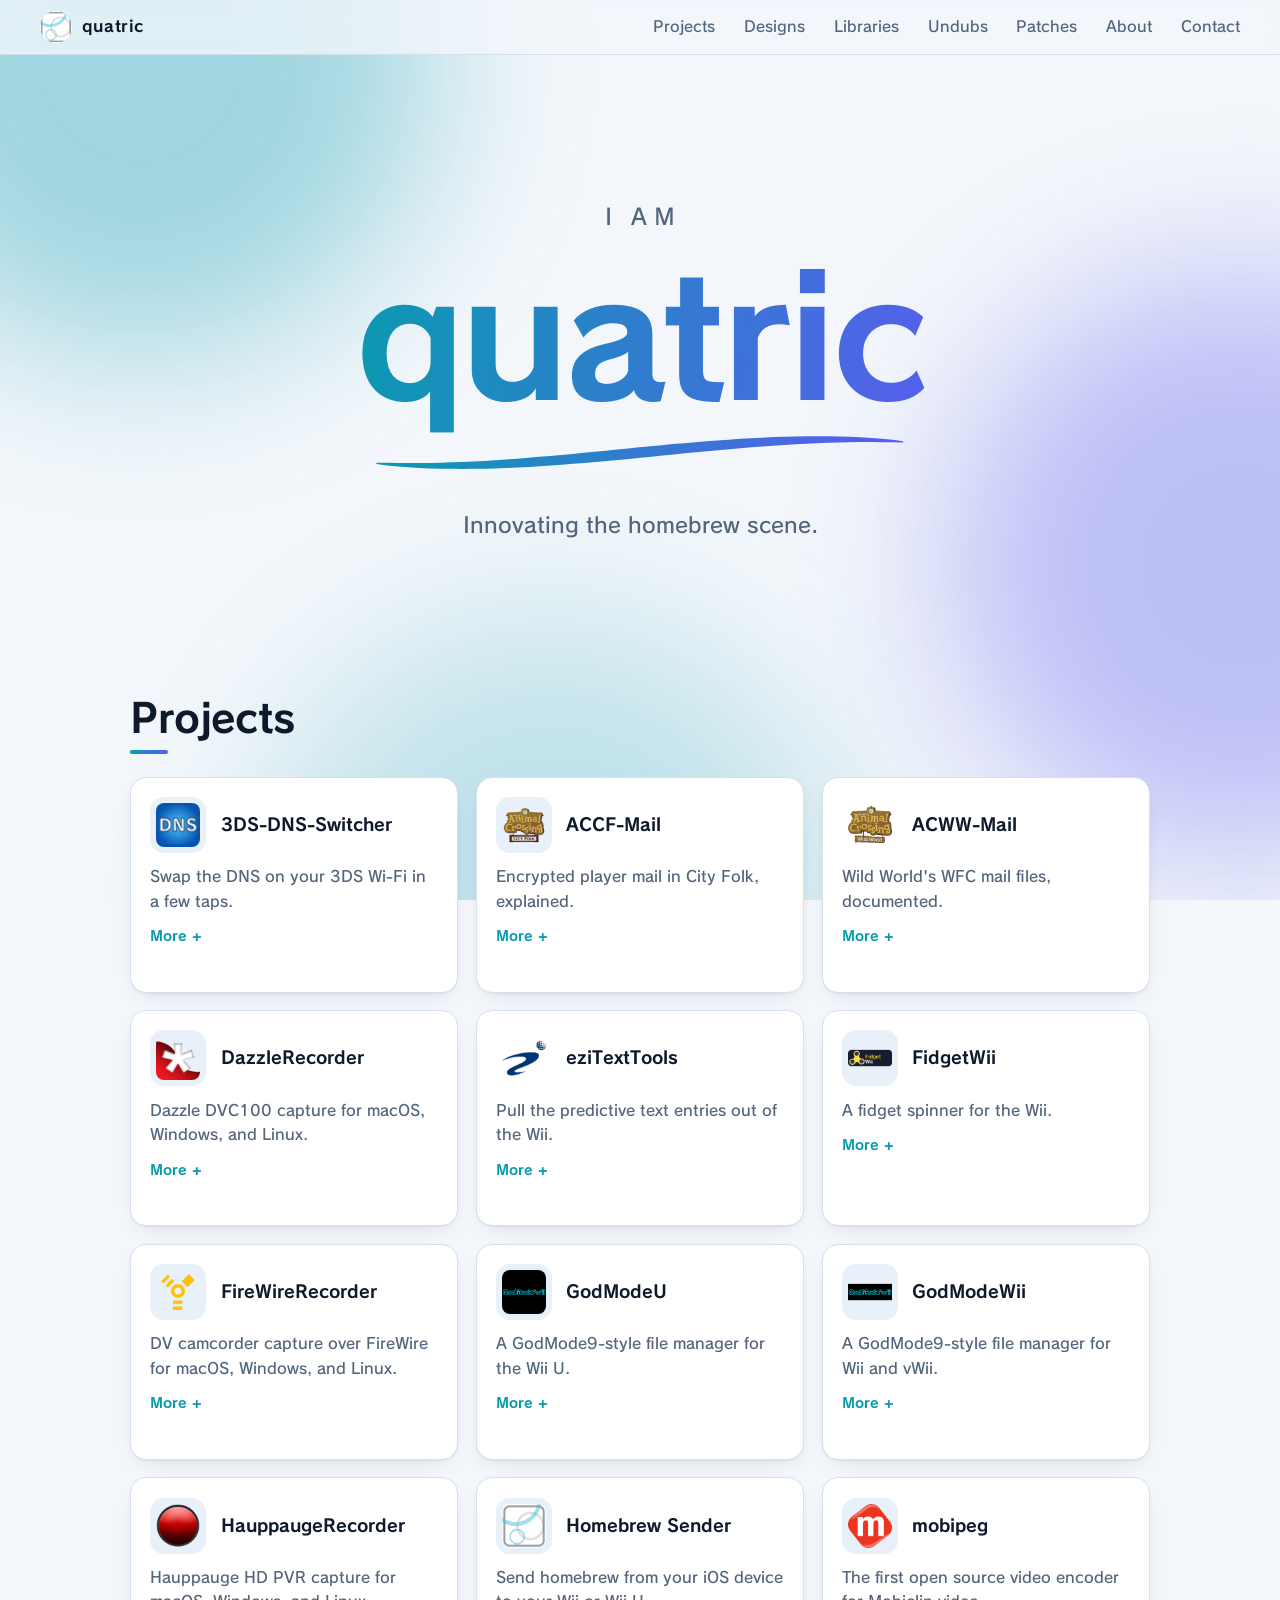
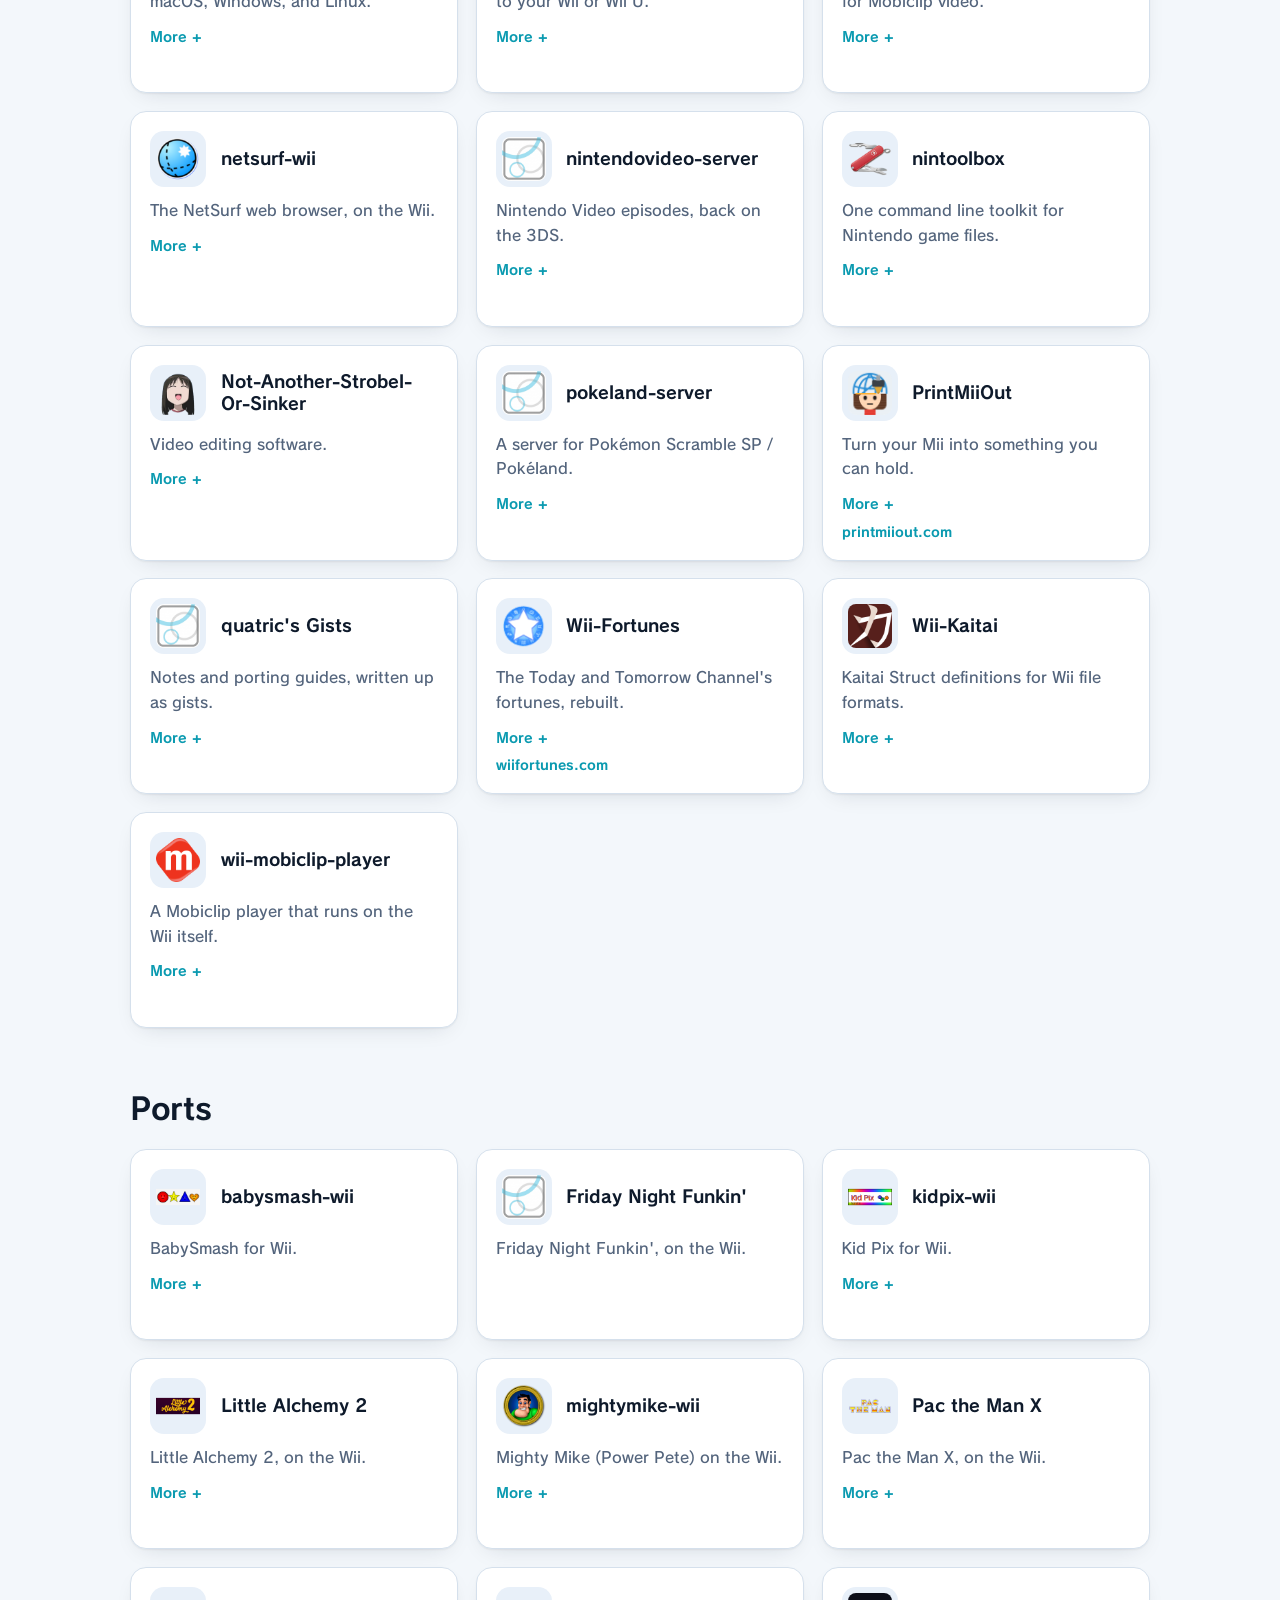
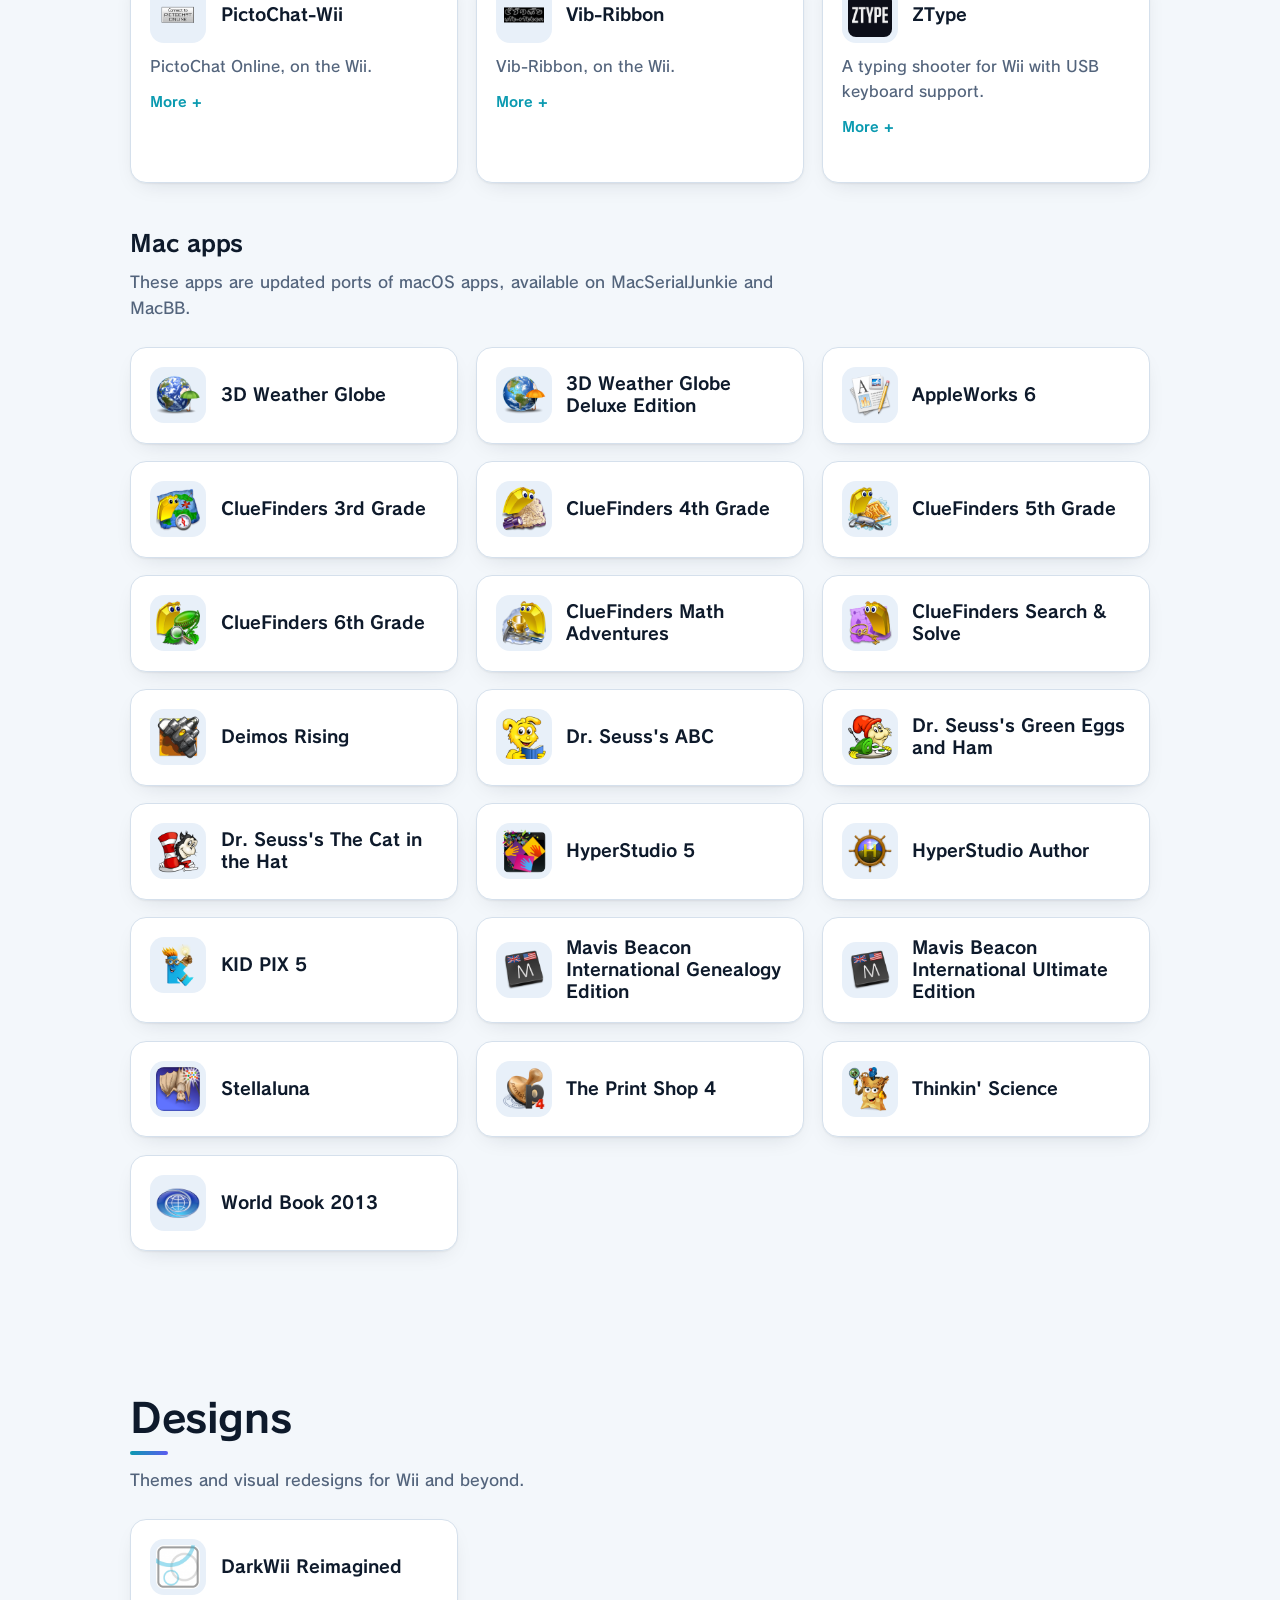
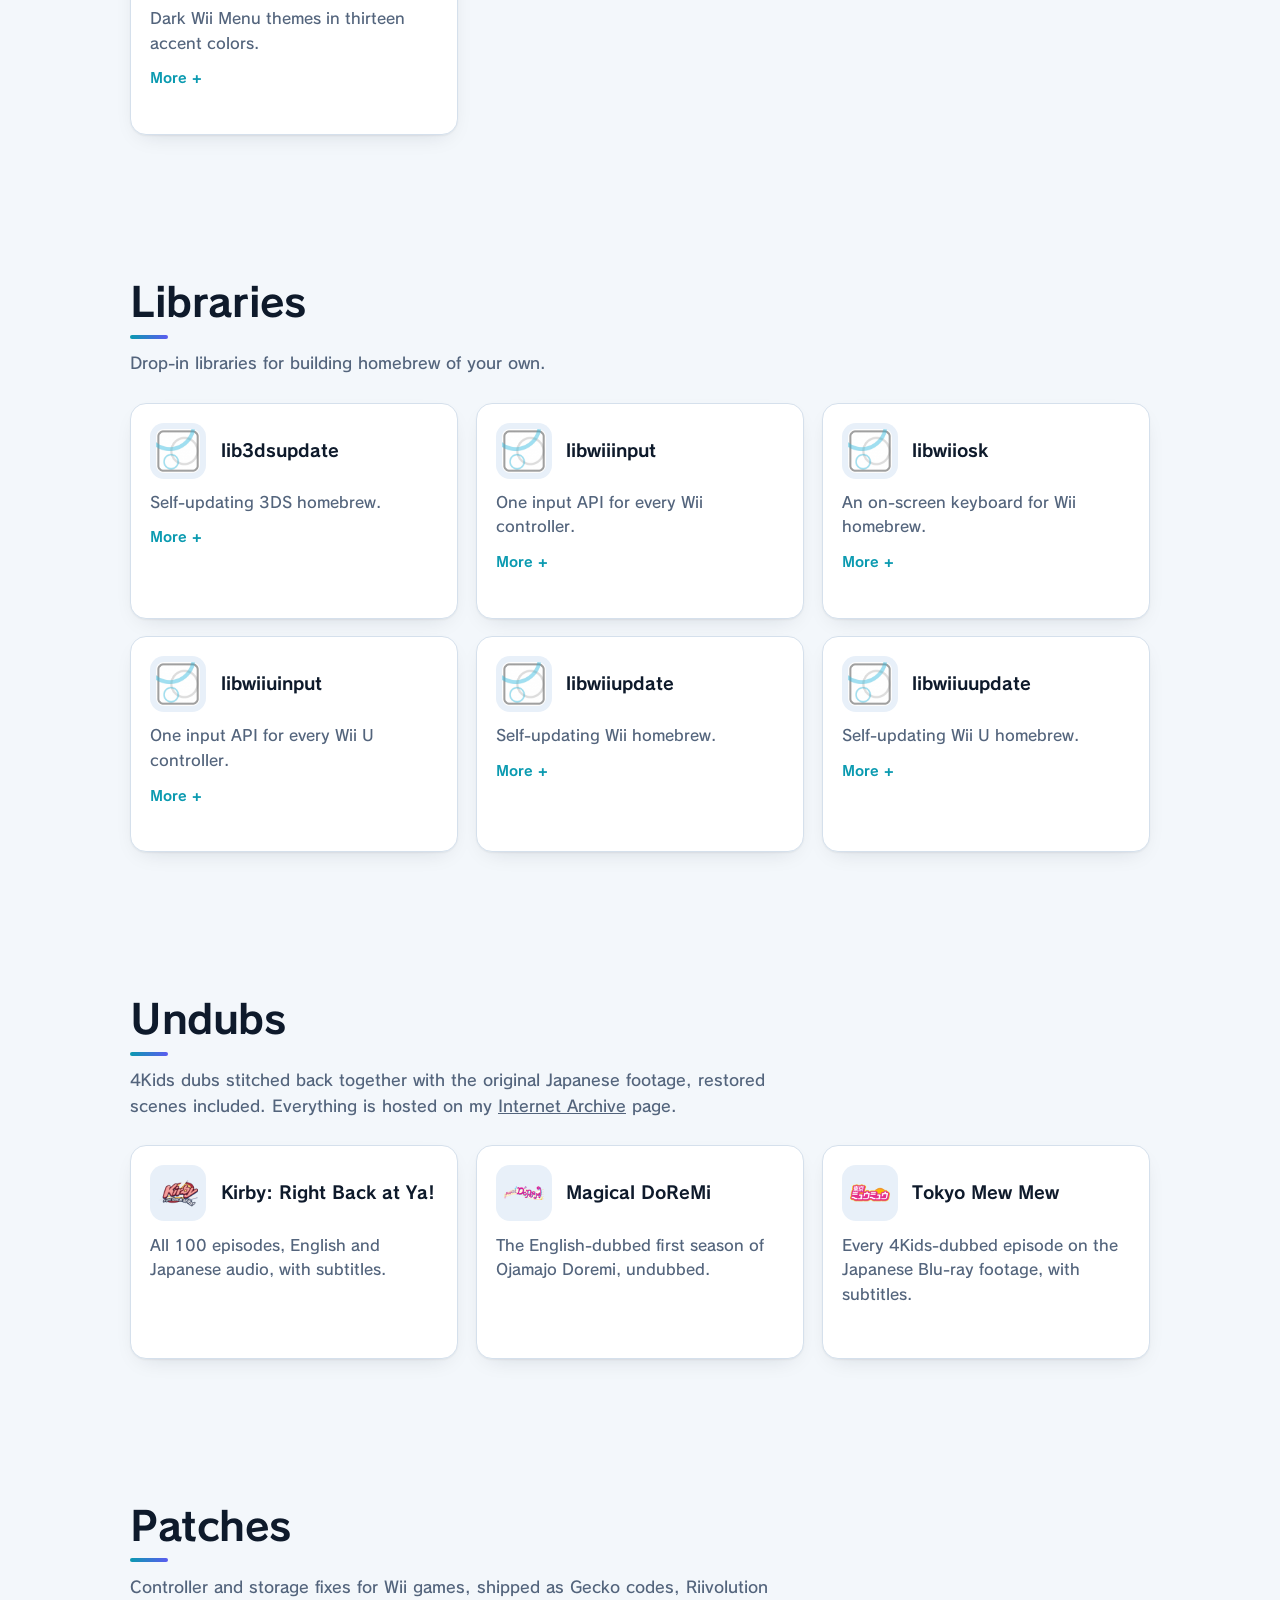
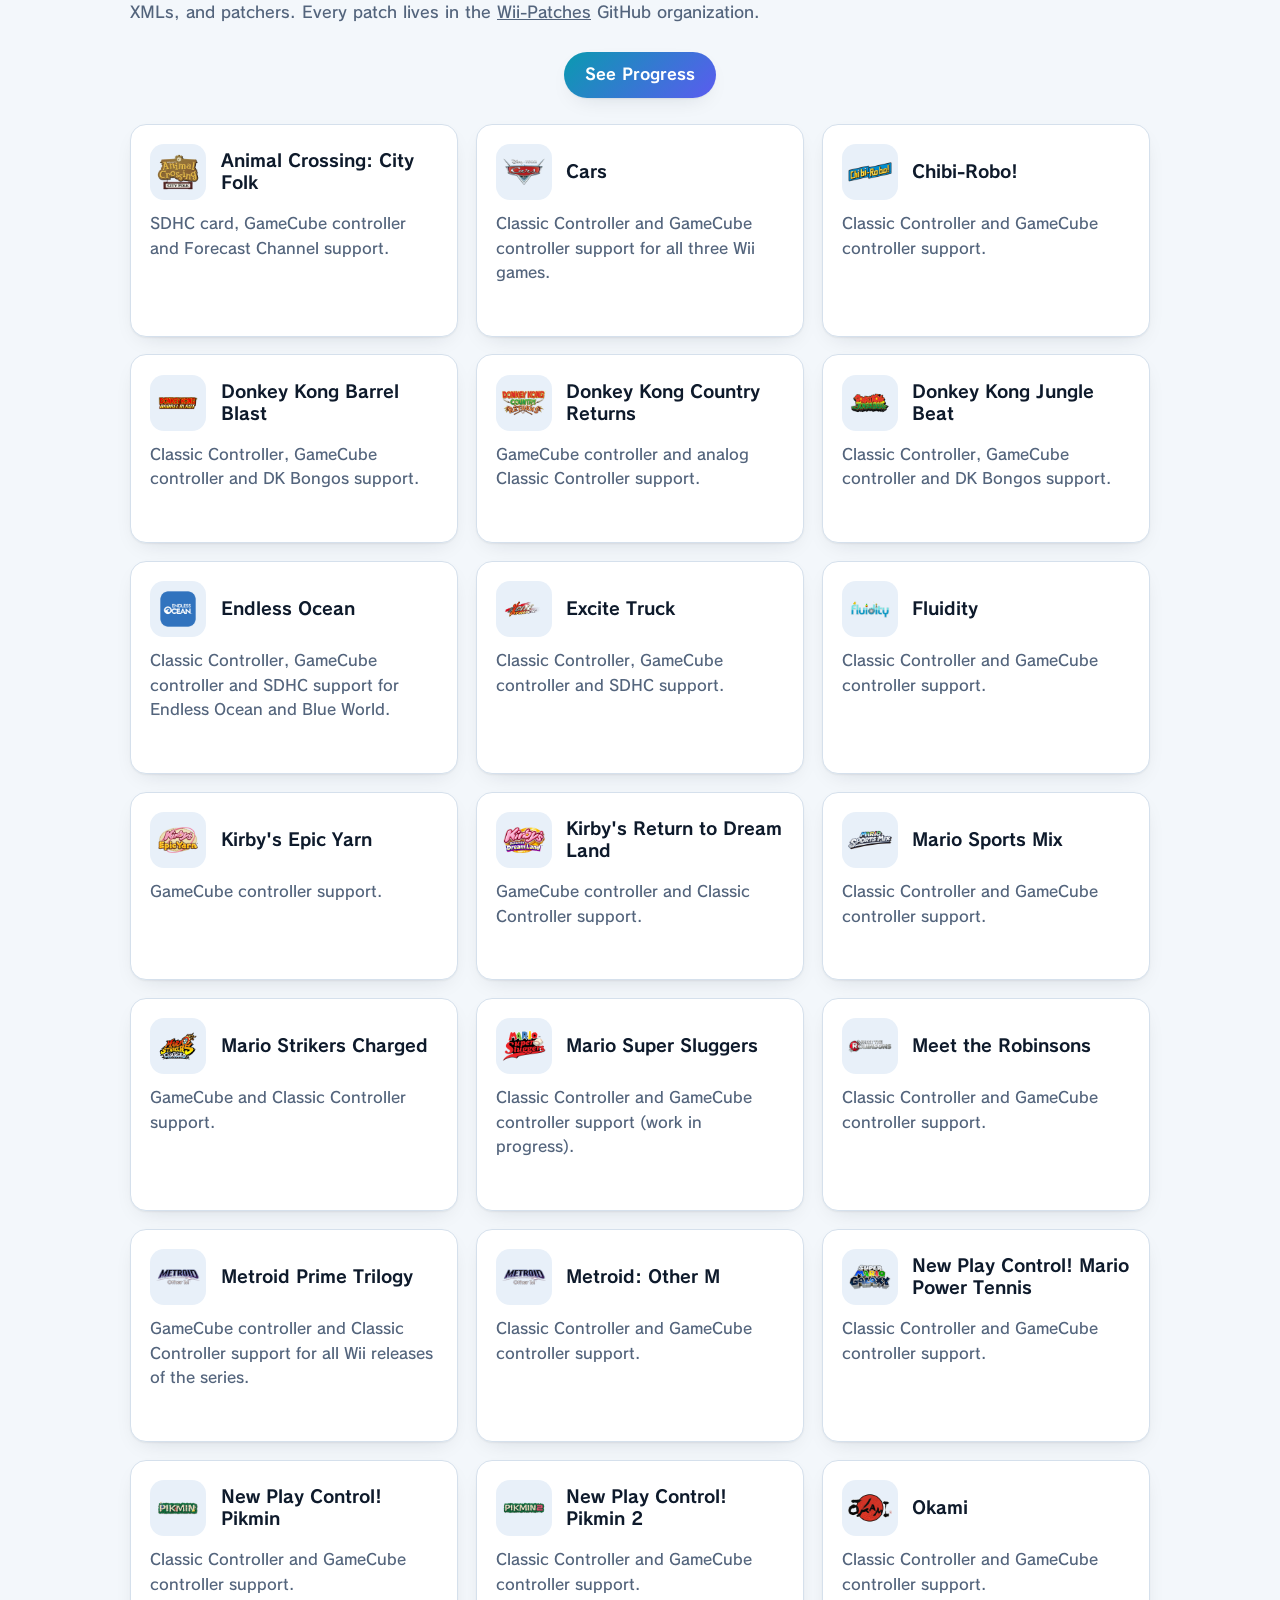
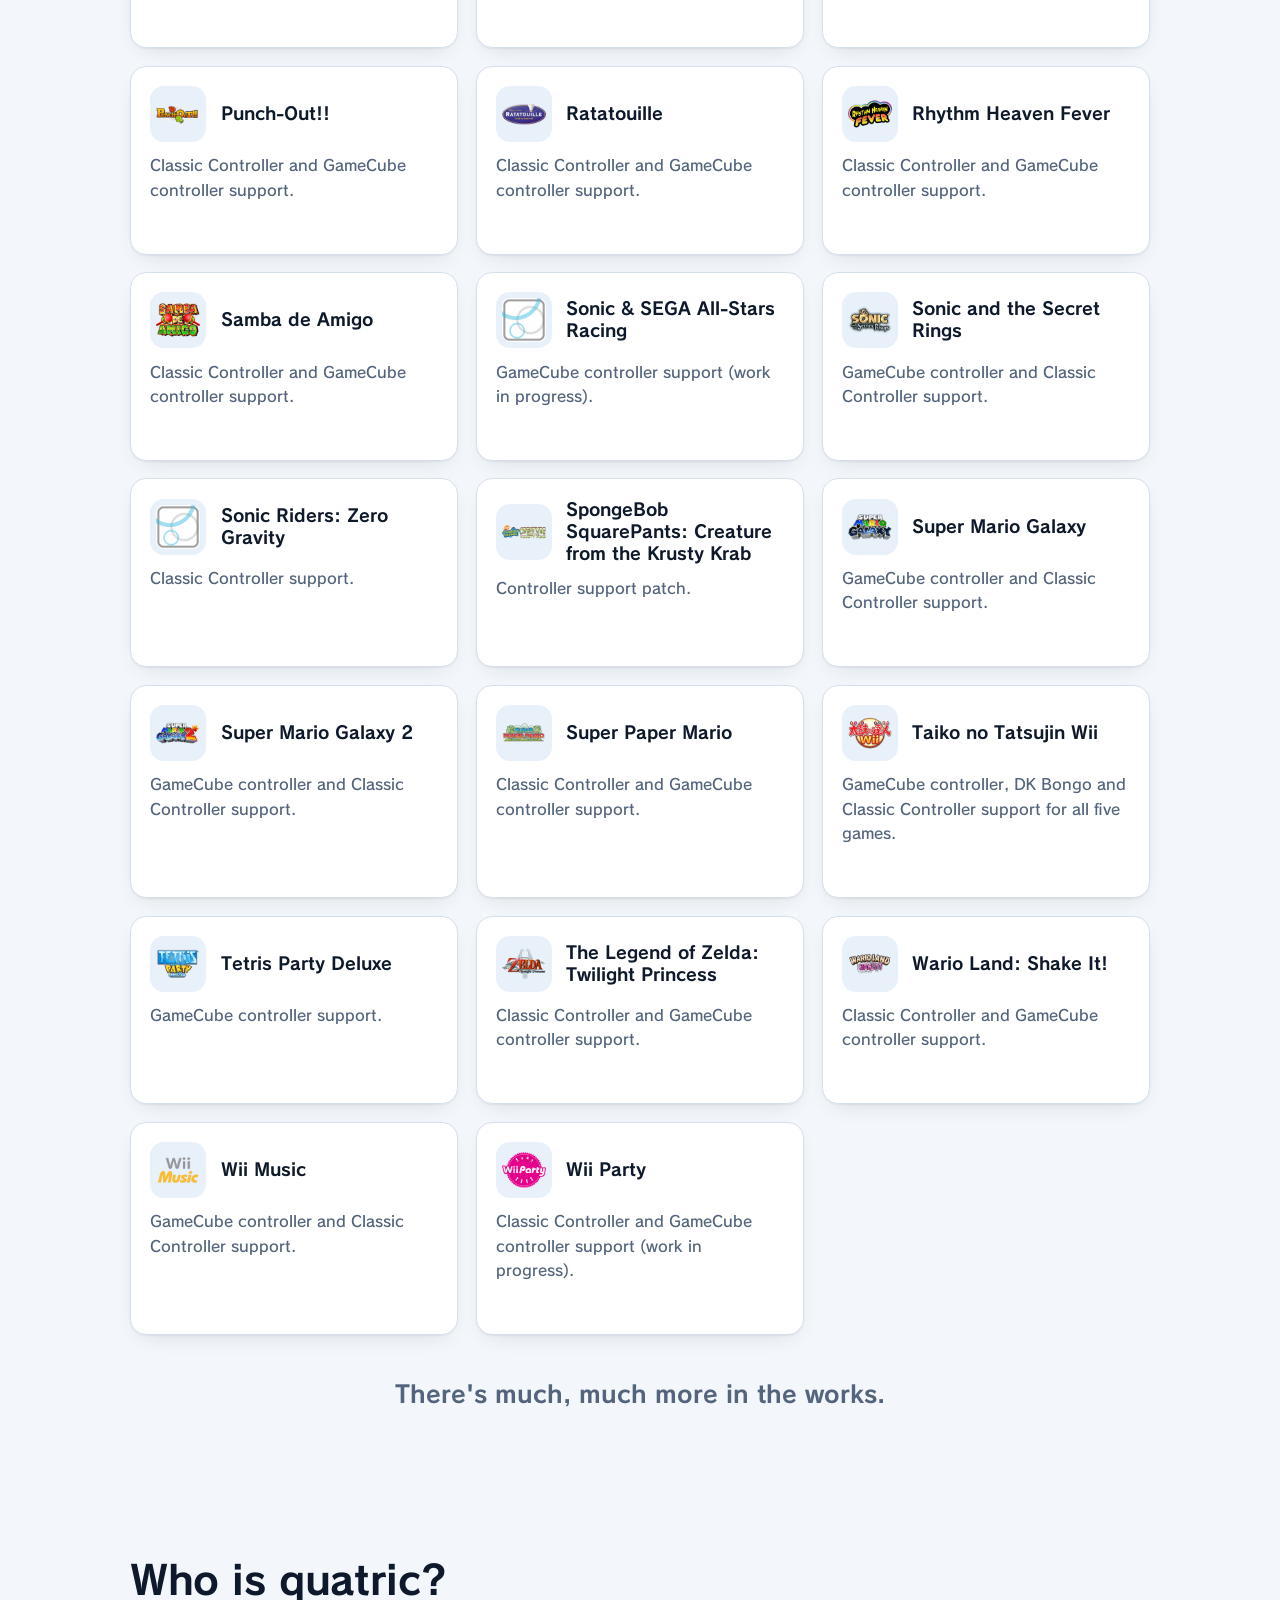
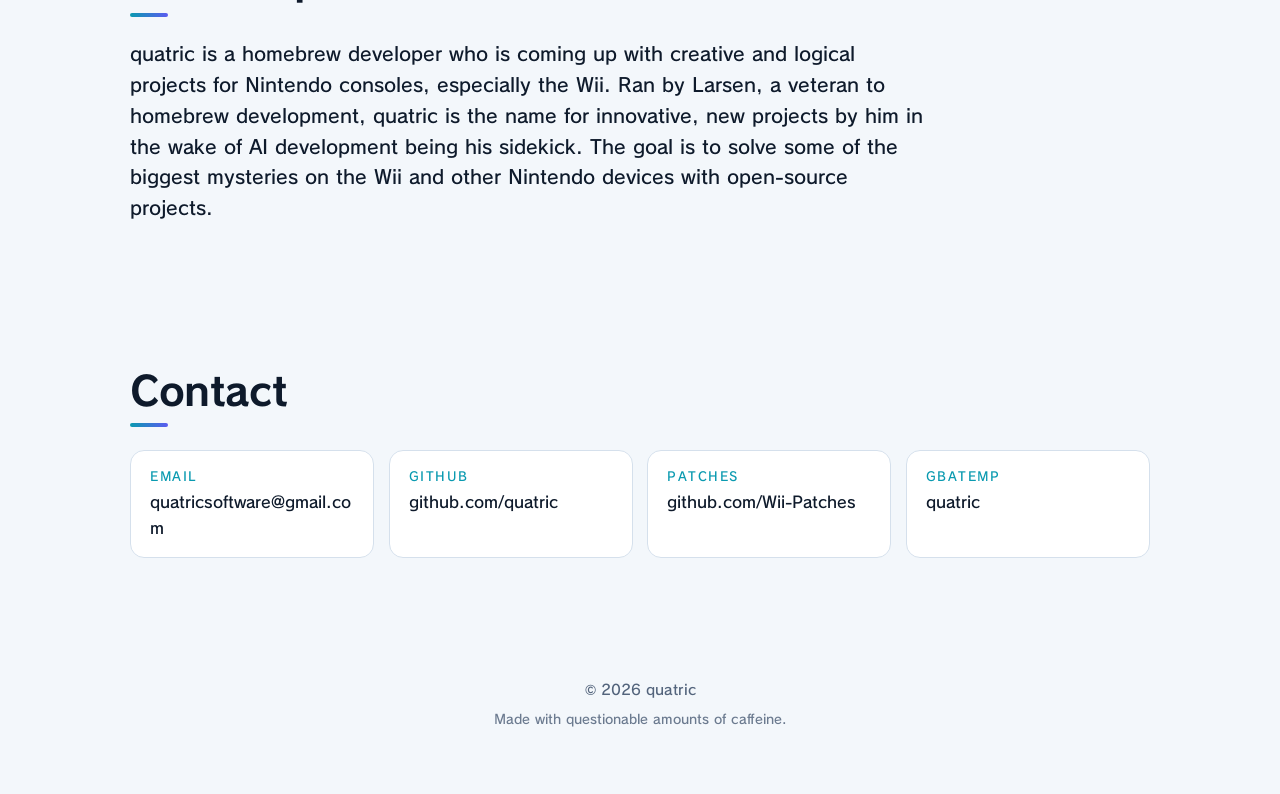
==== index.html @ 5b7ff5e2 "Add Designs section with DarkWii Reimagined" ====
<!doctype html>
<html lang="en">
<head>
<meta charset="utf-8">
<meta name="viewport" content="width=device-width, initial-scale=1">
<title>quatric software | Homebrew Developer</title>
<meta name="description" content="quatric software makes open-source homebrew for Nintendo consoles, especially the Wii: mobipeg, nintoolbox, controller and SDHC patches, and tools that solve old console mysteries.">
<meta name="author" content="quatric">
<meta name="keywords" content="quatric software, quatric, quatricsoftware, Wii homebrew, Nintendo homebrew, mobipeg, nintoolbox">
<meta name="theme-color" content="#f4f8fc" media="(prefers-color-scheme: light)">
<meta name="theme-color" content="#0a1220" media="(prefers-color-scheme: dark)">
<meta name="color-scheme" content="light dark">
<link rel="canonical" href="https://quatricsoftware.com/">
<link rel="icon" type="image/png" href="/img/quatric.png">
<link rel="apple-touch-icon" href="/img/quatric.png">
<meta property="og:type" content="website">
<meta property="og:site_name" content="quatric">
<meta property="og:title" content="quatric software | Homebrew Developer">
<meta property="og:description" content="Open-source homebrew projects and game patches for the Wii and other Nintendo consoles.">
<meta property="og:url" content="https://quatricsoftware.com/">
<meta property="og:image" content="https://quatricsoftware.com/img/quatric.png">
<meta name="twitter:card" content="summary">
<meta name="twitter:title" content="quatric software | Homebrew Developer">
<meta name="twitter:description" content="Open-source homebrew projects and game patches for the Wii and other Nintendo consoles.">
<meta name="twitter:image" content="https://quatricsoftware.com/img/quatric.png">
<link rel="preload" href="/css/RodinNTLGPro-B-Extended.woff2" as="font" type="font/woff2" crossorigin>
<link rel="stylesheet" href="/css/style.css?v=b4e0bb03">
<script type="application/ld+json">
{"@context":"https://schema.org","@graph":[
{"@type":"WebSite","name":"quatric","url":"https://quatricsoftware.com/"},
{"@type":"Person","name":"quatric","url":"https://quatricsoftware.com/","email":"mailto:quatricsoftware@gmail.com","jobTitle":"Homebrew developer","sameAs":["https://github.com/quatric","https://github.com/Wii-Patches"]}
]}
</script>
</head>
<body>
<a class="skip" href="#projects">Skip to projects</a>
<div class="blobs" aria-hidden="true"><i></i><i></i><i></i></div>

<header class="top">
  <a class="brand" href="#top"><img src="/img/quatric.png" alt="" width="32" height="32">quatric</a>
  <nav aria-label="Main">
    <a href="#projects">Projects</a>
    <a href="#designs">Designs</a>
    <a href="#libraries">Libraries</a>
    <a href="#undubs">Undubs</a>
    <a href="#patches">Patches</a>
    <a href="#about">About</a>
    <a href="#contact">Contact</a>
  </nav>
</header>

<main id="top">
  <section class="hero">
    <p class="iam">I am</p>
    <h1><span class="word"><span class="word-text">quatric</span><svg class="sketch" viewBox="0 -880 3387 1000" aria-hidden="true"><defs><linearGradient id="ink" gradientUnits="userSpaceOnUse" x1="0" x2="3726"><stop offset="0"/><stop offset="1"/></linearGradient><mask id="pen" maskUnits="userSpaceOnUse" x="-100" y="-1000" width="3587" height="1300"><path pathLength="1" style="--d:0.35s;--t:0.40s" d="M470 -440C430 -500 380 -512 315 -512C190 -512 116 -410 116 -277C116 -140 195 -44 315 -44C420 -44 480 -110 500 -260L536 -545V-60L518 20V150"/><path pathLength="1" style="--d:0.85s;--t:0.31s" d="M767 -540V-200C767 -100 840 -48 920 -48C1030 -48 1136 -110 1136 -230V-540V-60"/><path pathLength="1" style="--d:1.26s;--t:0.16s" d="M1335 -430C1390 -495 1460 -512 1530 -512C1640 -512 1694 -470 1694 -390V-160C1694 -80 1730 -48 1785 -50"/><path pathLength="1" style="--d:1.48s;--t:0.16s" d="M1694 -320C1600 -300 1520 -295 1460 -280C1390 -262 1358 -215 1358 -150C1358 -80 1410 -42 1475 -42C1560 -42 1640 -80 1694 -150"/><path pathLength="1" style="--d:1.74s;--t:0.14s" d="M1999 -710V-170C1999 -70 2050 -47 2130 -47H2150"/><path pathLength="1" style="--d:1.94s;--t:0.12s" d="M1880 -500H2150"/><path pathLength="1" style="--d:2.16s;--t:0.20s" d="M2323 -540V-60L2323 -380C2360 -470 2440 -506 2550 -506"/><path pathLength="1" style="--d:2.46s;--t:0.12s" d="M2718 -540V-60"/><path pathLength="1" style="--d:2.64s;--t:0.12s" d="M2690 -708H2746"/><path pathLength="1" style="--d:2.86s;--t:0.21s" d="M3350 -440C3300 -490 3240 -510 3175 -510C3040 -510 2946 -420 2946 -278C2946 -130 3045 -45 3170 -45C3250 -45 3320 -75 3360 -125"/></mask></defs><path mask="url(#pen)" d="M588 193V-555H484L462 -495C436 -535 378 -567 294 -567C158 -567 44 -467 44 -277C44 -88 153 12 300 12C367 12 422 -13 447 -52V193ZM450 -225C450 -153 395 -100 328 -100C247 -100 188 -157 188 -275C188 -394 246 -454 327 -454C386 -454 429 -420 450 -371ZM1207 0V-555H1065V-198C1047 -139 995 -108 938 -108C880 -108 838 -145 838 -211V-555H696V-178C696 -66 780 12 900 12C980 12 1049 -15 1077 -70V0ZM1846 -109C1836 -107 1826 -106 1817 -106C1787 -106 1768 -120 1768 -154V-391C1768 -512 1689 -567 1535 -567C1431 -567 1350 -533 1300 -474L1358 -372C1391 -421 1473 -457 1524 -457C1590 -457 1619 -444 1619 -401C1619 -370 1557 -349 1482 -333C1355 -304 1289 -248 1289 -142C1289 -140 1289 -139 1289 -137C1291 -44 1349 12 1462 12C1545 12 1625 -10 1659 -59C1668 -12 1717 12 1773 12C1788 12 1803 11 1818 7ZM1624 -174C1611 -124 1546 -96 1498 -96C1452 -96 1428 -115 1427 -151C1427 -153 1427 -155 1427 -157C1427 -208 1462 -228 1517 -242C1566 -255 1605 -269 1624 -288ZM2196 -106C2083 -106 2070 -110 2070 -186V-444H2165V-555H2070V-729H1934V-555H1849V-444H1928V-156C1928 -24 1991 12 2168 12ZM2584 -445 2561 -567C2463 -565 2413 -546 2376 -498V-555H2252V0H2394V-370C2418 -439 2484 -464 2584 -445ZM2792 -636V-780H2644V-636ZM2790 0V-555H2647V0ZM3383 -72 3336 -176C3303 -128 3241 -102 3186 -102C3100 -102 3018 -158 3018 -278C3018 -398 3104 -452 3183 -452C3240 -452 3294 -430 3328 -382L3376 -494C3324 -542 3259 -567 3164 -567C2998 -567 2874 -459 2874 -278C2874 -86 3010 12 3164 12C3268 12 3330 -16 3383 -72Z"/></svg></span></h1>
    <svg class="swash" viewBox="0 0 400 44" aria-hidden="true"><defs><linearGradient id="swash-ink" x1="0" x2="1"><stop offset="0"/><stop offset="1"/></linearGradient><mask id="swash-pen" maskUnits="userSpaceOnUse" x="-10" y="-10" width="420" height="64"><path pathLength="1" d="M4 30 C130 40, 270 4, 396 14"/></mask></defs><path mask="url(#swash-pen)" d="M4.0 30.5 11.8 31.6 19.8 32.3 27.7 32.9 35.7 33.4 43.8 33.8 51.9 34.0 60.0 34.1 68.1 34.2 76.3 34.1 84.4 34.0 92.6 33.8 100.9 33.5 109.1 33.1 117.4 32.7 125.6 32.2 133.9 31.6 142.2 31.0 150.5 30.4 158.8 29.7 167.1 29.0 175.4 28.3 183.7 27.5 192.1 26.7 200.4 25.9 208.7 25.1 217.0 24.2 225.3 23.4 233.6 22.6 241.9 21.8 250.1 21.0 258.4 20.2 266.7 19.5 274.9 18.8 283.1 18.1 291.3 17.4 299.5 16.9 307.7 16.3 315.8 15.8 323.9 15.4 332.0 15.0 340.1 14.7 348.1 14.5 356.2 14.3 364.2 14.2 372.2 14.2 380.1 14.3 388.0 14.4 396.0 14.5 396.0 13.5 388.2 12.4 380.2 11.7 372.3 11.1 364.3 10.6 356.2 10.2 348.1 10.0 340.0 9.9 331.9 9.8 323.7 9.9 315.6 10.0 307.4 10.2 299.1 10.5 290.9 10.9 282.6 11.3 274.4 11.8 266.1 12.4 257.8 13.0 249.5 13.6 241.2 14.3 232.9 15.0 224.6 15.7 216.3 16.5 207.9 17.3 199.6 18.1 191.3 18.9 183.0 19.8 174.7 20.6 166.4 21.4 158.1 22.2 149.9 23.0 141.6 23.8 133.3 24.5 125.1 25.2 116.9 25.9 108.7 26.6 100.5 27.1 92.3 27.7 84.2 28.2 76.1 28.6 68.0 29.0 59.9 29.3 51.9 29.5 43.8 29.7 35.8 29.8 27.8 29.8 19.9 29.7 12.0 29.6 4.0 29.5Z"/></svg>
    <p class="lede" id="lede">Innovating the homebrew scene.</p>
  </section>

  <section id="projects" class="block">
    <h2>Projects</h2>
    <ul class="grid">
<li class="card">
<div class="card-head"><img class="icon" src="/img/3ds-dns-switcher.png" alt="" width="64" height="64" loading="lazy"><h3><a href="https://github.com/quatric/3DS-DNS-Switcher" rel="noopener">3DS-DNS-Switcher</a></h3></div>
<p>Swap the DNS on your 3DS Wi-Fi in a few taps.</p>
<details><summary><span class="more">More</span><span class="less">Less</span></summary><p class="full">A Nintendo 3DS application for quickly switching the DNS used by existing Wi-Fi connections.</p></details>
</li>
<li class="card">
<div class="card-head"><img class="icon" src="/img/accfmail.png" alt="" width="64" height="64" loading="lazy"><h3><a href="https://github.com/quatric/ACCFMail" rel="noopener">ACCF-Mail</a></h3></div>
<p>Encrypted player mail in City Folk, explained.</p>
<details><summary><span class="more">More</span><span class="less">Less</span></summary><p class="full">Encryption of player-to-player WiiConnect24 mail attachments in Animal Crossing: City Folk.</p></details>
</li>
<li class="card">
<div class="card-head"><img class="icon bare" src="/img/acwwmail.png" alt="" width="64" height="64" loading="lazy"><h3><a href="https://github.com/quatric/ACWWMail" rel="noopener">ACWW-Mail</a></h3></div>
<p>Wild World&#x27;s WFC mail files, documented.</p>
<details><summary><span class="more">More</span><span class="less">Less</span></summary><p class="full">Format documentation, Kaitai Struct definitions and an experimental writer for the Animal Crossing: Wild World axmail WFC download files.</p></details>
</li>
<li class="card">
<div class="card-head"><img class="icon" src="/img/dazzlerecorder.png" alt="" width="64" height="64" loading="lazy"><h3><a href="https://github.com/quatric/DazzleRecorder" rel="noopener">DazzleRecorder</a></h3></div>
<p>Dazzle DVC100 capture for macOS, Windows, and Linux.</p>
<details><summary><span class="more">More</span><span class="less">Less</span></summary><p class="full">Driverless USB capture and MPEG-2 recording for the Dazzle DVC100 and the black Dazzle, with live preview, deinterlacing, and S-Video or composite input. No kernel extension needed.</p></details>
</li>
<li class="card">
<div class="card-head"><img class="icon bare" src="/img/ezitext.png" alt="" width="64" height="64" loading="lazy"><h3><a href="https://github.com/quatric/eZiTextTools" rel="noopener">eziTextTools</a></h3></div>
<p>Pull the predictive text entries out of the Wii.</p>
<details><summary><span class="more">More</span><span class="less">Less</span></summary><p class="full">Tool to extract Wii predictive text entries.</p></details>
</li>
<li class="card">
<div class="card-head"><img class="icon" src="/img/fidgetwii.png" alt="" width="64" height="64" loading="lazy"><h3><a href="https://github.com/quatric/FidgetWii" rel="noopener">FidgetWii</a></h3></div>
<p>A fidget spinner for the Wii.</p>
<details><summary><span class="more">More</span><span class="less">Less</span></summary><p class="full">Flick it, grab it with the Wii Remote pointer, shake it faster, change its color, and try to beat your records.</p></details>
</li>
<li class="card">
<div class="card-head"><img class="icon" src="/img/firewirerecorder.png" alt="" width="64" height="64" loading="lazy"><h3><a href="https://github.com/quatric/FireWireRecorder" rel="noopener">FireWireRecorder</a></h3></div>
<p>DV camcorder capture over FireWire for macOS, Windows, and Linux.</p>
<details><summary><span class="more">More</span><span class="less">Less</span></summary><p class="full">Preview, tape control and recording for MiniDV and Digital8 camcorders and decks on FireWire, with timecode and stop at end of tape. Saves raw DV exactly as on the tape, DVD-ready MPEG-2, or x264 MP4. Runs on macOS 10.9 to 15 (plus a PowerPC/Intel build for Mac OS X 10.3 and up), Windows 7 and up, and Linux.</p></details>
</li>
<li class="card">
<div class="card-head"><img class="icon" src="/img/godmodeu.png" alt="" width="64" height="64" loading="lazy"><h3><a href="https://github.com/quatric/GodModeU" rel="noopener">GodModeU</a></h3></div>
<p>A GodMode9-style file manager for the Wii U.</p>
<details><summary><span class="more">More</span><span class="less">Less</span></summary><p class="full">A native Cafe OS homebrew port of GodModeWii: a text-mode file manager for the Wii U.</p></details>
</li>
<li class="card">
<div class="card-head"><img class="icon" src="/img/godmodewii.png" alt="" width="64" height="64" loading="lazy"><h3><a href="https://github.com/quatric/GodModeWii" rel="noopener">GodModeWii</a></h3></div>
<p>A GodMode9-style file manager for Wii and vWii.</p>
<details><summary><span class="more">More</span><span class="less">Less</span></summary><p class="full">Text-mode file manager for the Wii and the Wii U&#x27;s vWii mode. Copy, cut, paste and delete files across every storage device, watch free space, and poke around in the NAND at your own risk.</p></details>
</li>
<li class="card">
<div class="card-head"><img class="icon" src="/img/hauppaugerecorder.png" alt="" width="64" height="64" loading="lazy"><h3><a href="https://github.com/quatric/HauppaugeRecorder" rel="noopener">HauppaugeRecorder</a></h3></div>
<p>Hauppauge HD PVR capture for macOS, Windows, and Linux.</p>
<details><summary><span class="more">More</span><span class="less">Less</span></summary><p class="full">Driverless USB recording for the Hauppauge HD PVR 1212 from component, S-Video, or composite, saving the box&#x27;s own H.264 and AAC or AC-3 as a transport stream. Runs on macOS 10.11 and up, Windows 7 and up with a one-click driver installer, and Linux.</p></details>
</li>
<li class="card">
<div class="card-head"><img class="icon" src="/img/quatric.png" alt="" width="64" height="64" loading="lazy"><h3><a href="https://github.com/quatric/HomebrewSender/releases/latest/" rel="noopener">Homebrew Sender</a></h3></div>
<p>Send homebrew from your iOS device to your Wii or Wii U.</p>
<details><summary><span class="more">More</span><span class="less">Less</span></summary><p class="full">Send .dol and .elf homebrew to a Wii or Wii U over wiiload straight from your iPhone or iPad.</p></details>
</li>
<li class="card">
<div class="card-head"><img class="icon" src="/img/mobipeg.png" alt="" width="64" height="64" loading="lazy"><h3><a href="https://github.com/quatric/mobipeg" rel="noopener">mobipeg</a></h3></div>
<p>The first open source video encoder for Mobiclip video.</p>
<details><summary><span class="more">More</span><span class="less">Less</span></summary><p class="full">World&#x27;s first OSS video encoder for Wii, 3DS, and DS Mobiclip Video. Convert your own videos to the Mobiclip format.</p></details>
</li>
<li class="card">
<div class="card-head"><img class="icon" src="/img/netsurf-wii.png" alt="" width="64" height="64" loading="lazy"><h3><a href="https://github.com/quatric/netsurf-wii" rel="noopener">netsurf-wii</a></h3></div>
<p>The NetSurf web browser, on the Wii.</p>
<details><summary><span class="more">More</span><span class="less">Less</span></summary><p class="full">A port of NetSurf, the lightweight browser, to the Wii.</p></details>
</li>
<li class="card">
<div class="card-head"><img class="icon" src="/img/quatric.png" alt="" width="64" height="64" loading="lazy"><h3><a href="https://github.com/quatric/nintendovideo-server" rel="noopener">nintendovideo-server</a></h3></div>
<p>Nintendo Video episodes, back on the 3DS.</p>
<details><summary><span class="more">More</span><span class="less">Less</span></summary><p class="full">Nintendo Video SpotPass server: serves archived episodes to patched 3DS clients.</p></details>
</li>
<li class="card">
<div class="card-head"><img class="icon" src="/img/nintoolbox.png" alt="" width="64" height="64" loading="lazy"><h3><a href="https://github.com/quatric/nintoolbox" rel="noopener">nintoolbox</a></h3></div>
<p>One command line toolkit for Nintendo game files.</p>
<details><summary><span class="more">More</span><span class="less">Less</span></summary><p class="full">A fast, unified command-line toolkit to extract, modify, convert, and rebuild game archives, textures, 3D models, audio, and layouts across GameCube, Wii, Nintendo DS, 3DS, Wii U, and Nintendo Switch.</p></details>
</li>
<li class="card">
<div class="card-head"><img class="icon" src="/img/strobel.png" alt="" width="64" height="64" loading="lazy"><h3><a href="https://github.com/quatric/Not-Another-Strobel-or-Sinker" rel="noopener">Not-Another-Strobel-Or-Sinker</a></h3></div>
<p>Video editing software.</p>
<details><summary><span class="more">More</span><span class="less">Less</span></summary><p class="full">Video editing software. Yes, that is the whole description.</p></details>
</li>
<li class="card">
<div class="card-head"><img class="icon" src="/img/quatric.png" alt="" width="64" height="64" loading="lazy"><h3><a href="https://github.com/quatric/pokeland-server" rel="noopener">pokeland-server</a></h3></div>
<p>A server for Pokémon Scramble SP / Pokéland.</p>
<details><summary><span class="more">More</span><span class="less">Less</span></summary><p class="full">Work-in-progress server reimplementation for Pokémon Scramble SP / Pokéland, plus the tooling to point an original client at it.</p></details>
</li>
<li class="card web">
<div class="card-head"><img class="icon" src="/img/printmiiout.png" alt="" width="64" height="64" loading="lazy"><h3><a href="https://printmiiout.com/" rel="noopener">PrintMiiOut</a></h3></div>
<p>Turn your Mii into something you can hold.</p>
<details><summary><span class="more">More</span><span class="less">Less</span></summary><p class="full">3D Print Your Mii. Take a Mii and get a model ready for your printer.</p></details>
<a class="site" href="https://printmiiout.com/" rel="noopener">printmiiout.com</a>
<a class="gh" href="https://github.com/quatric/PrintMiiOut" rel="noopener">GitHub &rarr;</a>
</li>
<li class="card">
<div class="card-head"><img class="icon" src="/img/quatric.png" alt="" width="64" height="64" loading="lazy"><h3><a href="https://gist.github.com/quatric" rel="noopener">quatric&#x27;s Gists</a></h3></div>
<p>Notes and porting guides, written up as gists.</p>
<details><summary><span class="more">More</span><span class="less">Less</span></summary><p class="full">Various Gists for documentation on Wii curiosities.</p></details>
</li>
<li class="card web">
<div class="card-head"><img class="icon" src="/img/wii-fortunes.png" alt="" width="64" height="64" loading="lazy"><h3><a href="https://wiifortunes.com/" rel="noopener">Wii-Fortunes</a></h3></div>
<p>The Today and Tomorrow Channel&#x27;s fortunes, rebuilt.</p>
<details><summary><span class="more">More</span><span class="less">Less</span></summary><p class="full">Reimplementation of the Wii Today &amp; Tomorrow Channel&#x27;s fortune maths: fortune, lucky colour, hints and compatibility for any person and date.</p></details>
<a class="site" href="https://wiifortunes.com/" rel="noopener">wiifortunes.com</a>
<a class="gh" href="https://github.com/quatric/WiiFortunes" rel="noopener">GitHub &rarr;</a>
</li>
<li class="card">
<div class="card-head"><img class="icon" src="/img/wii-kaitai.png" alt="" width="64" height="64" loading="lazy"><h3><a href="https://github.com/quatric/Wii-Kaitai" rel="noopener">Wii-Kaitai</a></h3></div>
<p>Kaitai Struct definitions for Wii file formats.</p>
<details><summary><span class="more">More</span><span class="less">Less</span></summary><p class="full">Kaitai Struct definitions for Wii file formats: WiiConnect24 channels, system files, Mobiclip. A merge of RiiConnect24/Kaitai-Files and WiiLink24/Kaitais, corrected against the retail channel parsers.</p></details>
</li>
<li class="card">
<div class="card-head"><img class="icon" src="/img/mobipeg.png" alt="" width="64" height="64" loading="lazy"><h3><a href="https://github.com/quatric/wii-mobiclip-player" rel="noopener">wii-mobiclip-player</a></h3></div>
<p>A Mobiclip player that runs on the Wii itself.</p>
<details><summary><span class="more">More</span><span class="less">Less</span></summary><p class="full">Mobiclip player on a Wii. Plays the format natively on the console, no conversion needed.</p></details>
</li>
        </ul>
    <h3 class="subhead" id="ports">Ports</h3>
    <ul class="grid">
<li class="card">
<div class="card-head"><img class="icon" src="/img/babysmash-wii.png" alt="" width="64" height="64" loading="lazy"><h3><a href="https://github.com/quatric/babysmash-wii" rel="noopener">babysmash-wii</a></h3></div>
<p>BabySmash for Wii.</p>
<details><summary><span class="more">More</span><span class="less">Less</span></summary><p class="full">Wii homebrew port of BabySmash: let a baby mash every button and watch shapes, letters and numbers pop up. Supports Wiimote, Classic, GameCube, Wii U Pro/GamePad, DS3, USB mouse and keyboard.</p></details>
</li>
<li class="card">
<div class="card-head"><img class="icon" src="/img/quatric.png" alt="" width="64" height="64" loading="lazy"><h3><a href="https://github.com/quatric/FNFWii" rel="noopener">Friday Night Funkin&#x27;</a></h3></div>
<p>Friday Night Funkin&#x27;, on the Wii.</p>
</li>
<li class="card">
<div class="card-head"><img class="icon" src="/img/kidpix-wii.png" alt="" width="64" height="64" loading="lazy"><h3><a href="https://github.com/quatric/kidpix-wii" rel="noopener">kidpix-wii</a></h3></div>
<p>Kid Pix for Wii.</p>
<details><summary><span class="more">More</span><span class="less">Less</span></summary><p class="full">C/GRRLIB homebrew port of jskidpix with the Wacky Brush, Electric Mixer, Paint Can, Rubber Stamps and the Undo Guy.</p></details>
</li>
<li class="card">
<div class="card-head"><img class="icon" src="/img/littlealchemy2.png" alt="" width="64" height="64" loading="lazy"><h3><a href="https://github.com/quatric/LittleAlchemy2" rel="noopener">Little Alchemy 2</a></h3></div>
<p>Little Alchemy 2, on the Wii.</p>
<details><summary><span class="more">More</span><span class="less">Less</span></summary><p class="full">Combine water, fire, earth and air into all 720 elements of Little Alchemy 2. Drag with the Wii Remote pointer, or use a Classic, GameCube, Wii U Pro/GamePad, DS3, USB mouse or keyboard.</p></details>
</li>
<li class="card">
<div class="card-head"><img class="icon" src="/img/mightymike-wii.png" alt="" width="64" height="64" loading="lazy"><h3><a href="https://github.com/quatric/mightymike-wii" rel="noopener">mightymike-wii</a></h3></div>
<p>Mighty Mike (Power Pete) on the Wii.</p>
<details><summary><span class="more">More</span><span class="less">Less</span></summary><p class="full">Pangea Software&#x27;s Mighty Mike (Power Pete) for modern systems, ported to the Wii.</p></details>
</li>
<li class="card">
<div class="card-head"><img class="icon" src="/img/pacx-wii.png" alt="" width="64" height="64" loading="lazy"><h3><a href="https://github.com/quatric/PactheManX" rel="noopener">Pac the Man X</a></h3></div>
<p>Pac the Man X, on the Wii.</p>
<details><summary><span class="more">More</span><span class="less">Less</span></summary><p class="full">Pac the Man X 1.5.1a and its level editor, ported to the Wii.</p></details>
</li>
<li class="card">
<div class="card-head"><img class="icon" src="/img/pictochat-wii.png" alt="" width="64" height="64" loading="lazy"><h3><a href="https://github.com/quatric/PictoChat-Client" rel="noopener">PictoChat-Wii</a></h3></div>
<p>PictoChat Online, on the Wii.</p>
<details><summary><span class="more">More</span><span class="less">Less</span></summary><p class="full">A Homebrew Channel client for PictoChat Online by ayunami2000. Join the chat rooms, type with the DS keyboards and draw with the Wii Remote pointer, and chat with everyone using the website.</p></details>
</li>
<li class="card">
<div class="card-head"><img class="icon" src="/img/vibribbon-wii.png" alt="" width="64" height="64" loading="lazy"><h3><a href="https://github.com/quatric/vibribbon-wii/releases/latest" rel="noopener">Vib-Ribbon</a></h3></div>
<p>Vib-Ribbon, on the Wii.</p>
<details><summary><span class="more">More</span><span class="less">Less</span></summary><p class="full">The PAL PlayStation game, statically recompiled to C and run at full speed on the Wii. Play the built-in songs, or plug in a USB CD drive and play courses built from your own music CDs. Build it from your own disc and BIOS.</p></details>
</li>
<li class="card">
<div class="card-head"><img class="icon" src="/img/ztype.png" alt="" width="64" height="64" loading="lazy"><h3><a href="https://github.com/quatric/ZType" rel="noopener">ZType</a></h3></div>
<p>A typing shooter for Wii with USB keyboard support.</p>
<details><summary><span class="more">More</span><span class="less">Less</span></summary><p class="full">Type the words falling from space to shoot them down. A ZType-style game with original code and procedural graphics. Requires a USB keyboard.</p></details>
</li>
    </ul>
    <h4 class="subhead2" id="ports-mac">Mac apps</h4>
    <p class="section-note">These apps are updated ports of macOS apps, available on MacSerialJunkie and MacBB.</p>
    <ul class="grid">
<li class="card mac">
<div class="card-head"><img class="icon" src="/img/mac-3d-weather-globe.png" alt="" width="64" height="64" loading="lazy"><h3>3D Weather Globe</h3></div>
</li>
<li class="card mac">
<div class="card-head"><img class="icon" src="/img/mac-3d-weather-globe-deluxe.png" alt="" width="64" height="64" loading="lazy"><h3>3D Weather Globe Deluxe Edition</h3></div>
</li>
<li class="card mac">
<div class="card-head"><img class="icon" src="/img/mac-appleworks-6.png" alt="" width="64" height="64" loading="lazy"><h3>AppleWorks 6</h3></div>
</li>
<li class="card mac">
<div class="card-head"><img class="icon" src="/img/mac-cluefinders-3rd-grade.png" alt="" width="64" height="64" loading="lazy"><h3>ClueFinders 3rd Grade</h3></div>
</li>
<li class="card mac">
<div class="card-head"><img class="icon" src="/img/mac-cluefinders-4th-grade.png" alt="" width="64" height="64" loading="lazy"><h3>ClueFinders 4th Grade</h3></div>
</li>
<li class="card mac">
<div class="card-head"><img class="icon" src="/img/mac-cluefinders-5th-grade.png" alt="" width="64" height="64" loading="lazy"><h3>ClueFinders 5th Grade</h3></div>
</li>
<li class="card mac">
<div class="card-head"><img class="icon" src="/img/mac-cluefinders-6th-grade.png" alt="" width="64" height="64" loading="lazy"><h3>ClueFinders 6th Grade</h3></div>
</li>
<li class="card mac">
<div class="card-head"><img class="icon" src="/img/mac-cluefinders-math-adventures.png" alt="" width="64" height="64" loading="lazy"><h3>ClueFinders Math Adventures</h3></div>
</li>
<li class="card mac">
<div class="card-head"><img class="icon" src="/img/mac-cluefinders-search-and-solve.png" alt="" width="64" height="64" loading="lazy"><h3>ClueFinders Search &amp; Solve</h3></div>
</li>
<li class="card mac">
<div class="card-head"><img class="icon" src="/img/mac-deimos-rising.png" alt="" width="64" height="64" loading="lazy"><h3>Deimos Rising</h3></div>
</li>
<li class="card mac">
<div class="card-head"><img class="icon" src="/img/mac-dr-seuss-abc.png" alt="" width="64" height="64" loading="lazy"><h3>Dr. Seuss&#x27;s ABC</h3></div>
</li>
<li class="card mac">
<div class="card-head"><img class="icon" src="/img/mac-green-eggs-and-ham.png" alt="" width="64" height="64" loading="lazy"><h3>Dr. Seuss&#x27;s Green Eggs and Ham</h3></div>
</li>
<li class="card mac">
<div class="card-head"><img class="icon" src="/img/mac-cat-in-the-hat.png" alt="" width="64" height="64" loading="lazy"><h3>Dr. Seuss&#x27;s The Cat in the Hat</h3></div>
</li>
<li class="card mac">
<div class="card-head"><img class="icon" src="/img/mac-hyperstudio-5.png" alt="" width="64" height="64" loading="lazy"><h3>HyperStudio 5</h3></div>
</li>
<li class="card mac">
<div class="card-head"><img class="icon" src="/img/mac-hyperstudio-author.png" alt="" width="64" height="64" loading="lazy"><h3>HyperStudio Author</h3></div>
</li>
<li class="card mac">
<div class="card-head"><img class="icon" src="/img/mac-kidpix-5.png" alt="" width="64" height="64" loading="lazy"><h3>KID PIX 5</h3></div>
</li>
<li class="card mac">
<div class="card-head"><img class="icon" src="/img/mac-mavis-beacon-genealogy.png" alt="" width="64" height="64" loading="lazy"><h3>Mavis Beacon International Genealogy Edition</h3></div>
</li>
<li class="card mac">
<div class="card-head"><img class="icon" src="/img/mac-mavis-beacon-ultimate.png" alt="" width="64" height="64" loading="lazy"><h3>Mavis Beacon International Ultimate Edition</h3></div>
</li>
<li class="card mac">
<div class="card-head"><img class="icon" src="/img/mac-stellaluna.png" alt="" width="64" height="64" loading="lazy"><h3>Stellaluna</h3></div>
</li>
<li class="card mac">
<div class="card-head"><img class="icon" src="/img/mac-print-shop-4.png" alt="" width="64" height="64" loading="lazy"><h3>The Print Shop 4</h3></div>
</li>
<li class="card mac">
<div class="card-head"><img class="icon" src="/img/mac-thinkin-science.png" alt="" width="64" height="64" loading="lazy"><h3>Thinkin&#x27; Science</h3></div>
</li>
<li class="card mac">
<div class="card-head"><img class="icon" src="/img/mac-world-book-2013.png" alt="" width="64" height="64" loading="lazy"><h3>World Book 2013</h3></div>
</li>
    </ul>
  </section>

  <section id="designs" class="block">
    <h2>Designs</h2>
    <p class="section-note">Themes and visual redesigns for Wii and beyond.</p>
    <ul class="grid">
<li class="card">
<div class="card-head"><img class="icon" src="/img/quatric.png" alt="" width="64" height="64" loading="lazy"><h3><a href="https://darkwii.quatricsoftware.com/" rel="noopener">DarkWii Reimagined</a></h3></div>
<p>Dark Wii Menu themes in thirteen accent colors.</p>
<details><summary><span class="more">More</span><span class="less">Less</span></summary><p class="full">Dark themes for the Wii Menu in thirteen accent colors, for Wii Menu 4.3U, 4.3E, 4.3J and 4.3K.</p></details>
</li>
    </ul>
  </section>

  <section id="libraries" class="block">
    <h2>Libraries</h2>
    <p class="section-note">Drop-in libraries for building homebrew of your own.</p>
    <ul class="grid">
<li class="card">
<div class="card-head"><img class="icon" src="/img/quatric.png" alt="" width="64" height="64" loading="lazy"><h3><a href="https://github.com/quatric/lib3dsupdate" rel="noopener">lib3dsupdate</a></h3></div>
<p>Self-updating 3DS homebrew.</p>
<details><summary><span class="more">More</span><span class="less">Less</span></summary><p class="full">Checks GitHub for a newer release of a 3DS homebrew app, built on libctru. Works for both .3dsx and CIA builds.</p></details>
</li>
<li class="card">
<div class="card-head"><img class="icon" src="/img/quatric.png" alt="" width="64" height="64" loading="lazy"><h3><a href="https://github.com/quatric/libwiiinput" rel="noopener">libwiiinput</a></h3></div>
<p>One input API for every Wii controller.</p>
<details><summary><span class="more">More</span><span class="less">Less</span></summary><p class="full">Controller input library for the Wii, so homebrew can support every controller through a single interface.</p></details>
</li>
<li class="card">
<div class="card-head"><img class="icon" src="/img/quatric.png" alt="" width="64" height="64" loading="lazy"><h3><a href="https://github.com/quatric/libwiiosk" rel="noopener">libwiiosk</a></h3></div>
<p>An on-screen keyboard for Wii homebrew.</p>
<details><summary><span class="more">More</span><span class="less">Less</span></summary><p class="full">On-screen software keyboard library for Wii homebrew, built on libogc and GX.</p></details>
</li>
<li class="card">
<div class="card-head"><img class="icon" src="/img/quatric.png" alt="" width="64" height="64" loading="lazy"><h3><a href="https://github.com/quatric/libwiiuinput" rel="noopener">libwiiuinput</a></h3></div>
<p>One input API for every Wii U controller.</p>
<details><summary><span class="more">More</span><span class="less">Less</span></summary><p class="full">Controller input library for the Wii U, so homebrew can support every controller through a single interface.</p></details>
</li>
<li class="card">
<div class="card-head"><img class="icon" src="/img/quatric.png" alt="" width="64" height="64" loading="lazy"><h3><a href="https://github.com/quatric/libwiiupdate" rel="noopener">libwiiupdate</a></h3></div>
<p>Self-updating Wii homebrew.</p>
<details><summary><span class="more">More</span><span class="less">Less</span></summary><p class="full">Checks GitHub for a newer release of a Wii homebrew app, built on libogc.</p></details>
</li>
<li class="card">
<div class="card-head"><img class="icon" src="/img/quatric.png" alt="" width="64" height="64" loading="lazy"><h3><a href="https://github.com/quatric/libwiiuupdate" rel="noopener">libwiiuupdate</a></h3></div>
<p>Self-updating Wii U homebrew.</p>
<details><summary><span class="more">More</span><span class="less">Less</span></summary><p class="full">Checks GitHub for a newer release of a Wii U homebrew app, built on wut for Aroma.</p></details>
</li>
    </ul>
  </section>

  <section id="undubs" class="block">
    <h2>Undubs</h2>
    <p class="section-note">4Kids dubs stitched back together with the original Japanese footage, restored scenes included. Everything is hosted on my <a href="https://archive.org/details/@quatric" rel="noopener">Internet Archive</a> page.</p>
    <ul class="grid">
<li class="card web">
<div class="card-head"><img class="icon" src="/img/kirby-rbay-undub.png" alt="" width="64" height="64" loading="lazy"><h3><a href="https://archive.org/details/KirbyRightBackAtYaUndub" rel="noopener">Kirby: Right Back at Ya!</a></h3></div>
<p>All 100 episodes, English and Japanese audio, with subtitles.</p>
</li>
<li class="card web">
<div class="card-head"><img class="icon" src="/img/magical-doremi-undub.png" alt="" width="64" height="64" loading="lazy"><h3><a href="https://archive.org/details/magical-doremi-english-undub" rel="noopener">Magical DoReMi</a></h3></div>
<p>The English-dubbed first season of Ojamajo Doremi, undubbed.</p>
</li>
<li class="card web">
<div class="card-head"><img class="icon" src="/img/tokyo-mew-mew-undub.png" alt="" width="64" height="64" loading="lazy"><h3><a href="https://archive.org/details/tokyo-mew-mew-undub" rel="noopener">Tokyo Mew Mew</a></h3></div>
<p>Every 4Kids-dubbed episode on the Japanese Blu-ray footage, with subtitles.</p>
</li>
    </ul>
  </section>

  <section id="patches" class="block">
    <h2>Patches</h2>
    <p class="section-note">Controller and storage fixes for Wii games, shipped as Gecko codes, Riivolution XMLs, and patchers. Every patch lives in the <a href="https://github.com/Wii-Patches" rel="noopener">Wii-Patches</a> GitHub organization.</p>
    <p class="progress"><a class="btn" href="https://docs.google.com/spreadsheets/d/1YKN_N5KcHRJ8vLoNJwixEQv1bAcDL-2ACJm5utBYR1o/edit?usp=sharing" rel="noopener">See Progress</a></p>
    <ul class="grid">
<li class="card">
<div class="card-head"><img class="icon" src="/img/accf-patch.png" alt="" width="64" height="64" loading="lazy"><h3><a href="https://github.com/Wii-Patches/ACCF-Patch" rel="noopener">Animal Crossing: City Folk</a></h3></div>
<p>SDHC card, GameCube controller and Forecast Channel support.</p>
</li>
<li class="card">
<div class="card-head"><img class="icon" src="/img/cars-patch.png" alt="" width="64" height="64" loading="lazy"><h3><a href="https://github.com/Wii-Patches/Cars-Patch" rel="noopener">Cars</a></h3></div>
<p>Classic Controller and GameCube controller support for all three Wii games.</p>
</li>
<li class="card">
<div class="card-head"><img class="icon" src="/img/chibi-robo-patch.png" alt="" width="64" height="64" loading="lazy"><h3><a href="https://github.com/Wii-Patches/Chibi-Robo-Patch" rel="noopener">Chibi-Robo!</a></h3></div>
<p>Classic Controller and GameCube controller support.</p>
</li>
<li class="card">
<div class="card-head"><img class="icon" src="/img/barrel-blast-patch.png" alt="" width="64" height="64" loading="lazy"><h3><a href="https://github.com/Wii-Patches/Barrel-Blast-Patch" rel="noopener">Donkey Kong Barrel Blast</a></h3></div>
<p>Classic Controller, GameCube controller and DK Bongos support.</p>
</li>
<li class="card">
<div class="card-head"><img class="icon" src="/img/country-returns-patch.png" alt="" width="64" height="64" loading="lazy"><h3><a href="https://github.com/Wii-Patches/Country-Returns-Patch" rel="noopener">Donkey Kong Country Returns</a></h3></div>
<p>GameCube controller and analog Classic Controller support.</p>
</li>
<li class="card">
<div class="card-head"><img class="icon" src="/img/jungle-beat-patch.png" alt="" width="64" height="64" loading="lazy"><h3><a href="https://github.com/Wii-Patches/Jungle-Beat-Patch" rel="noopener">Donkey Kong Jungle Beat</a></h3></div>
<p>Classic Controller, GameCube controller and DK Bongos support.</p>
</li>
<li class="card">
<div class="card-head"><img class="icon" src="/img/endless-ocean-patch.png" alt="" width="64" height="64" loading="lazy"><h3><a href="https://github.com/Wii-Patches/Endless-Ocean-Patch" rel="noopener">Endless Ocean</a></h3></div>
<p>Classic Controller, GameCube controller and SDHC support for Endless Ocean and Blue World.</p>
</li>
<li class="card">
<div class="card-head"><img class="icon" src="/img/excite-patch.png" alt="" width="64" height="64" loading="lazy"><h3><a href="https://github.com/Wii-Patches/Excite-Patch" rel="noopener">Excite Truck</a></h3></div>
<p>Classic Controller, GameCube controller and SDHC support.</p>
</li>
<li class="card">
<div class="card-head"><img class="icon" src="/img/fluidity-patch.png" alt="" width="64" height="64" loading="lazy"><h3><a href="https://github.com/Wii-Patches/Fluidity-Patch" rel="noopener">Fluidity</a></h3></div>
<p>Classic Controller and GameCube controller support.</p>
</li>
<li class="card">
<div class="card-head"><img class="icon" src="/img/epic-yarn-patch.png" alt="" width="64" height="64" loading="lazy"><h3><a href="https://github.com/Wii-Patches/Epic-Yarn-Patch" rel="noopener">Kirby&#x27;s Epic Yarn</a></h3></div>
<p>GameCube controller support.</p>
</li>
<li class="card">
<div class="card-head"><img class="icon" src="/img/kirby-patch.png" alt="" width="64" height="64" loading="lazy"><h3><a href="https://github.com/Wii-Patches/Kirby-Patch" rel="noopener">Kirby&#x27;s Return to Dream Land</a></h3></div>
<p>GameCube controller and Classic Controller support.</p>
</li>
<li class="card">
<div class="card-head"><img class="icon" src="/img/mario-sports-mix-patch.png" alt="" width="64" height="64" loading="lazy"><h3><a href="https://github.com/Wii-Patches/Mario-Sports-Mix-Patch" rel="noopener">Mario Sports Mix</a></h3></div>
<p>Classic Controller and GameCube controller support.</p>
</li>
<li class="card">
<div class="card-head"><img class="icon" src="/img/strikers-patch.png" alt="" width="64" height="64" loading="lazy"><h3><a href="https://github.com/Wii-Patches/Strikers-Patch" rel="noopener">Mario Strikers Charged</a></h3></div>
<p>GameCube and Classic Controller support.</p>
</li>
<li class="card">
<div class="card-head"><img class="icon" src="/img/super-sluggers-patch.png" alt="" width="64" height="64" loading="lazy"><h3><a href="https://github.com/Wii-Patches/Super-Sluggers-Patch" rel="noopener">Mario Super Sluggers</a></h3></div>
<p>Classic Controller and GameCube controller support (work in progress).</p>
</li>
<li class="card">
<div class="card-head"><img class="icon" src="/img/robinsons-patch.png" alt="" width="64" height="64" loading="lazy"><h3><a href="https://github.com/Wii-Patches/Robinsons-Patch" rel="noopener">Meet the Robinsons</a></h3></div>
<p>Classic Controller and GameCube controller support.</p>
</li>
<li class="card">
<div class="card-head"><img class="icon" src="/img/metroid-prime-patch.png" alt="" width="64" height="64" loading="lazy"><h3><a href="https://github.com/Wii-Patches/Metroid-Prime-Patch" rel="noopener">Metroid Prime Trilogy</a></h3></div>
<p>GameCube controller and Classic Controller support for all Wii releases of the series.</p>
</li>
<li class="card">
<div class="card-head"><img class="icon" src="/img/metroid-other-m-patch.png" alt="" width="64" height="64" loading="lazy"><h3><a href="https://github.com/Wii-Patches/Metroid-Other-M-Patch" rel="noopener">Metroid: Other M</a></h3></div>
<p>Classic Controller and GameCube controller support.</p>
</li>
<li class="card">
<div class="card-head"><img class="icon" src="/img/mario-power-tennis-patch.png" alt="" width="64" height="64" loading="lazy"><h3><a href="https://github.com/Wii-Patches/Mario-Power-Tennis-Patch" rel="noopener">New Play Control! Mario Power Tennis</a></h3></div>
<p>Classic Controller and GameCube controller support.</p>
</li>
<li class="card">
<div class="card-head"><img class="icon" src="/img/pikmin-patch.png" alt="" width="64" height="64" loading="lazy"><h3><a href="https://github.com/Wii-Patches/Pikmin-Patch" rel="noopener">New Play Control! Pikmin</a></h3></div>
<p>Classic Controller and GameCube controller support.</p>
</li>
<li class="card">
<div class="card-head"><img class="icon" src="/img/pikmin-2-patch.png" alt="" width="64" height="64" loading="lazy"><h3><a href="https://github.com/Wii-Patches/Pikmin-2-Patch" rel="noopener">New Play Control! Pikmin 2</a></h3></div>
<p>Classic Controller and GameCube controller support.</p>
</li>
<li class="card">
<div class="card-head"><img class="icon" src="/img/okami-patch.png" alt="" width="64" height="64" loading="lazy"><h3><a href="https://github.com/Wii-Patches/Okami-Patch" rel="noopener">Okami</a></h3></div>
<p>Classic Controller and GameCube controller support.</p>
</li>
<li class="card">
<div class="card-head"><img class="icon" src="/img/punch-out-patch.png" alt="" width="64" height="64" loading="lazy"><h3><a href="https://github.com/Wii-Patches/Punch-Out-Patch" rel="noopener">Punch-Out!!</a></h3></div>
<p>Classic Controller and GameCube controller support.</p>
</li>
<li class="card">
<div class="card-head"><img class="icon" src="/img/ratatouille-patch.png" alt="" width="64" height="64" loading="lazy"><h3><a href="https://github.com/Wii-Patches/Ratatouille-Patch" rel="noopener">Ratatouille</a></h3></div>
<p>Classic Controller and GameCube controller support.</p>
</li>
<li class="card">
<div class="card-head"><img class="icon" src="/img/rhf-patch.png" alt="" width="64" height="64" loading="lazy"><h3><a href="https://github.com/Wii-Patches/Rhythm-Heaven-Fever-Patch" rel="noopener">Rhythm Heaven Fever</a></h3></div>
<p>Classic Controller and GameCube controller support.</p>
</li>
<li class="card">
<div class="card-head"><img class="icon" src="/img/samba-patch.png" alt="" width="64" height="64" loading="lazy"><h3><a href="https://github.com/Wii-Patches/Samba-Patch" rel="noopener">Samba de Amigo</a></h3></div>
<p>Classic Controller and GameCube controller support.</p>
</li>
<li class="card">
<div class="card-head"><img class="icon" src="/img/quatric.png" alt="" width="64" height="64" loading="lazy"><h3><a href="https://github.com/Wii-Patches/Sega-All-Stars-Racing-Patch" rel="noopener">Sonic &amp; SEGA All-Stars Racing</a></h3></div>
<p>GameCube controller support (work in progress).</p>
</li>
<li class="card">
<div class="card-head"><img class="icon" src="/img/sonic-secret-rings-patch.png" alt="" width="64" height="64" loading="lazy"><h3><a href="https://github.com/Wii-Patches/Sonic-Secret-Rings-Patch" rel="noopener">Sonic and the Secret Rings</a></h3></div>
<p>GameCube controller and Classic Controller support.</p>
</li>
<li class="card">
<div class="card-head"><img class="icon" src="/img/quatric.png" alt="" width="64" height="64" loading="lazy"><h3><a href="https://github.com/Wii-Patches/Zero-Gravity-Patch" rel="noopener">Sonic Riders: Zero Gravity</a></h3></div>
<p>Classic Controller support.</p>
</li>
<li class="card">
<div class="card-head"><img class="icon" src="/img/krusty-krab-patch.png" alt="" width="64" height="64" loading="lazy"><h3><a href="https://github.com/Wii-Patches/Krusty-Krab-Patch" rel="noopener">SpongeBob SquarePants: Creature from the Krusty Krab</a></h3></div>
<p>Controller support patch.</p>
</li>
<li class="card">
<div class="card-head"><img class="icon" src="/img/galaxy-patch.png" alt="" width="64" height="64" loading="lazy"><h3><a href="https://github.com/Wii-Patches/Galaxy-Patch" rel="noopener">Super Mario Galaxy</a></h3></div>
<p>GameCube controller and Classic Controller support.</p>
</li>
<li class="card">
<div class="card-head"><img class="icon" src="/img/galaxy-2-patch.png" alt="" width="64" height="64" loading="lazy"><h3><a href="https://github.com/Wii-Patches/Galaxy-2-Patch" rel="noopener">Super Mario Galaxy 2</a></h3></div>
<p>GameCube controller and Classic Controller support.</p>
</li>
<li class="card">
<div class="card-head"><img class="icon" src="/img/super-paper-mario-patch.png" alt="" width="64" height="64" loading="lazy"><h3><a href="https://github.com/Wii-Patches/Super-Paper-Mario-Patch" rel="noopener">Super Paper Mario</a></h3></div>
<p>Classic Controller and GameCube controller support.</p>
</li>
<li class="card">
<div class="card-head"><img class="icon" src="/img/taiko-patcher.png" alt="" width="64" height="64" loading="lazy"><h3><a href="https://github.com/Wii-Patches/Taiko-Patch" rel="noopener">Taiko no Tatsujin Wii</a></h3></div>
<p>GameCube controller, DK Bongo and Classic Controller support for all five games.</p>
</li>
<li class="card">
<div class="card-head"><img class="icon" src="/img/tetris-party-patcher.png" alt="" width="64" height="64" loading="lazy"><h3><a href="https://github.com/Wii-Patches/Tetris-Party-Patch" rel="noopener">Tetris Party Deluxe</a></h3></div>
<p>GameCube controller support.</p>
</li>
<li class="card">
<div class="card-head"><img class="icon" src="/img/tp-patch.png" alt="" width="64" height="64" loading="lazy"><h3><a href="https://github.com/Wii-Patches/TP-Patch" rel="noopener">The Legend of Zelda: Twilight Princess</a></h3></div>
<p>Classic Controller and GameCube controller support.</p>
</li>
<li class="card">
<div class="card-head"><img class="icon" src="/img/wario-land-patch.png" alt="" width="64" height="64" loading="lazy"><h3><a href="https://github.com/Wii-Patches/Wario-Land-Patch" rel="noopener">Wario Land: Shake It!</a></h3></div>
<p>Classic Controller and GameCube controller support.</p>
</li>
<li class="card">
<div class="card-head"><img class="icon" src="/img/wii-music-patch.png" alt="" width="64" height="64" loading="lazy"><h3><a href="https://github.com/Wii-Patches/Wii-Music-Patch" rel="noopener">Wii Music</a></h3></div>
<p>GameCube controller and Classic Controller support.</p>
</li>
<li class="card">
<div class="card-head"><img class="icon" src="/img/wii-party-patch.png" alt="" width="64" height="64" loading="lazy"><h3><a href="https://github.com/Wii-Patches/Wii-Party-Patch" rel="noopener">Wii Party</a></h3></div>
<p>Classic Controller and GameCube controller support (work in progress).</p>
</li>
    </ul>
    <p class="more-work">There's much, much more in the works.</p>
  </section>

  <section id="about" class="block about">
    <h2>Who is quatric?</h2>
    <p>quatric is a homebrew developer who is coming up with creative and logical projects for Nintendo consoles, especially the Wii. Ran by Larsen, a veteran to homebrew development, quatric is the name for innovative, new projects by him in the wake of AI development being his sidekick. The goal is to solve some of the biggest mysteries on the Wii and other Nintendo devices with open-source projects.</p>
  </section>

  <section id="contact" class="block">
    <h2>Contact</h2>
    <ul class="contact">
      <li><a href="mailto:quatricsoftware@gmail.com"><span>Email</span>quatricsoftware@gmail.com</a></li>
      <li><a href="https://github.com/quatric" rel="me noopener"><span>GitHub</span>github.com/quatric</a></li>
      <li><a href="https://github.com/Wii-Patches" rel="me noopener"><span>Patches</span>github.com/Wii-Patches</a></li>
      <li><a href="https://gbatemp.net/members/quatric.798580/" rel="me noopener"><span>GBAtemp</span>quatric</a></li>
    </ul>
  </section>
</main>

<footer><p>&copy; 2026 quatric</p><p class="quip" id="quip">Made with questionable amounts of caffeine.</p></footer>
<script src="/js/fun.js?v=d871ea1e" defer></script>
</body>
</html>
---- css/style.css ----
@font-face {
    font-family: 'rodin';
    src: url('/css/RodinNTLGPro-DB-Extended.woff2') format('woff2'),
         url('/css/RodinNTLGPro-DB-Extended.woff') format('woff');
    font-weight: 400;
    font-display: swap;
}

@font-face {
    font-family: 'rodin';
    src: url('/css/RodinNTLGPro-B-Extended.woff2') format('woff2'),
         url('/css/RodinNTLGPro-B-Extended.woff') format('woff');
    font-weight: 700;
    font-display: swap;
}

html, body {
  font-family: 'rodin', sans-serif;
}

:root {
  --bg: #f3f7fb;
  --surface: #ffffff;
  --ink: #0e1a2b;
  --muted: #53647c;
  --line: #d5e0ec;
  --a: #0a9ab0;
  --b: #5b5bf0;
  --tile: #e8f0f9;
  --shadow: 0 1px 2px rgba(14, 26, 43, .06), 0 8px 24px -12px rgba(14, 26, 43, .18);
  --blob: .35;
}
@media (prefers-color-scheme: dark) {
  :root {
    --bg: #0a1220;
    --surface: #111c30;
    --ink: #e8f0fb;
    --muted: #93a6c2;
    --line: #22324d;
    --a: #3fd0e4;
    --b: #8c8cff;
    --tile: #18263f;
    --shadow: 0 1px 2px rgba(0, 0, 0, .4), 0 12px 28px -14px rgba(0, 0, 0, .7);
    --blob: .28;
  }
}

* { box-sizing: border-box; }
html { scroll-behavior: smooth; scroll-padding-top: 4.5rem; }
body {
  margin: 0;
  background: var(--bg);
  color: var(--ink);
  line-height: 1.6;
  overflow-x: hidden;
}
a { color: inherit; }
img { max-width: 100%; }
.skip { position: absolute; left: -999px; }
.skip:focus { left: 1rem; top: 1rem; z-index: 99; background: var(--surface); padding: .5rem 1rem; border-radius: 8px; }
:focus-visible { outline: 3px solid var(--b); outline-offset: 3px; border-radius: 6px; }

/* drifting colour behind everything */
.blobs { position: fixed; inset: 0; z-index: -1; overflow: hidden; pointer-events: none; }
.blobs i { position: absolute; width: 46vmax; height: 46vmax; border-radius: 50%; filter: blur(80px); opacity: var(--blob); animation: drift 26s ease-in-out infinite alternate; }
.blobs i:nth-child(1) { background: var(--a); top: -18vmax; left: -12vmax; }
.blobs i:nth-child(2) { background: var(--b); top: 30vh; right: -20vmax; animation-delay: -9s; }
.blobs i:nth-child(3) { background: var(--a); bottom: -24vmax; left: 20vw; opacity: calc(var(--blob) * .6); animation-delay: -17s; }
@keyframes drift { to { transform: translate(6vmax, 5vmax) scale(1.12); } }

.top {
  position: sticky; top: 0; z-index: 10;
  display: flex; justify-content: space-between; align-items: center; gap: 1rem;
  padding: .7rem clamp(1rem, 4vw, 2.5rem);
  background: color-mix(in srgb, var(--bg) 78%, transparent);
  backdrop-filter: blur(12px);
  border-bottom: 1px solid var(--line);
}
.brand { display: flex; align-items: center; gap: .6rem; font-weight: 700; text-decoration: none; letter-spacing: .04em; }
.brand img { border-radius: 50%; transition: transform .5s cubic-bezier(.3, 1.6, .5, 1); }
.brand:hover img { transform: rotate(360deg); }
nav { display: flex; gap: clamp(.8rem, 3vw, 1.8rem); }
nav a { text-decoration: none; color: var(--muted); font-size: .95rem; transition: color .2s; }
nav a:hover { color: var(--ink); }

main { max-width: 1100px; margin: 0 auto; padding: 0 clamp(1rem, 4vw, 2.5rem); }

/* hero */
.hero { text-align: center; padding: clamp(4rem, 14vw, 9rem) 0 clamp(3rem, 8vw, 5rem); }
.iam {
  margin: 0; font-size: clamp(1rem, 3vw, 1.4rem);
  letter-spacing: .3em; text-indent: .3em; word-spacing: -.1em; text-transform: uppercase; color: var(--muted);
  animation: rise .9s both;
}
h1 {
  margin: .1em 0 0; font-weight: 700;
  font-size: clamp(3.6rem, 17vw, 10.5rem); line-height: 1; letter-spacing: -.03em;
}
.word {
  position: relative; display: inline-block;
  animation: rise 1s .15s both;
}
.word-text {
  background: linear-gradient(100deg, var(--a), var(--b) 55%, var(--a));
  background-size: 200% 100%;
  -webkit-background-clip: text; background-clip: text; color: transparent;
  /* room for the q's descender, or the clipped gradient cuts its tail off */
  padding-bottom: .25em; margin-bottom: -.25em;
  animation: ink-in .35s 3.05s both, sheen 9s 3.4s linear infinite;
}
/* the wordmark is written out with a pen: strokes along each letter unmask the font's own outlines */
.sketch {
  position: absolute; left: 0; top: 0; width: 3.387em; height: 1em; overflow: visible; pointer-events: none;
  fill: url(#ink);
  animation: ink-out .3s 3.4s forwards;
}
.sketch stop:first-child { stop-color: var(--a); }
.sketch stop:last-child { stop-color: var(--b); }
.sketch mask path {
  fill: none; stroke: #fff; stroke-width: 175; stroke-linecap: round; stroke-linejoin: round;
  stroke-dasharray: 1; stroke-dashoffset: 1; animation: draw var(--t) var(--d) cubic-bezier(.4, 0, .6, 1) forwards;
}
/* a tapered brush stroke the width of the wordmark, swept in by the same pen once the name is written */
.swash { display: block; font-size: clamp(3.6rem, 17vw, 10.5rem); width: 3.2em; height: .352em; margin: .02em auto 0; overflow: visible; fill: url(#swash-ink); }
.swash stop:first-child { stop-color: var(--a); }
.swash stop:last-child { stop-color: var(--b); }
.swash mask path { fill: none; stroke: #fff; stroke-width: 16; stroke-linecap: round; stroke-dasharray: 1; stroke-dashoffset: 1; animation: draw .9s 3.15s cubic-bezier(.5, 0, .2, 1) forwards; }
.lede { margin: 1.6rem auto 0; max-width: 32ch; font-size: clamp(1.05rem, 2.6vw, 1.35rem); color: var(--muted); animation: rise 1s .5s both; }
@keyframes rise { from { opacity: 0; transform: translateY(18px); } }
@keyframes draw { to { stroke-dashoffset: 0; } }
@keyframes sheen { to { background-position: -200% 0; } }
@keyframes ink-in { from { opacity: 0; } }
@keyframes ink-out { to { opacity: 0; } }

/* sections */
.block { padding: clamp(2.5rem, 7vw, 4.5rem) 0; }
h2 { margin: 0 0 1.4rem; font-size: clamp(1.7rem, 4.5vw, 2.5rem); letter-spacing: -.01em; line-height: 1.15; }
h2::after { content: ""; display: block; width: 2.4rem; height: 4px; margin-top: .6rem; border-radius: 4px; background: linear-gradient(90deg, var(--a), var(--b)); transition: width .4s; }
.block:hover h2::after { width: 4.5rem; }
.section-note { margin: -.6rem 0 1.6rem; color: var(--muted); max-width: 60ch; }

.grid { list-style: none; margin: 0; padding: 0; display: grid; gap: 1.1rem; grid-template-columns: repeat(auto-fill, minmax(min(100%, 300px), 1fr)); align-items: stretch; }

/* cards */
.card {
  position: relative; padding: 1.2rem 1.2rem 1rem;
  background: var(--surface); border: 1px solid var(--line); border-radius: 16px;
  box-shadow: var(--shadow);
  transition: transform .35s cubic-bezier(.3, 1.5, .5, 1), border-color .25s, box-shadow .25s;
}
.card::before {
  content: ""; position: absolute; inset: -1px; border-radius: 16px; padding: 1px; pointer-events: none;
  background: linear-gradient(135deg, var(--a), var(--b));
  -webkit-mask: linear-gradient(#000 0 0) content-box, linear-gradient(#000 0 0);
  -webkit-mask-composite: xor; mask-composite: exclude;
  opacity: 0; transition: opacity .3s;
}
.card:hover, .card:focus-within { transform: translateY(-6px) rotate(-.6deg); }
.card:nth-child(even):hover, .card:nth-child(even):focus-within { transform: translateY(-6px) rotate(.6deg); }
.card:hover::before, .card:focus-within::before { opacity: 1; }
.card h3 a { text-decoration: none; }
.card h3 a::after { content: ""; position: absolute; inset: 0; z-index: 1; border-radius: 16px; }
.card-head { display: flex; align-items: center; gap: .9rem; margin-bottom: .7rem; }
h3 { margin: 0; font-size: 1.1rem; line-height: 1.25; overflow-wrap: anywhere; }
.card p { margin: 0 0 .6rem; color: var(--muted); font-size: .96rem; }

.icon {
  flex: none; width: 56px; height: 56px; object-fit: contain; padding: 6px;
  background: var(--tile); border-radius: 14px;
  transition: transform .45s cubic-bezier(.3, 1.8, .5, 1);
}
.card:hover .icon { transform: rotate(-8deg) scale(1.12); }
.card:nth-child(even):hover .icon { transform: rotate(8deg) scale(1.12); }

/* More / Less */
details { position: relative; z-index: 2; }
summary { display: inline-block; cursor: pointer; list-style: none; font-size: .88rem; font-weight: 700; color: var(--a); padding: .15rem 0; }
summary::-webkit-details-marker { display: none; }
summary::after { content: " +"; }
details[open] summary::after { content: " -"; }
.less, details[open] .more { display: none; }
details[open] .less { display: inline; }
.full { margin: .5rem 0 .2rem; animation: rise .35s both; }
.card::after {
  content: "GitHub \2192"; position: absolute; right: 1.2rem; bottom: 1rem; font-size: .85rem; color: var(--muted);
  opacity: 0; transform: translateX(-6px); transition: opacity .25s, transform .25s;
}
.site { position: absolute; left: 1.2rem; bottom: 1rem; z-index: 2; font-size: .85rem; font-weight: 700; color: var(--a); text-decoration: none; }
.site:hover, .gh:hover { text-decoration: underline; }
.gh { position: absolute; right: 1.2rem; bottom: 1rem; z-index: 2; font-size: .85rem; color: var(--muted); text-decoration: none; opacity: 0; transform: translateX(-6px); transition: opacity .25s, transform .25s; }
.card:hover .gh, .card:focus-within .gh { opacity: 1; transform: none; }
.card.web::after { content: none; }
.card:hover::after, .card:focus-within::after { opacity: 1; transform: none; }
.card { padding-bottom: 2.6rem; }

.more-work { margin: 4rem 0 0; text-align: center; font-size: clamp(1.1rem, 3vw, 1.5rem); font-weight: 700; color: var(--muted); }

/* about + contact */
.about p { max-width: 62ch; font-size: clamp(1.05rem, 2.2vw, 1.2rem); margin: 0; }
.contact { list-style: none; margin: 0; padding: 0; display: grid; grid-template-columns: repeat(auto-fit, minmax(min(100%, 15rem), 1fr)); gap: .9rem; }
.contact li { min-width: 0; }
.contact a { height: 100%; box-sizing: border-box; }
.contact a {
  display: block; padding: 1rem 1.2rem; text-decoration: none; overflow-wrap: break-word;
  background: var(--surface); border: 1px solid var(--line); border-radius: 14px;
  transition: transform .3s cubic-bezier(.3, 1.5, .5, 1), border-color .2s;
}
.contact a:hover { transform: translateY(-4px); border-color: var(--a); }
.contact span { display: block; font-size: .78rem; letter-spacing: .12em; text-transform: uppercase; color: var(--a); margin-bottom: .2rem; }

footer { text-align: center; padding: 3rem 1rem 4rem; color: var(--muted); font-size: .9rem; }
footer p { margin: 0; letter-spacing: normal; }

@media (max-width: 520px) { nav a:nth-child(n+3) { display: none; } }
@media (prefers-reduced-motion: reduce) {
  *, *::before, *::after { animation: none !important; transition: none !important; scroll-behavior: auto !important; }
  .swash path { stroke-dashoffset: 0; }
  .sketch { display: none; }
}
.icon.bare { background: none; }

/* whimsy */
.lede { cursor: pointer; }
.word { cursor: pointer; transition: transform .3s cubic-bezier(.3, 1.8, .5, 1); }
.word:hover { transform: rotate(-1.2deg) scale(1.02); }
.word:active { transform: scale(.97); }

.confetti { position: fixed; width: 9px; height: 9px; z-index: 100; pointer-events: none; animation: burst 1.1s cubic-bezier(.2, .7, .4, 1) forwards; }
@keyframes burst { to { transform: translate(var(--dx), calc(var(--dy) + 220px)) rotate(var(--r)); opacity: 0; } }
.spark { position: fixed; z-index: 100; pointer-events: none; font-style: normal; line-height: 1; animation: twinkle .8s ease-out forwards; }
@keyframes twinkle { to { transform: translate(var(--x), 26px) scale(.2) rotate(120deg); opacity: 0; } }

.reveal { opacity: 0; transform: translateY(26px) scale(.97); transition: opacity .6s var(--d, 0ms), transform .6s cubic-bezier(.3, 1.4, .5, 1) var(--d, 0ms), border-color .25s, box-shadow .25s; }
.reveal.in { opacity: 1; transform: none; }
.reveal.in:hover, .reveal.in:focus-within { transition-delay: 0ms; }
.reveal.in:hover { transform: translateY(-6px) rotate(-.6deg); }
.reveal.in:nth-child(even):hover { transform: translateY(-6px) rotate(.6deg); }

.wiggle { animation: wiggle .9s both; }
@keyframes wiggle { 15% { transform: rotate(-4deg) scale(1.05); } 30% { transform: rotate(4deg) scale(1.05); } 45% { transform: rotate(-3deg) scale(1.04); } 60% { transform: rotate(3deg); } 75% { transform: rotate(-1deg); } }

.card:hover .icon, .card:focus-within .icon { animation: boing .6s; }
@keyframes boing { 40% { transform: rotate(-10deg) scale(1.25); } 70% { transform: rotate(6deg) scale(1.08); } }
.quip { margin-top: .5rem !important; cursor: pointer; font-size: .82rem; opacity: .85; }
.quip:hover { color: var(--a); }

.party .word-text { animation: sheen 2s linear infinite; background-image: linear-gradient(100deg, #ff5d8f, #ffb703, #8ac926, #3fd0e4, #5b5bf0, #ff5d8f); background-size: 200% 100%; }
.party .icon { animation: boing 1.2s infinite; }
.party .blobs i { animation-duration: 3s; }
.party { filter: hue-rotate(0deg); }
.party body { animation: hue 6s linear infinite; }
@keyframes hue { to { filter: hue-rotate(360deg); } }

.progress { margin: 0 0 1.6rem; text-align: center; }
.btn { display: inline-block; padding: .65rem 1.3rem; border-radius: 999px; background: linear-gradient(135deg, var(--a), var(--b)); color: #fff; font-weight: 700; text-decoration: none; box-shadow: var(--shadow); transition: transform .15s; }
.btn:hover, .btn:focus-visible { transform: translateY(-2px) scale(1.04); }

.subhead { margin: 4rem 0 1.4rem; font-size: clamp(1.4rem, 3.5vw, 1.9rem); letter-spacing: -.01em; line-height: 1.15; }
.more-work + .subhead { margin-top: 3rem; }
.subhead2 { margin: 3rem 0 .8rem; font-size: clamp(1.15rem, 3vw, 1.45rem); letter-spacing: -.01em; line-height: 1.15; }
.subhead2 + .section-note { margin-top: 0; }
.more-work { margin-top: 2.5rem; }

.card.mac { padding-bottom: 1.2rem; }
.card.mac .card-head { margin-bottom: 0; }
.card.mac::after { content: none; }
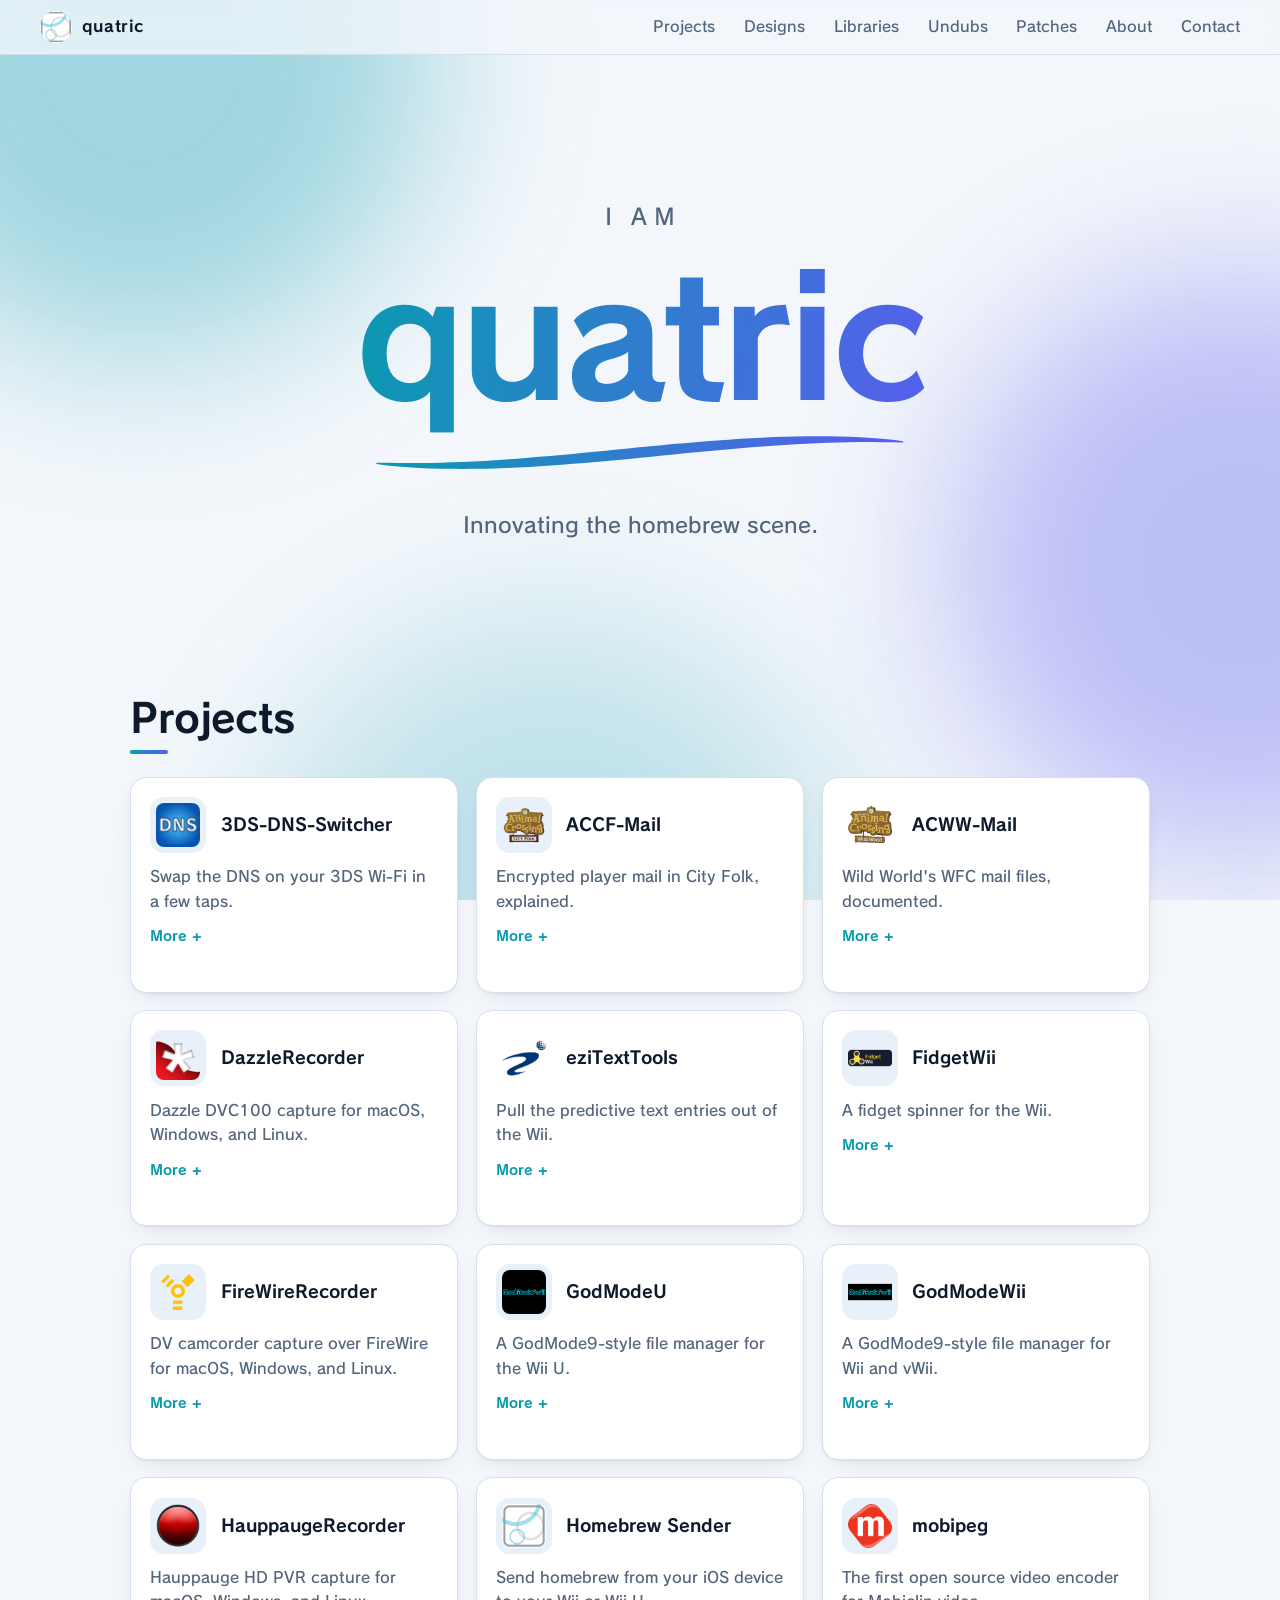
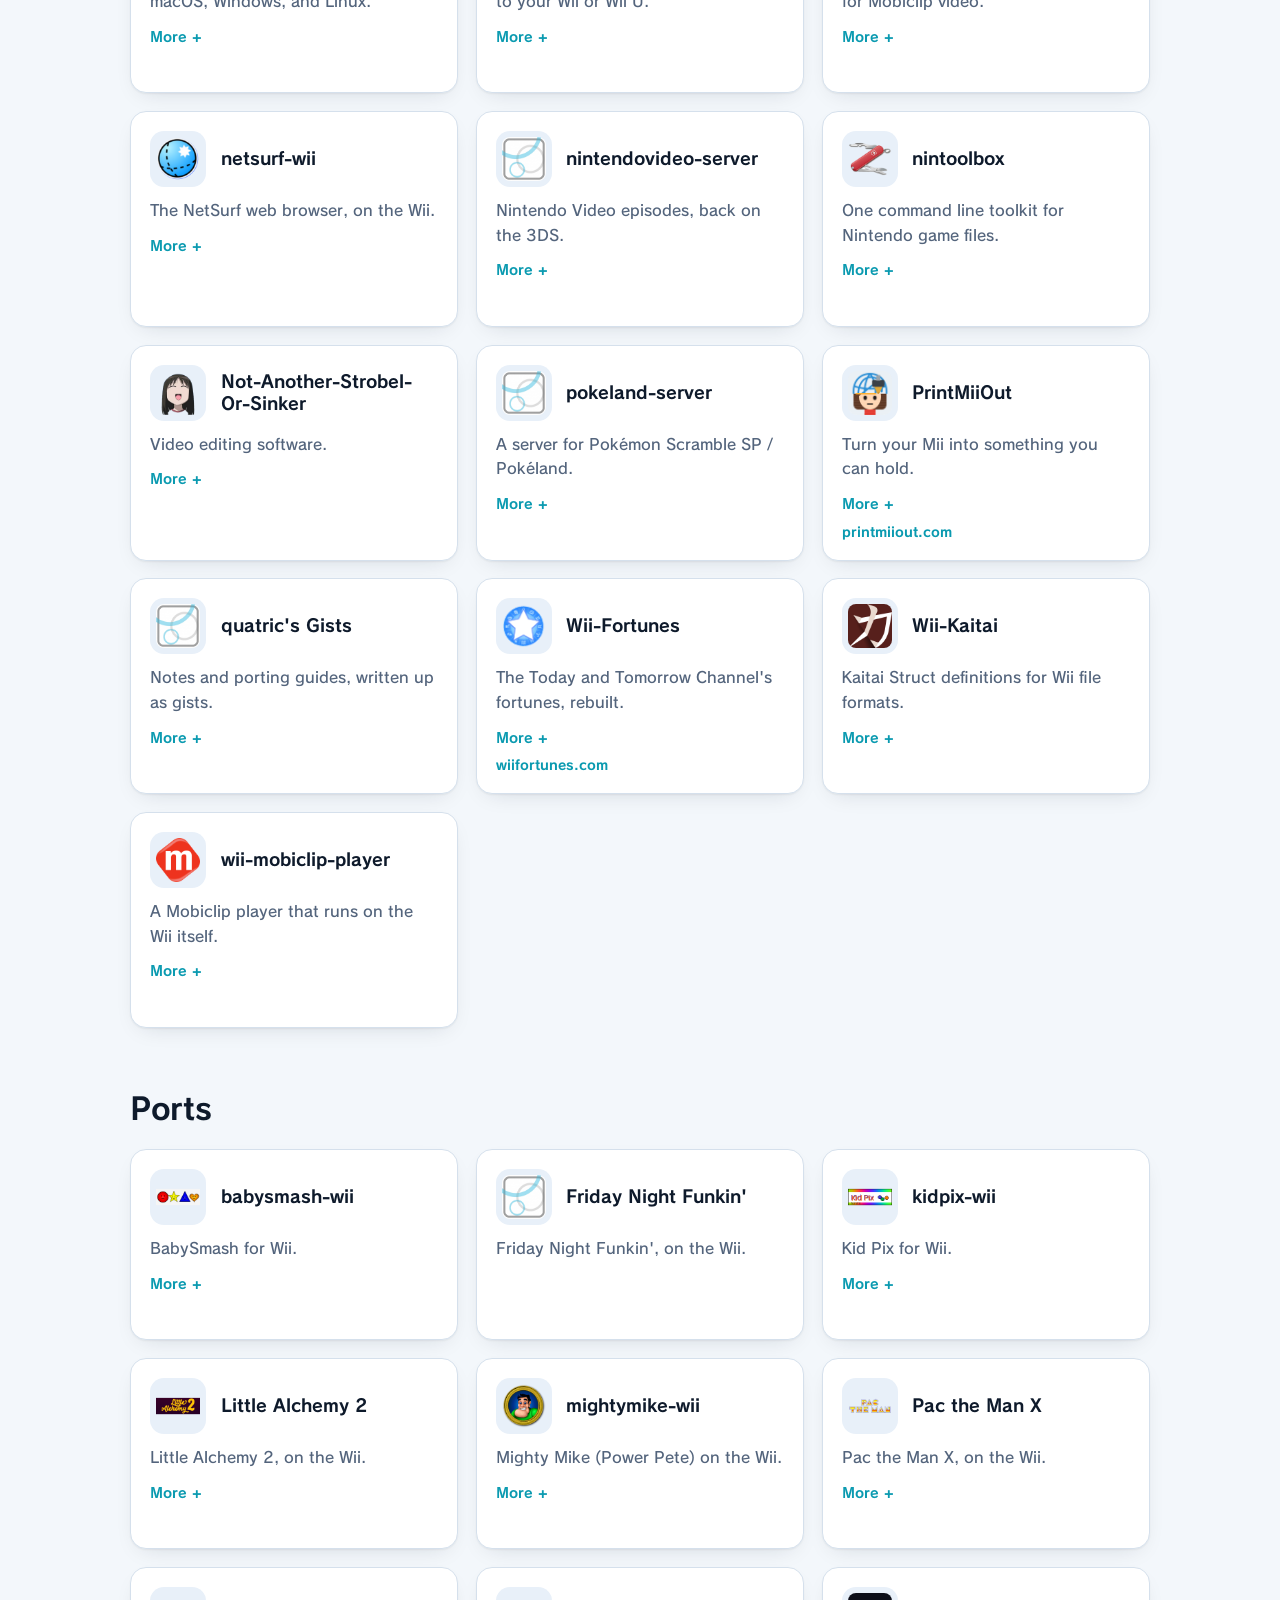
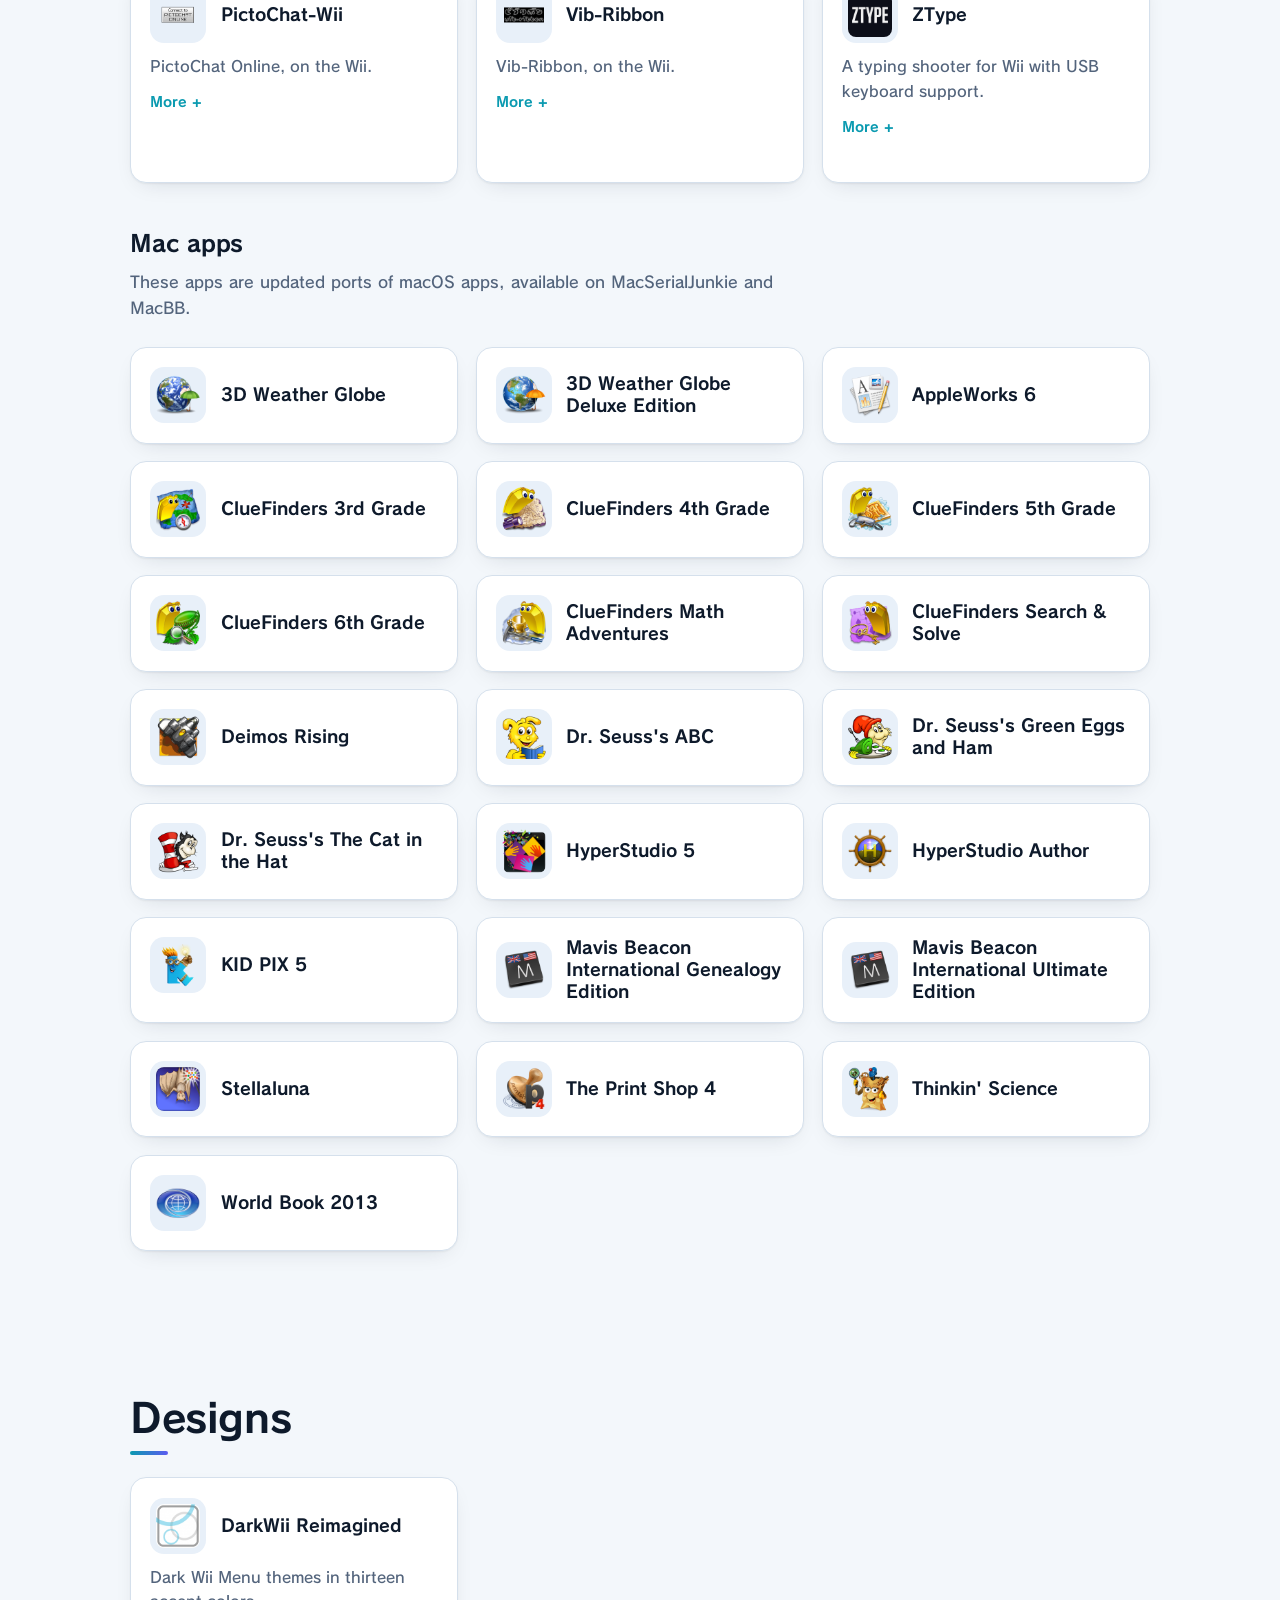
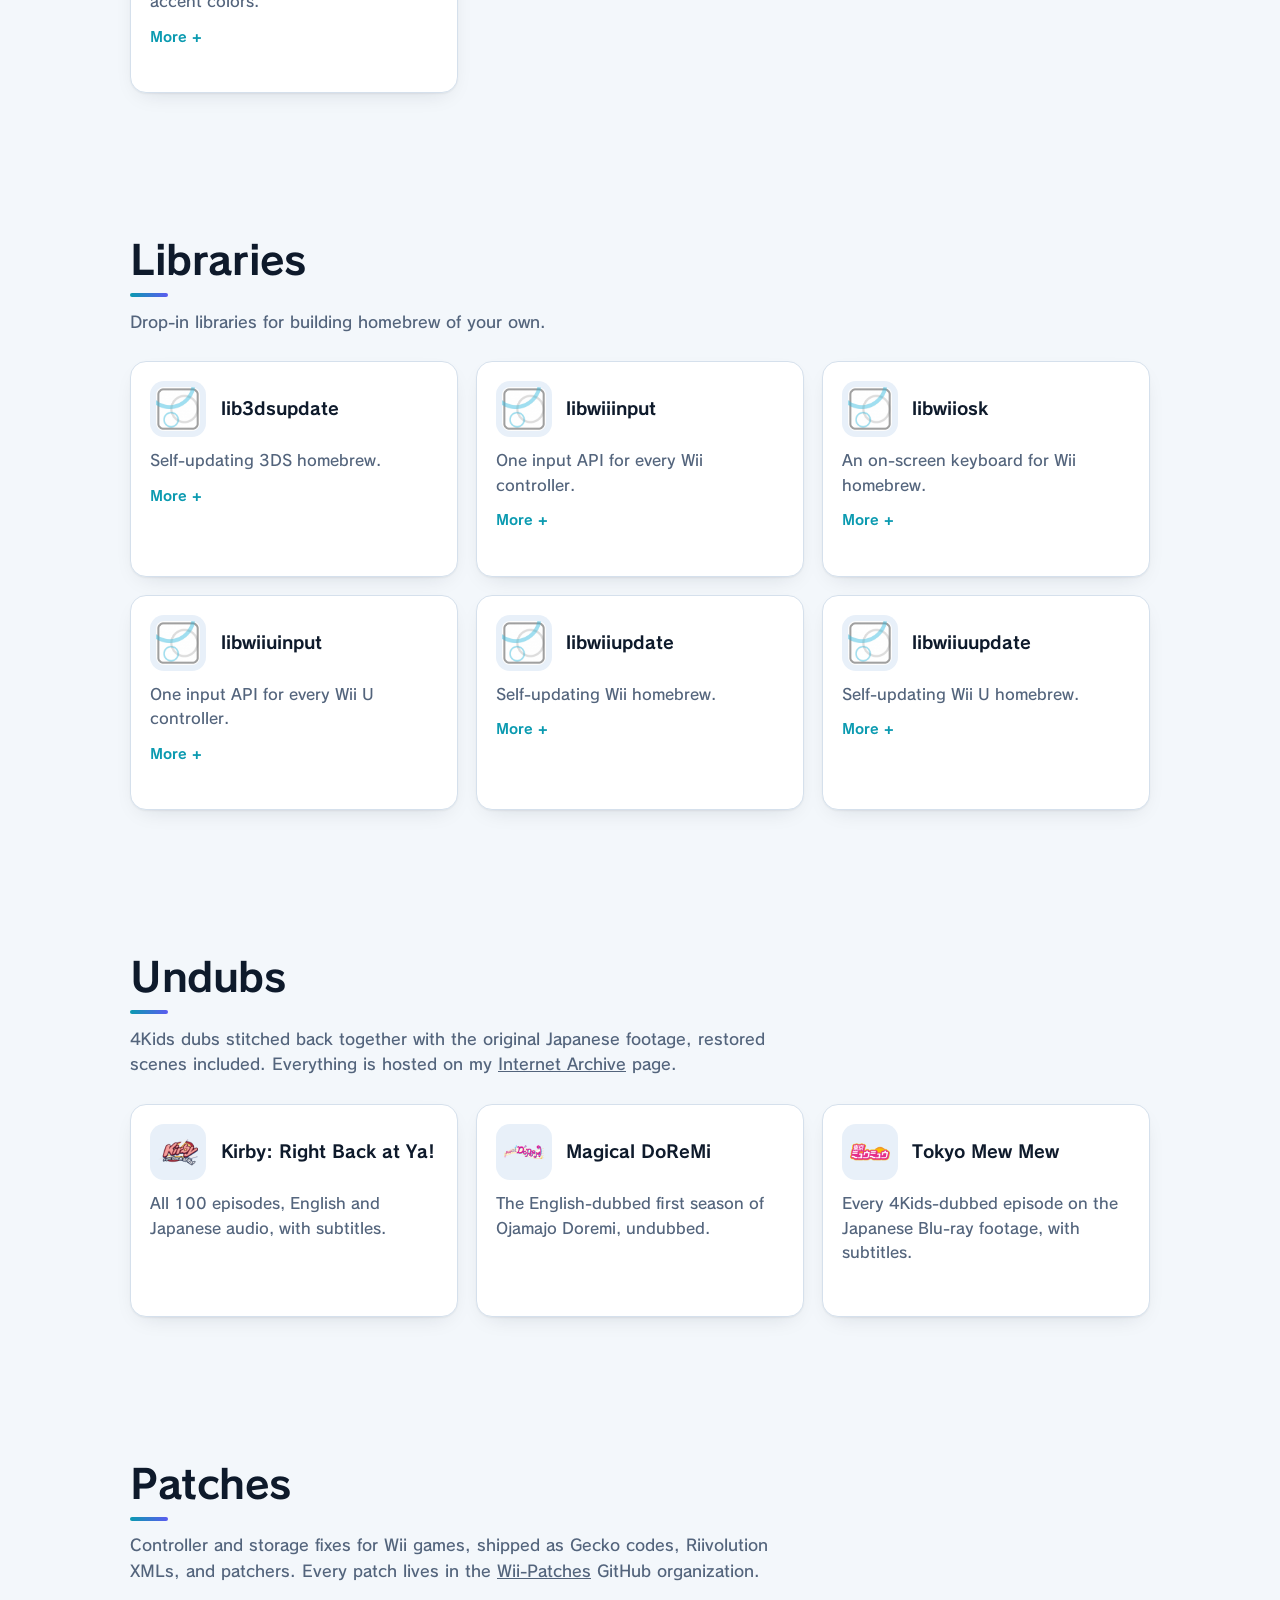
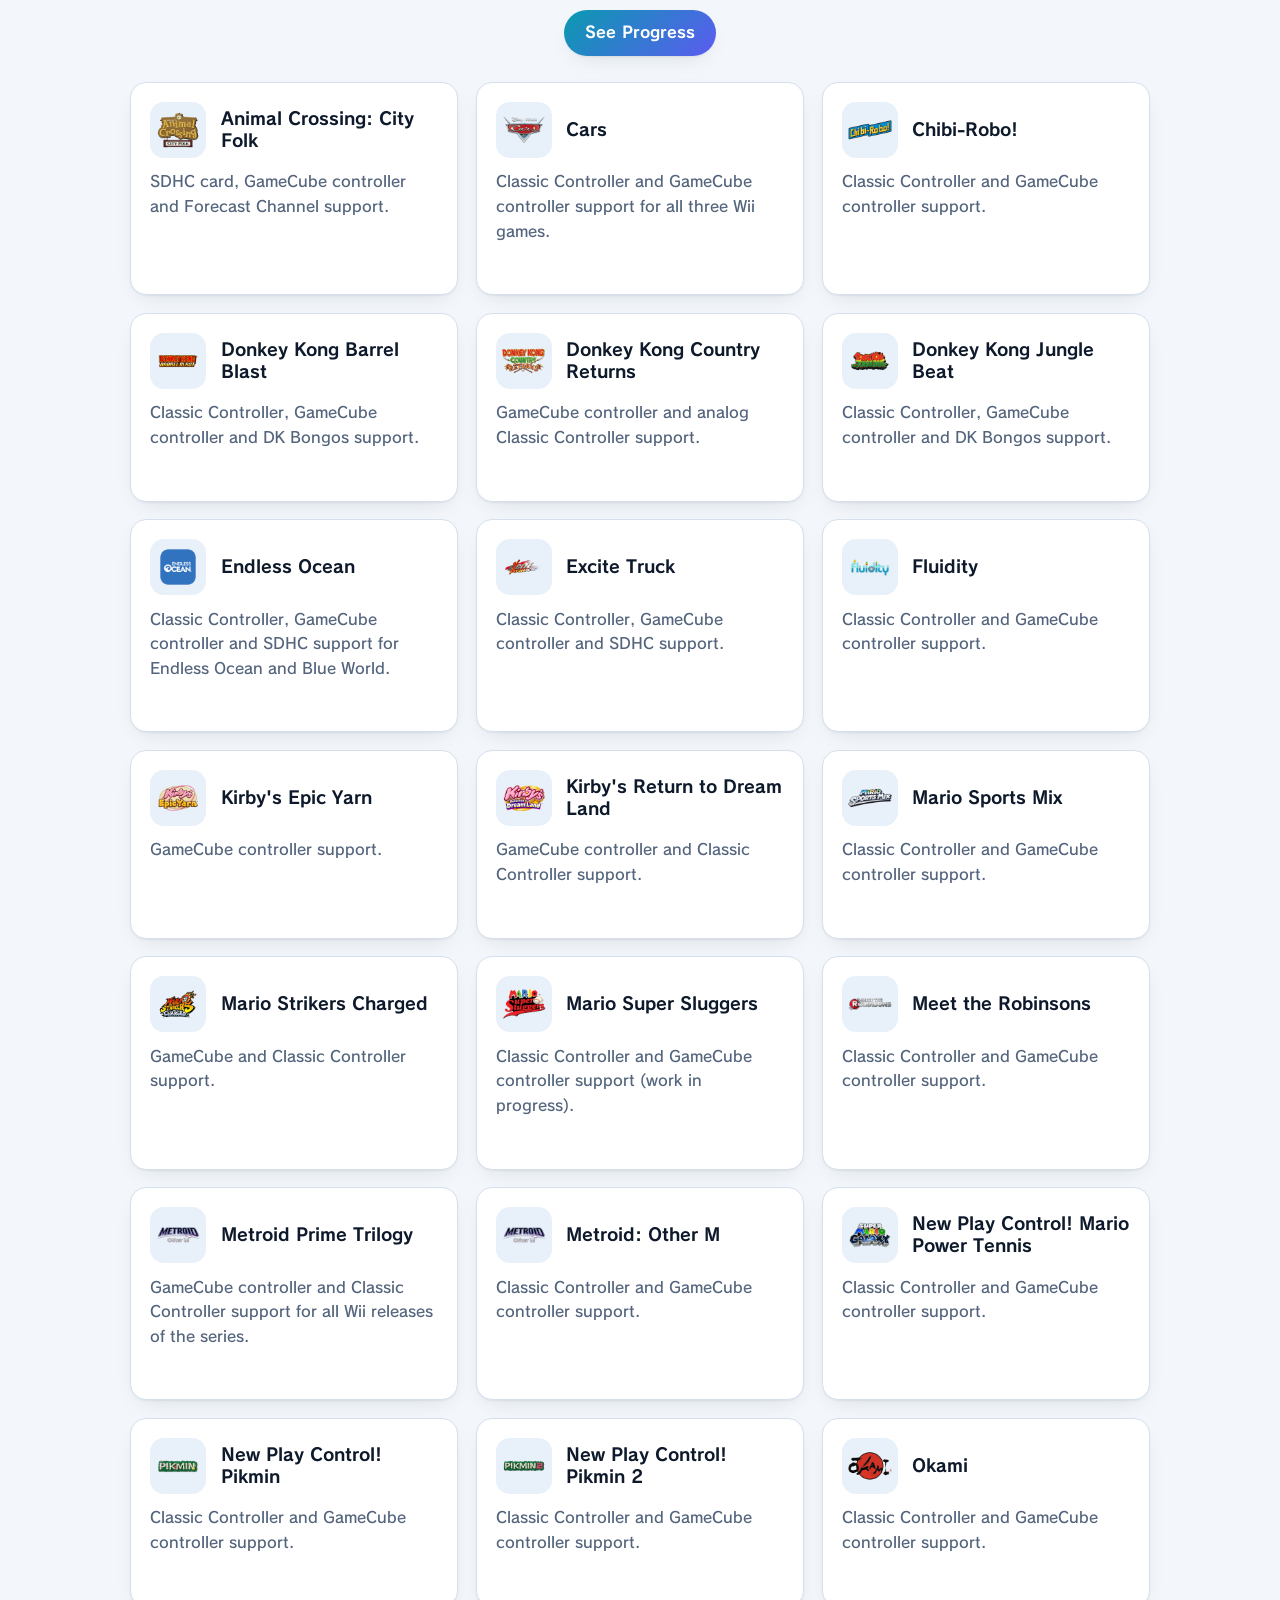
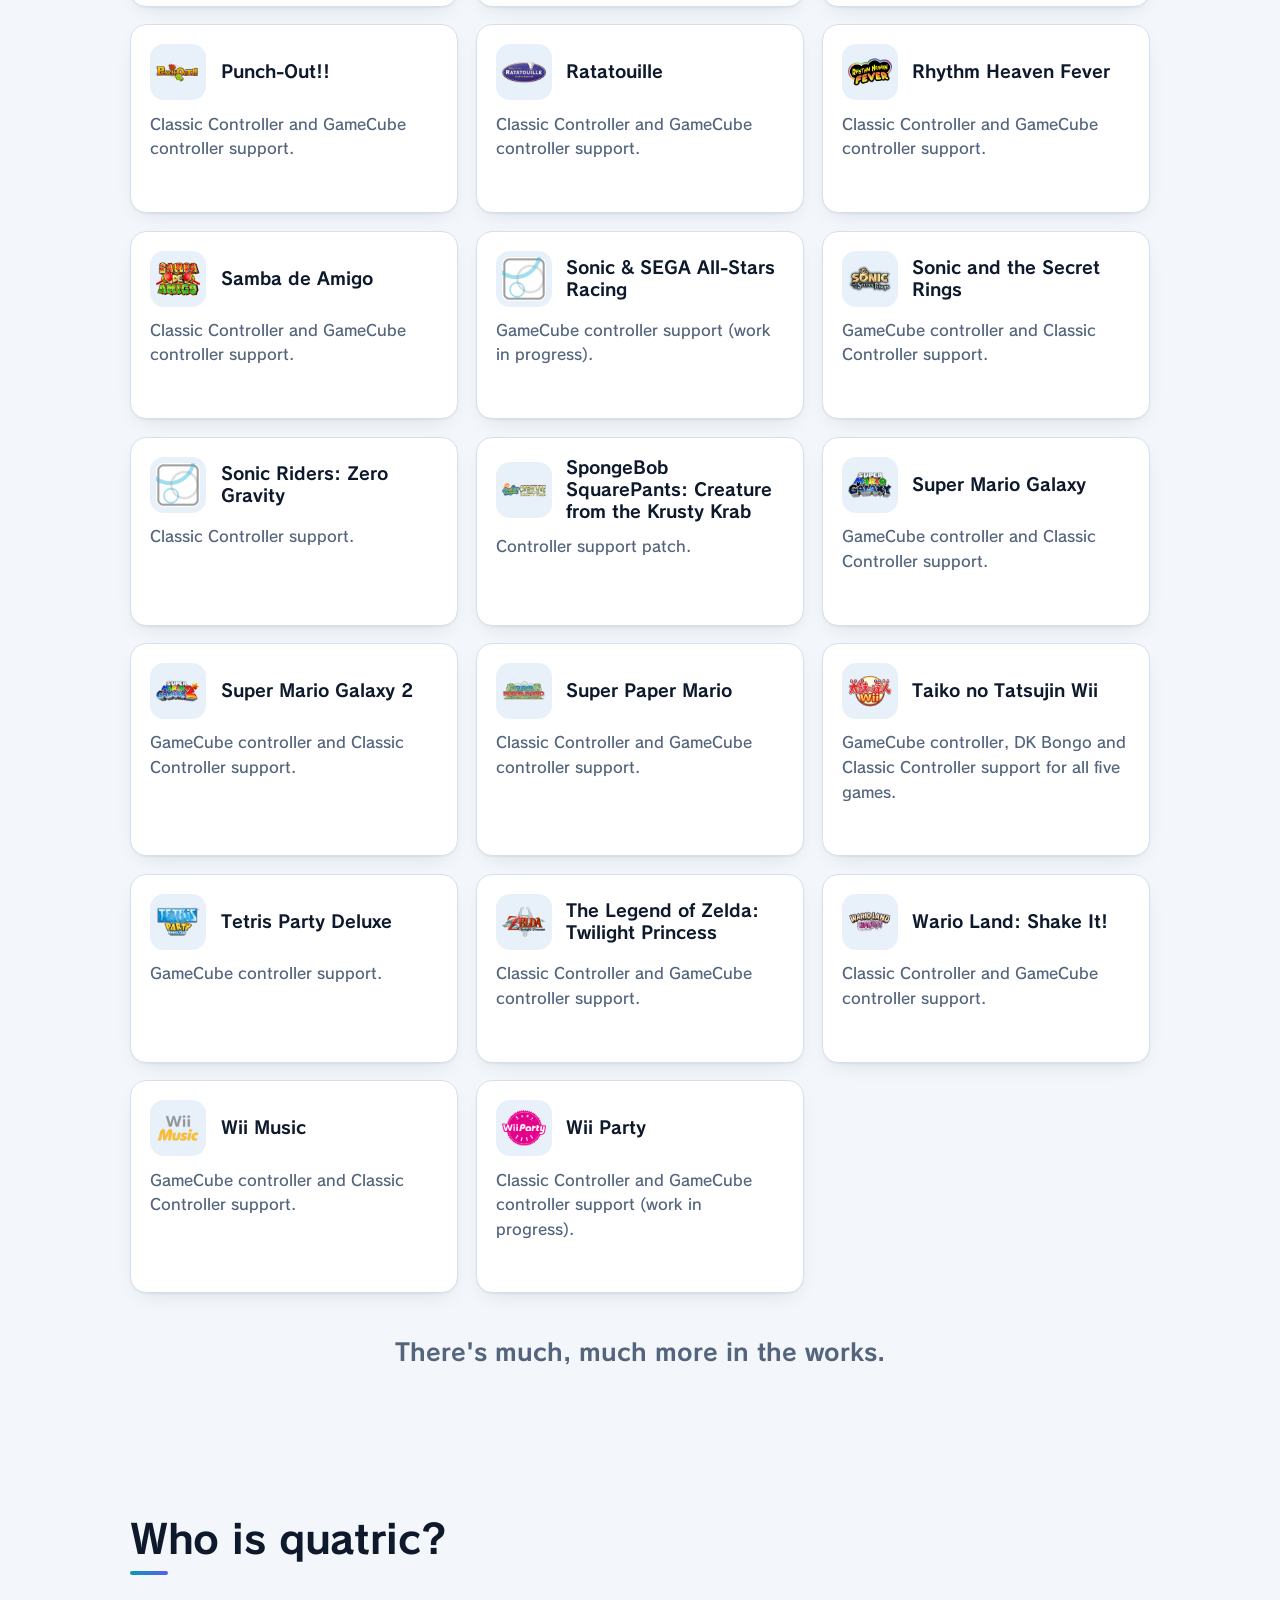
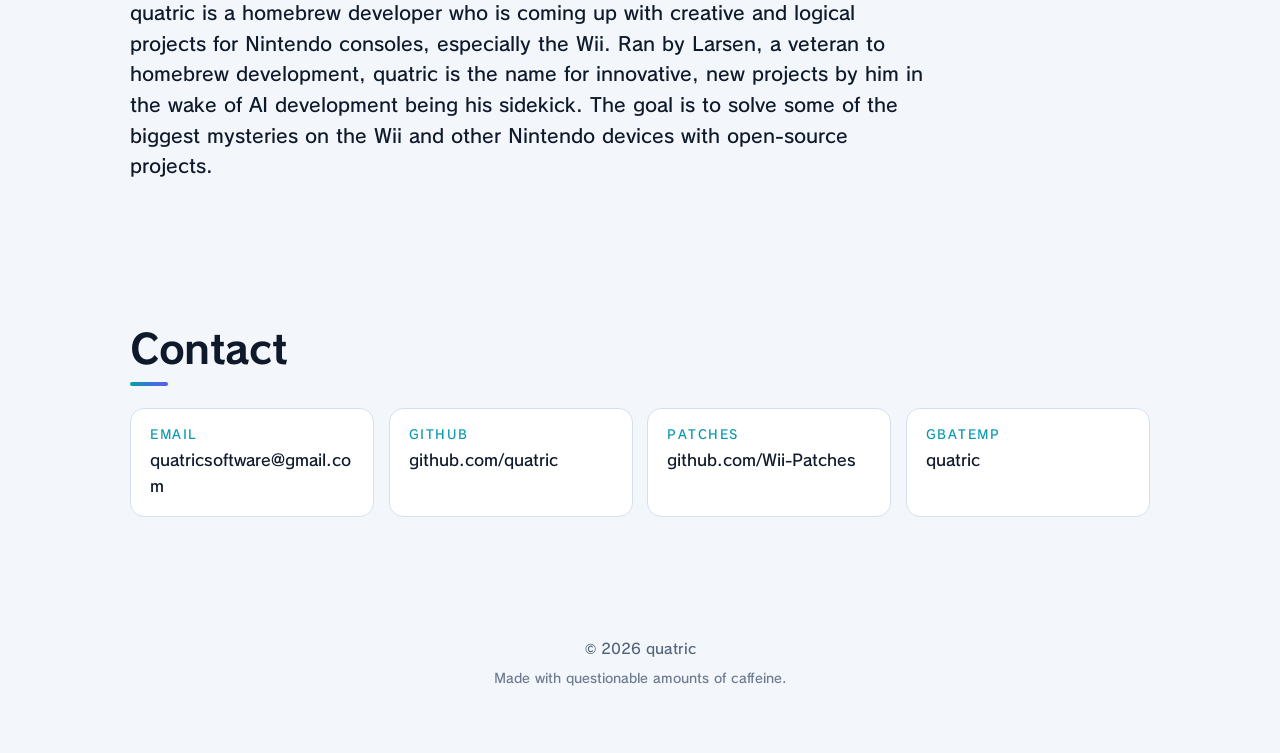
==== commit 55c55504: "Remove Designs section note" ====
--- a/index.html
+++ b/index.html
@@ -296,7 +296,6 @@
 
   <section id="designs" class="block">
     <h2>Designs</h2>
-    <p class="section-note">Themes and visual redesigns for Wii and beyond.</p>
     <ul class="grid">
 <li class="card">
 <div class="card-head"><img class="icon" src="/img/quatric.png" alt="" width="64" height="64" loading="lazy"><h3><a href="https://darkwii.quatricsoftware.com/" rel="noopener">DarkWii Reimagined</a></h3></div>
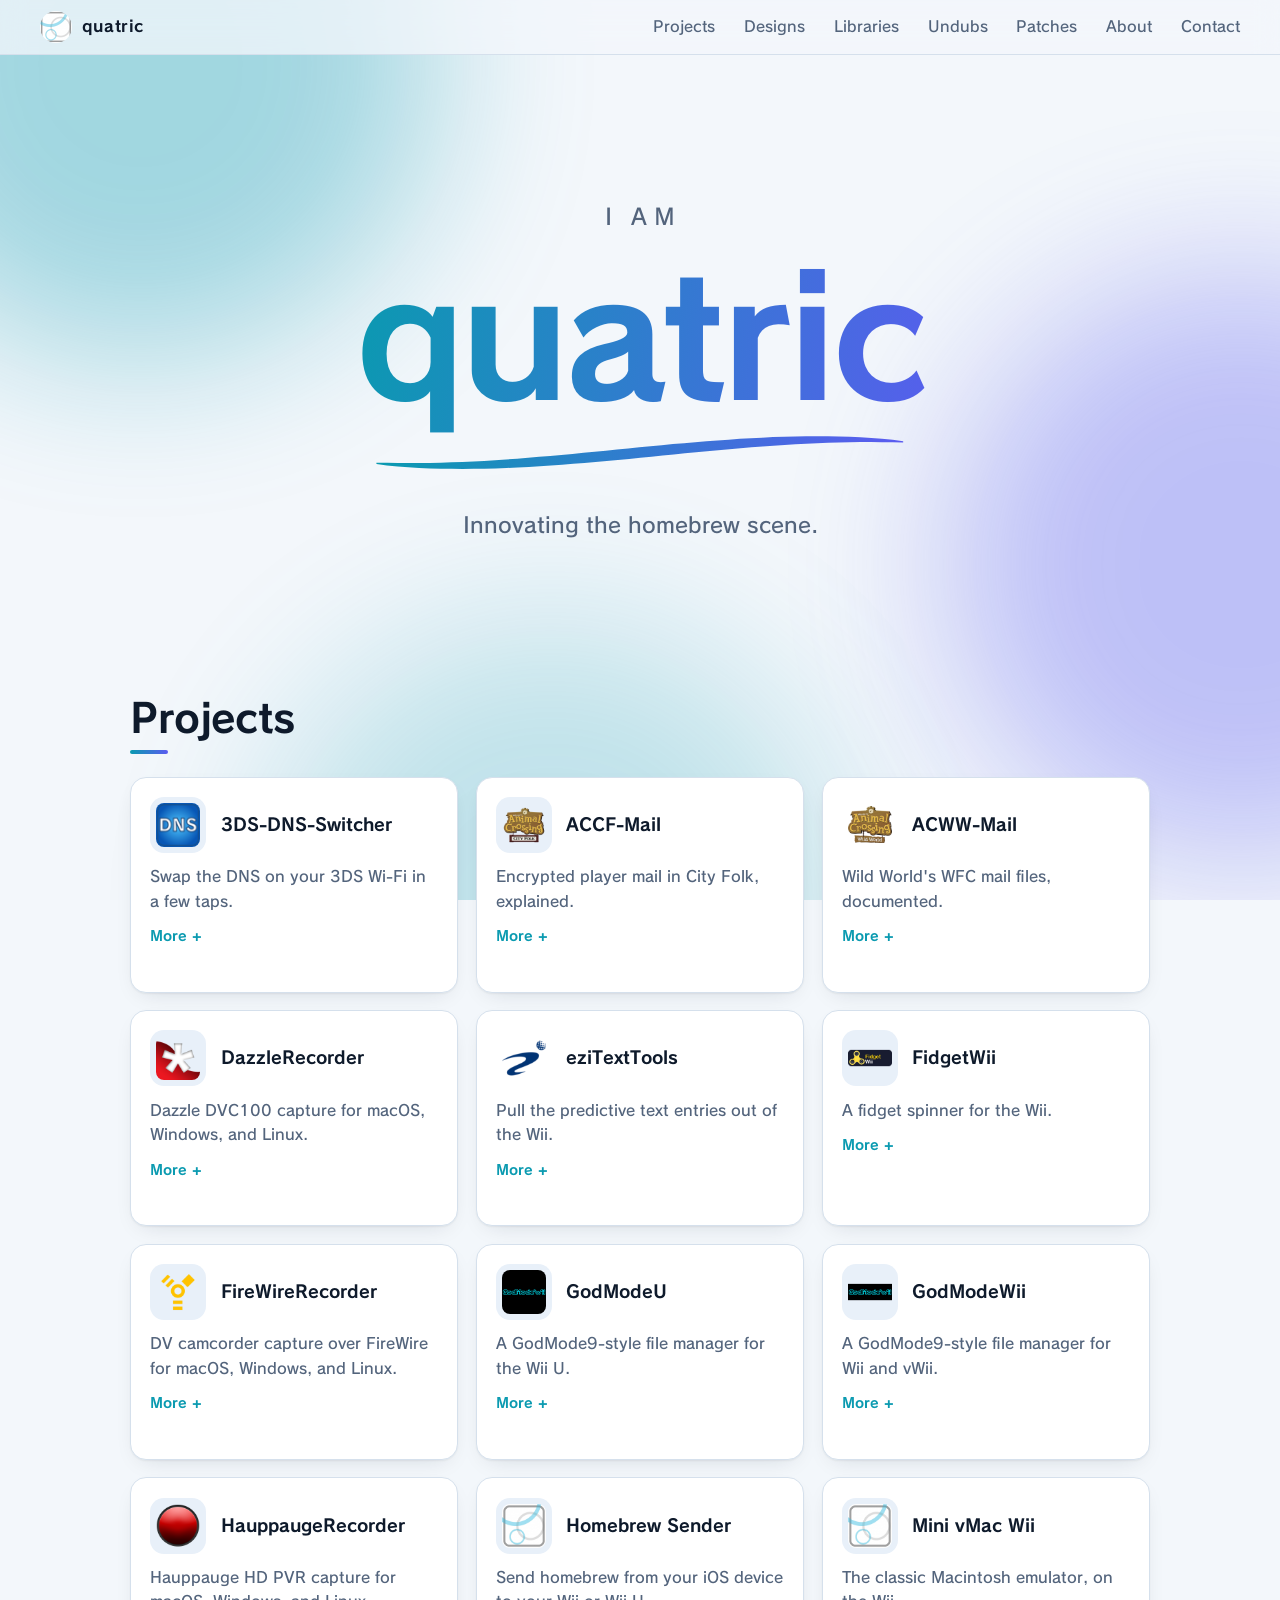
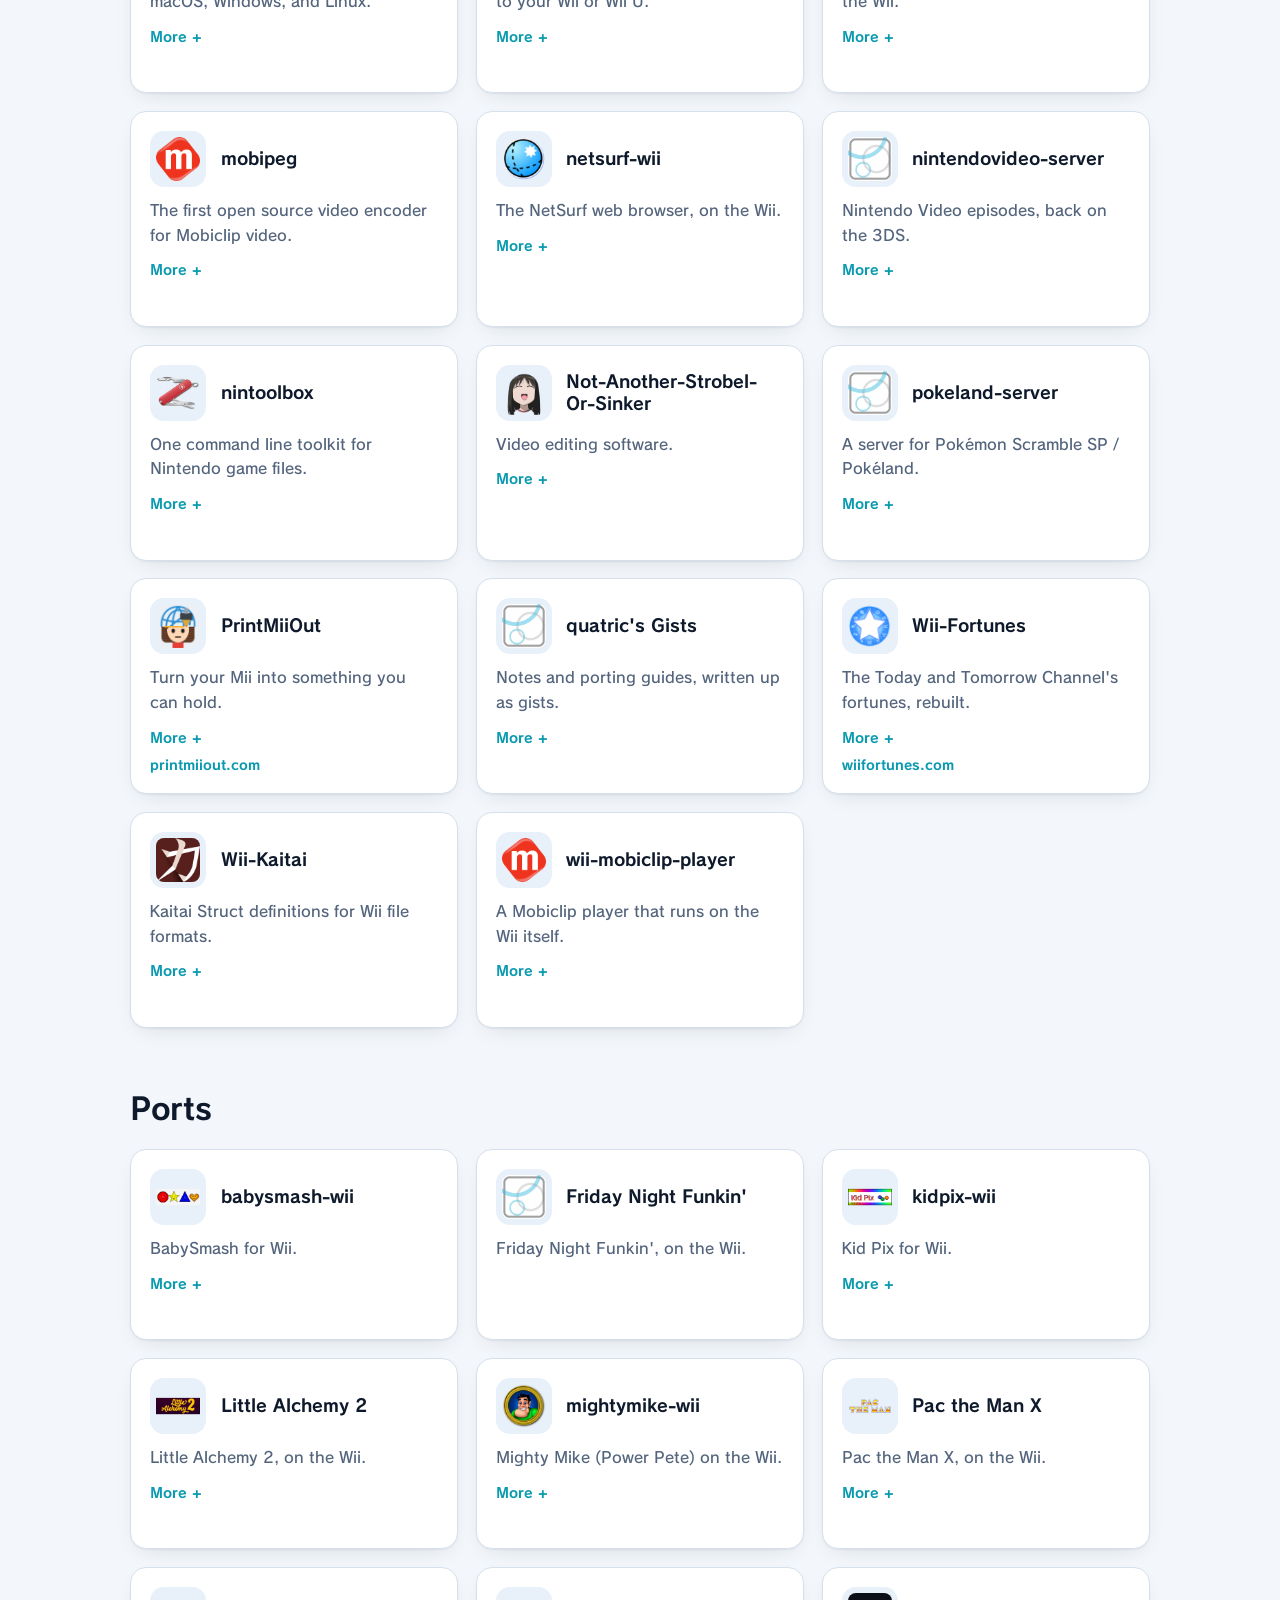
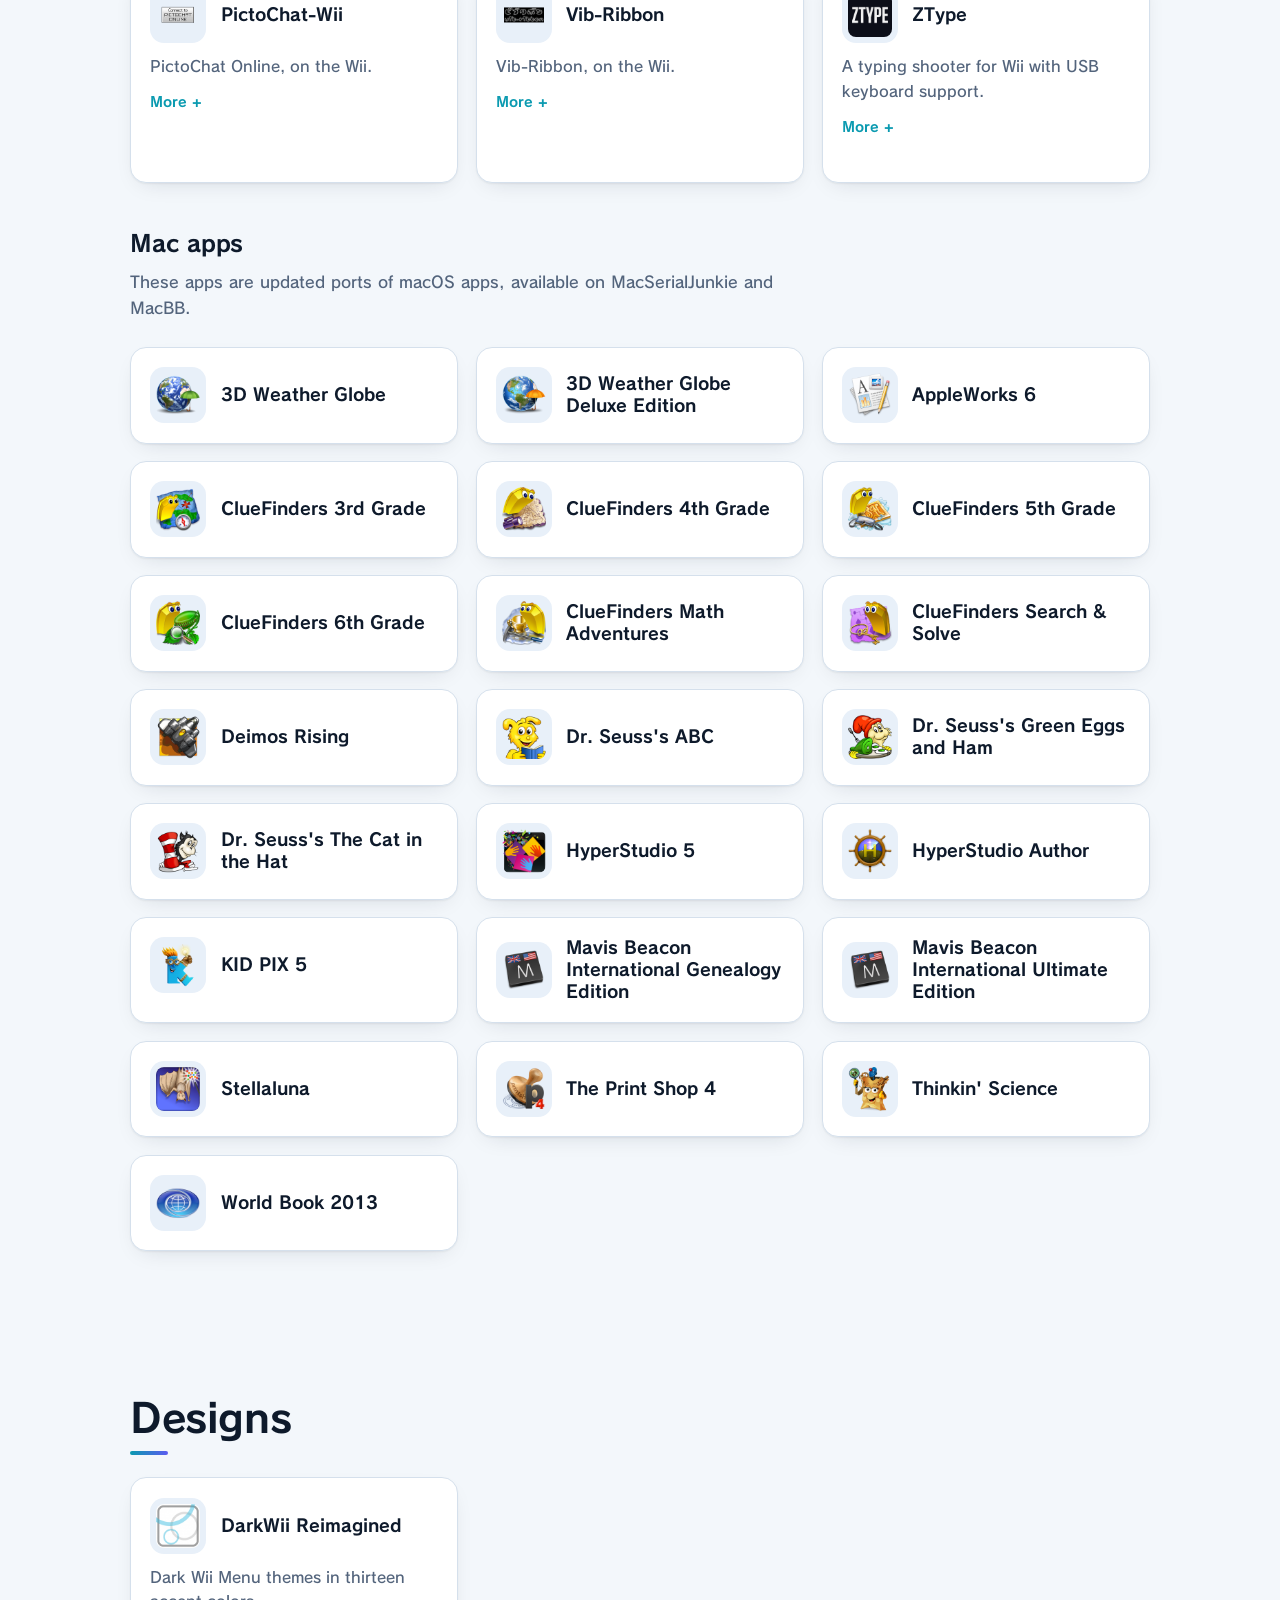
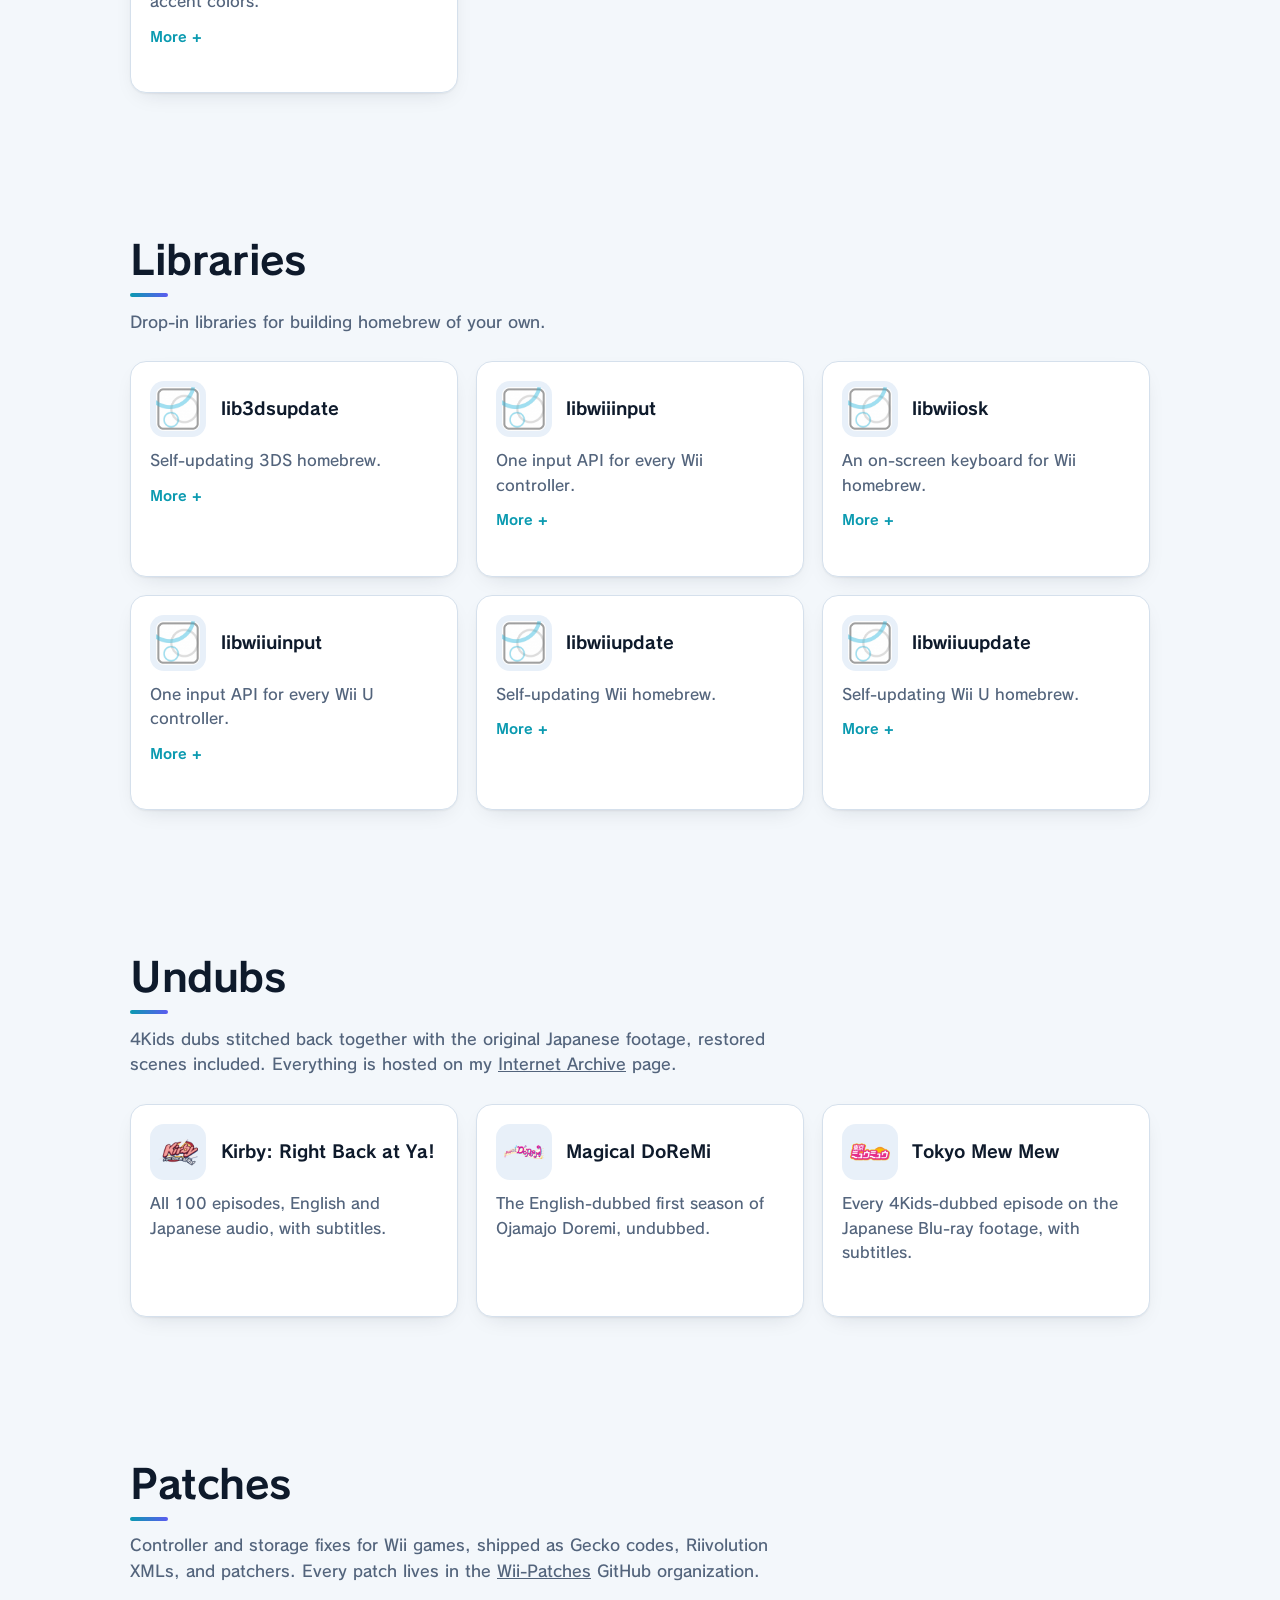
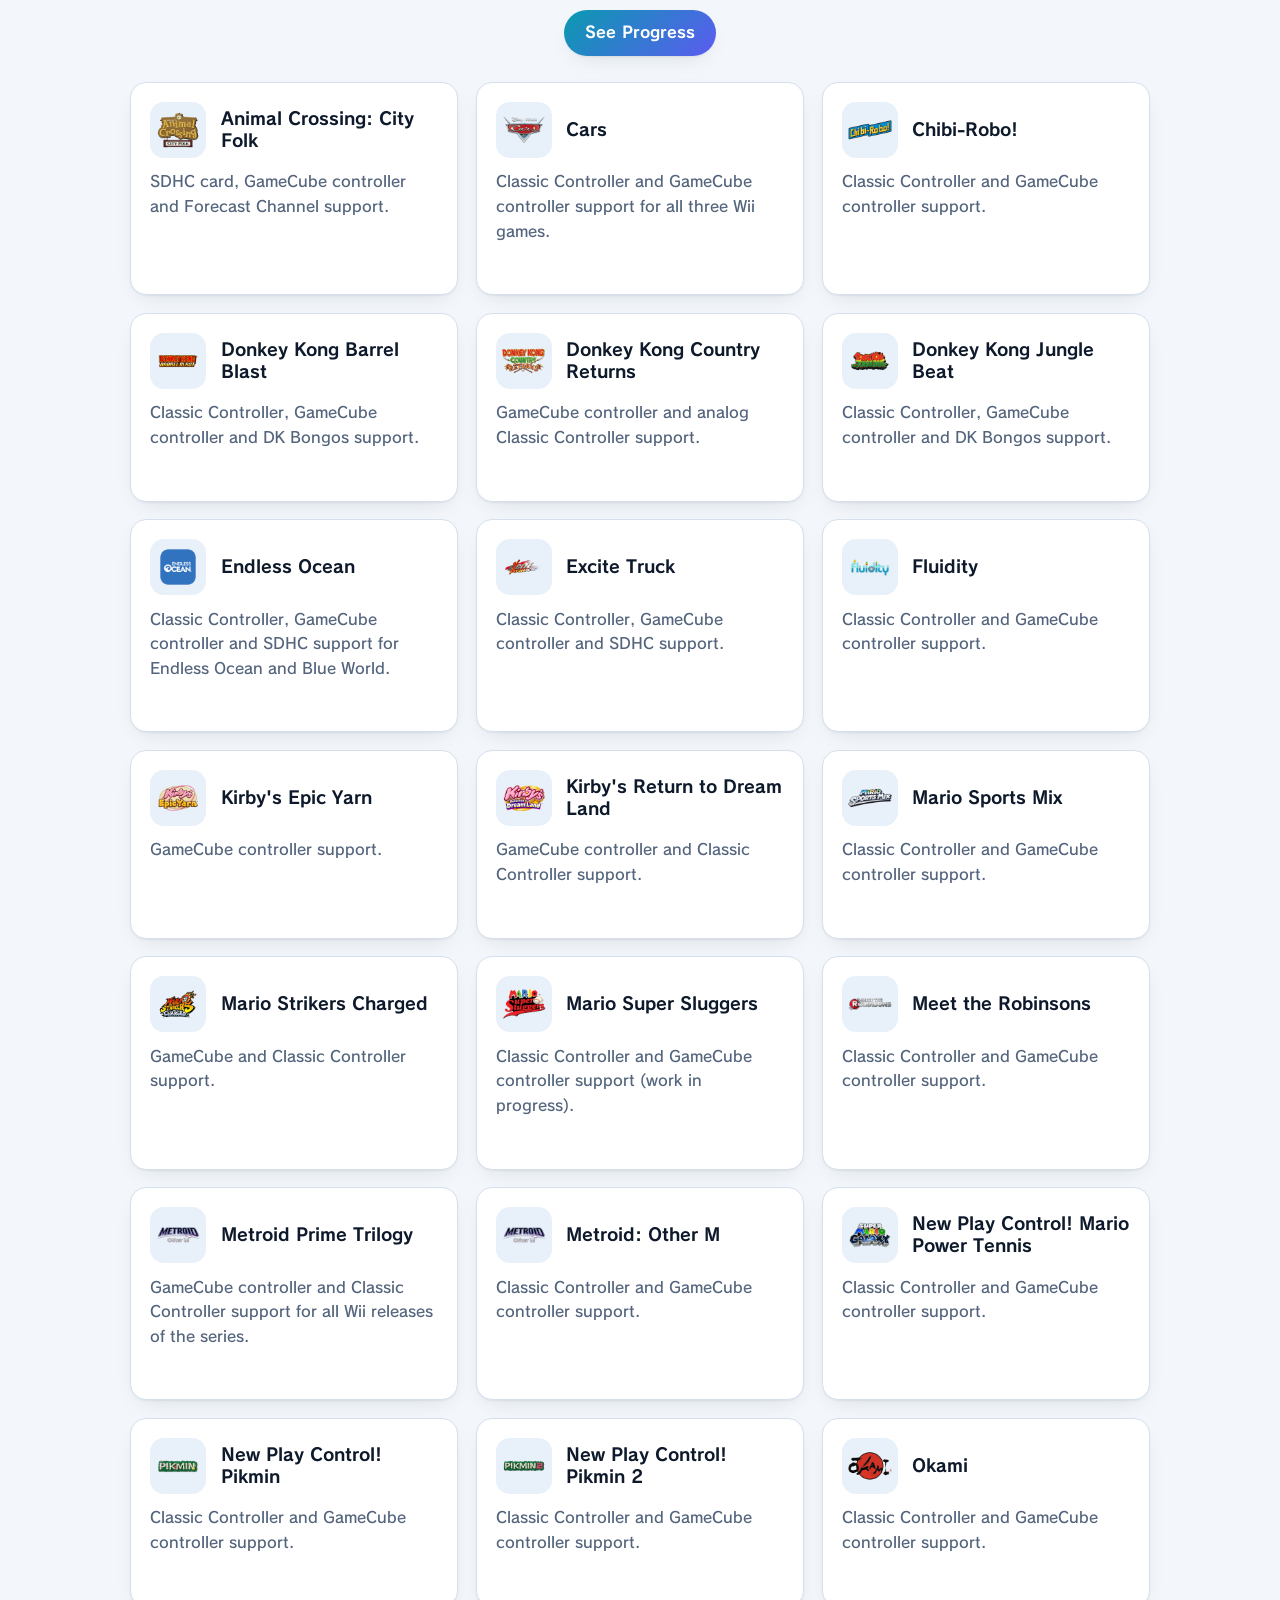
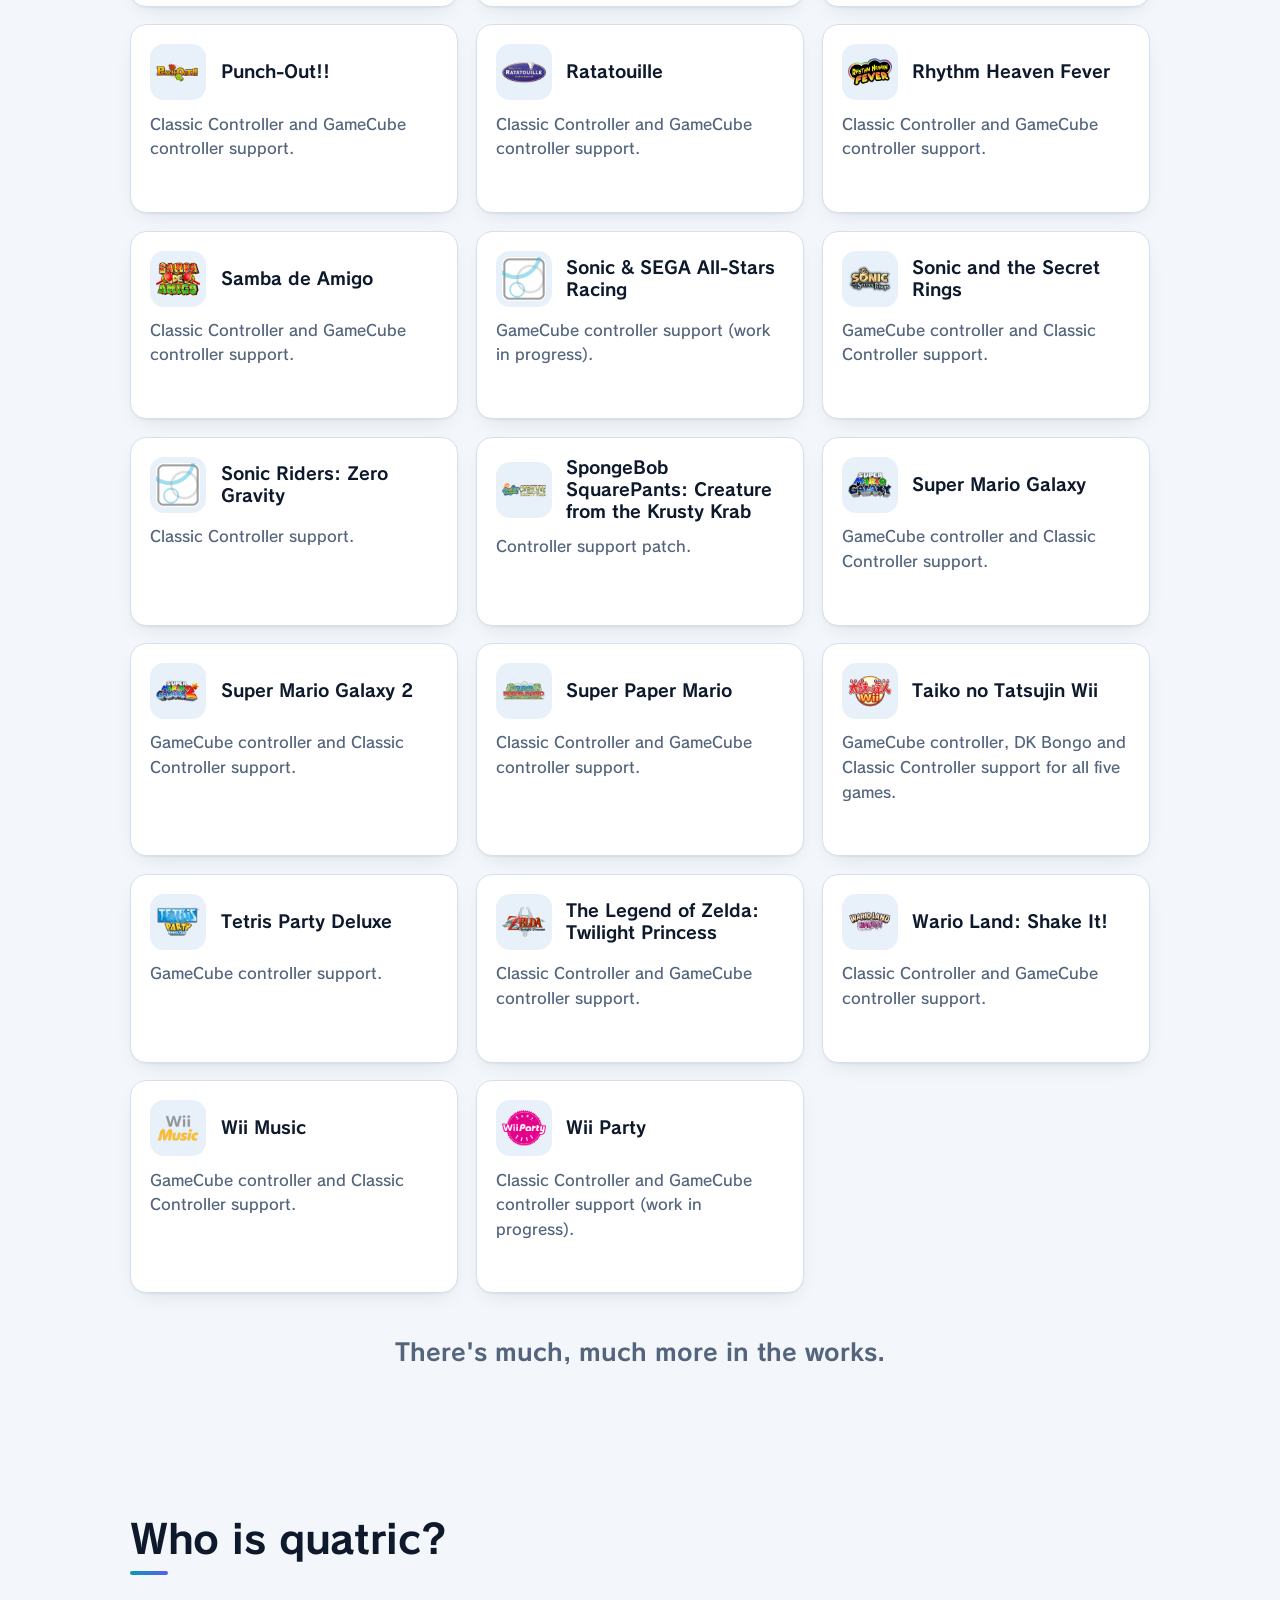
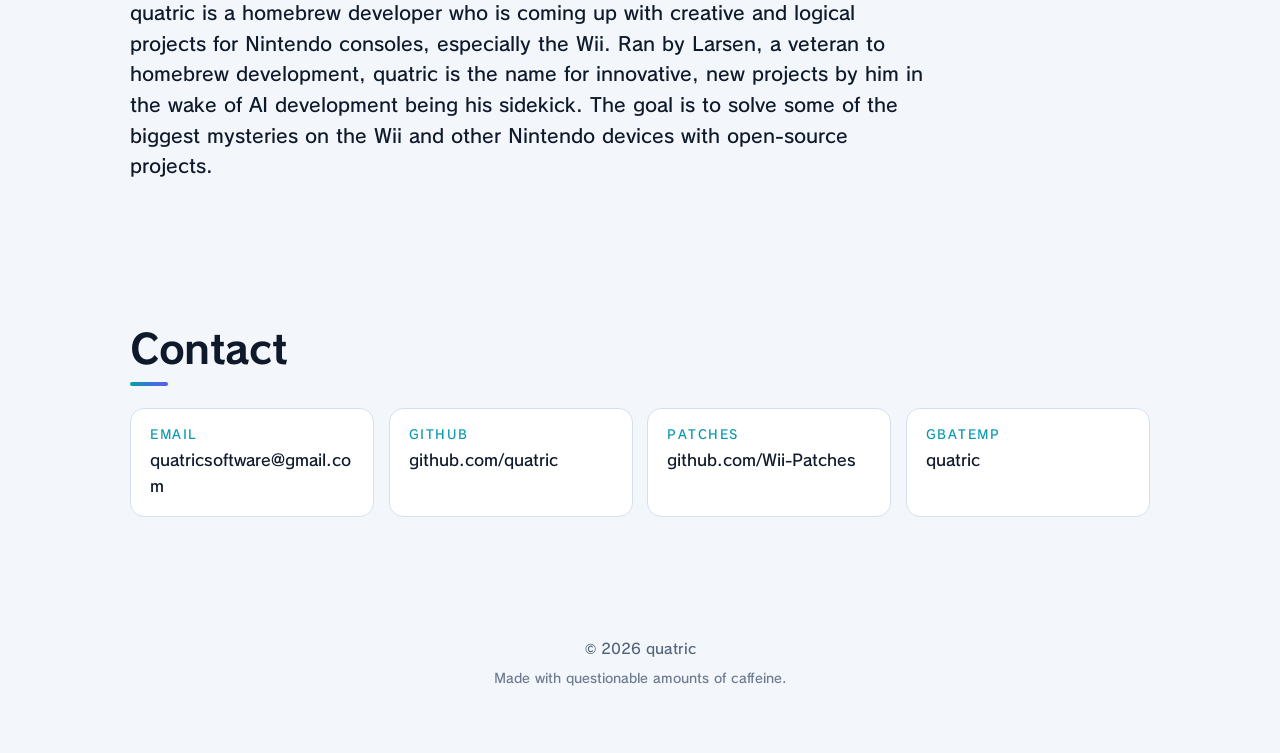
==== commit 7a85ea48: "Add Mini vMac Wii project" ====
--- a/index.html
+++ b/index.html
@@ -116,6 +116,11 @@
 <details><summary><span class="more">More</span><span class="less">Less</span></summary><p class="full">Send .dol and .elf homebrew to a Wii or Wii U over wiiload straight from your iPhone or iPad.</p></details>
 </li>
 <li class="card">
+<div class="card-head"><img class="icon" src="/img/quatric.png" alt="" width="64" height="64" loading="lazy"><h3><a href="https://github.com/quatric/minivmac-wii/releases/latest/" rel="noopener">Mini vMac Wii</a></h3></div>
+<p>The classic Macintosh emulator, on the Wii.</p>
+<details><summary><span class="more">More</span><span class="less">Less</span></summary><p class="full">Mini vMac, the classic Macintosh emulator, for the Wii (Homebrew Channel) and the Wii U (Aroma).</p></details>
+</li>
+<li class="card">
 <div class="card-head"><img class="icon" src="/img/mobipeg.png" alt="" width="64" height="64" loading="lazy"><h3><a href="https://github.com/quatric/mobipeg" rel="noopener">mobipeg</a></h3></div>
 <p>The first open source video encoder for Mobiclip video.</p>
 <details><summary><span class="more">More</span><span class="less">Less</span></summary><p class="full">World&#x27;s first OSS video encoder for Wii, 3DS, and DS Mobiclip Video. Convert your own videos to the Mobiclip format.</p></details>
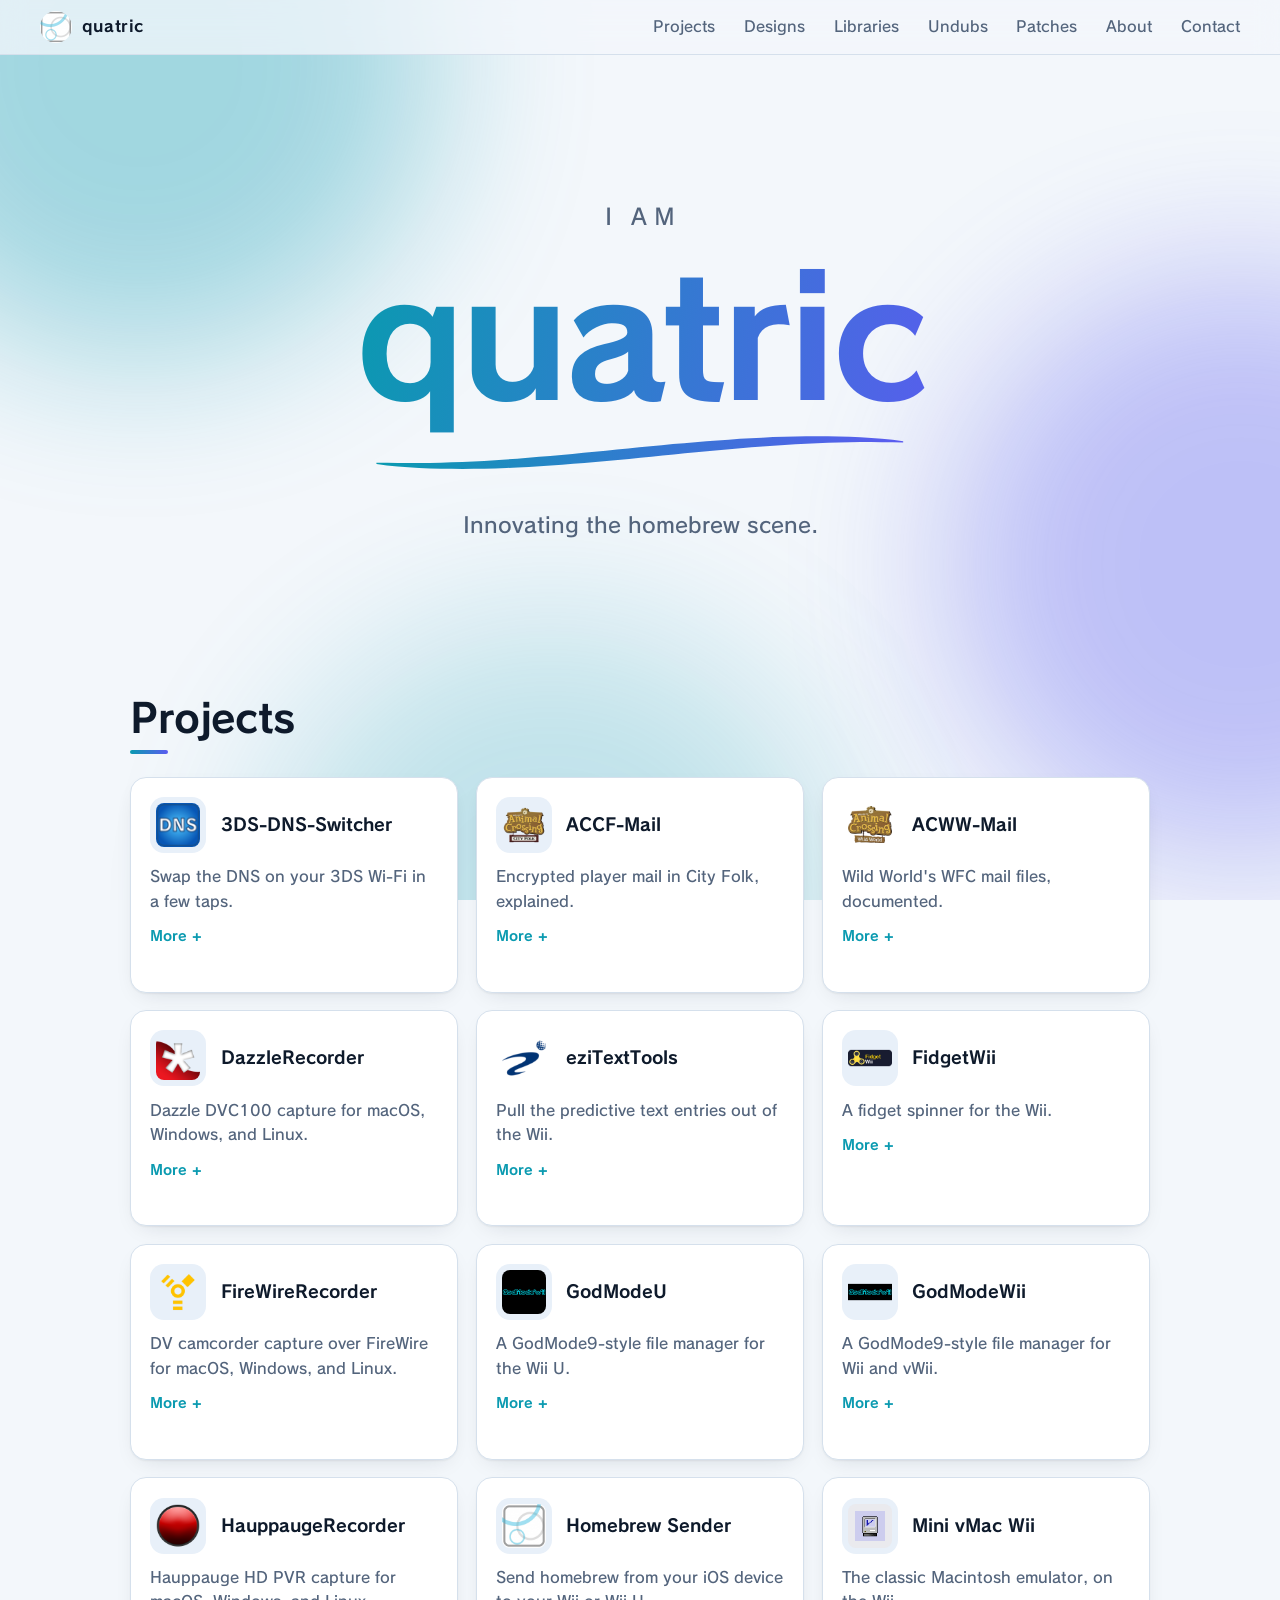
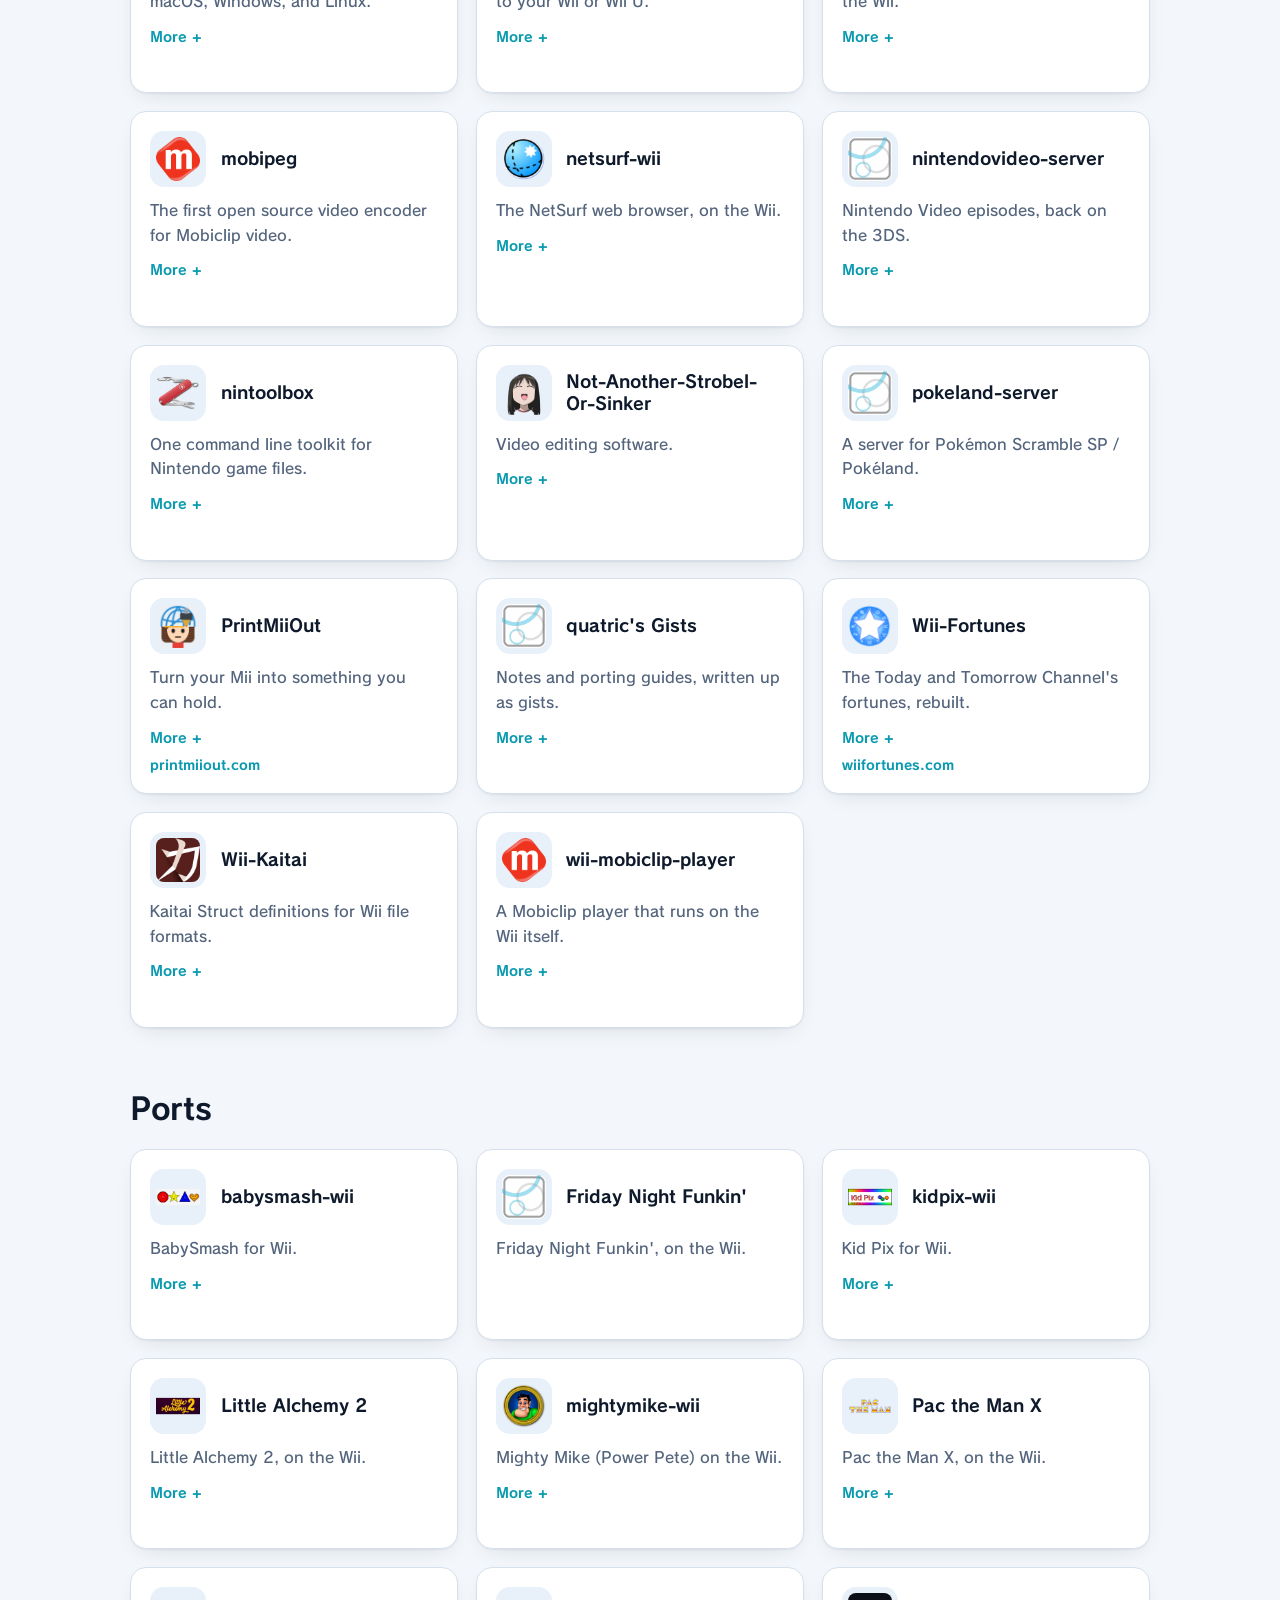
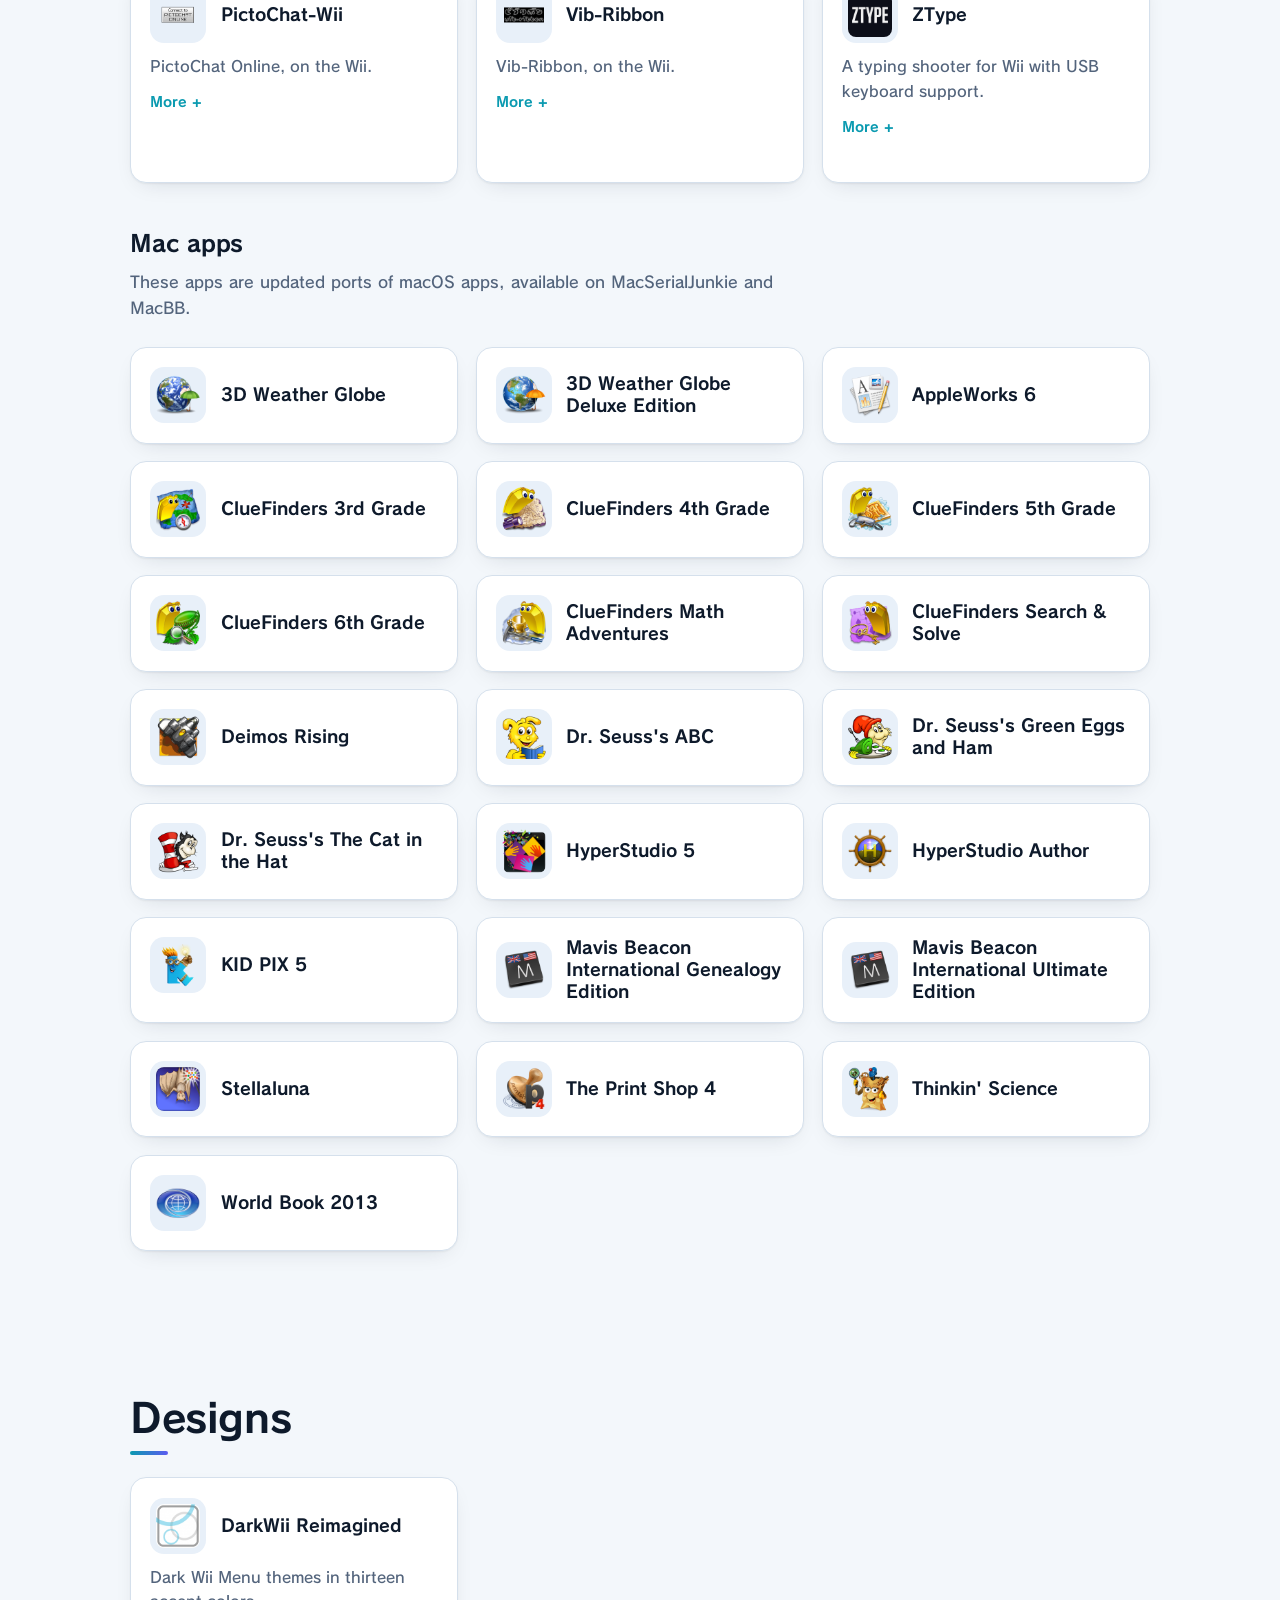
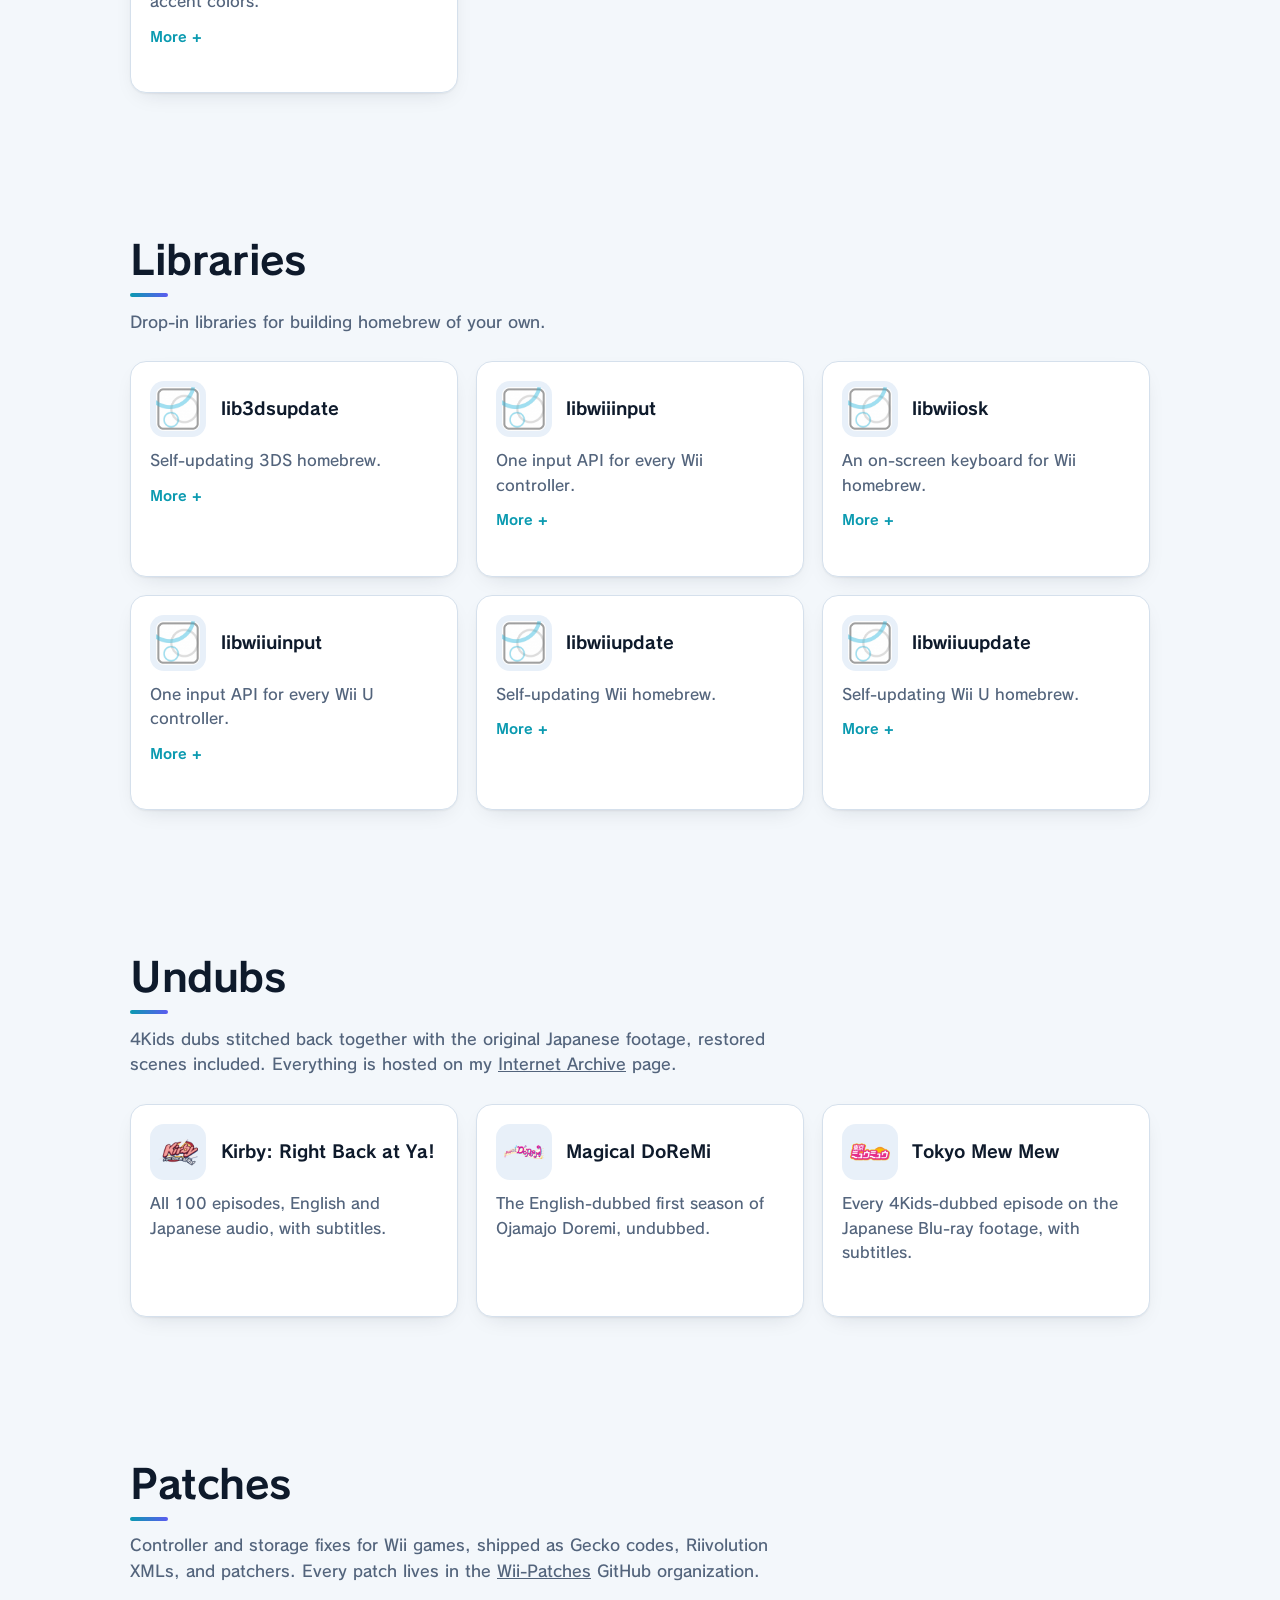
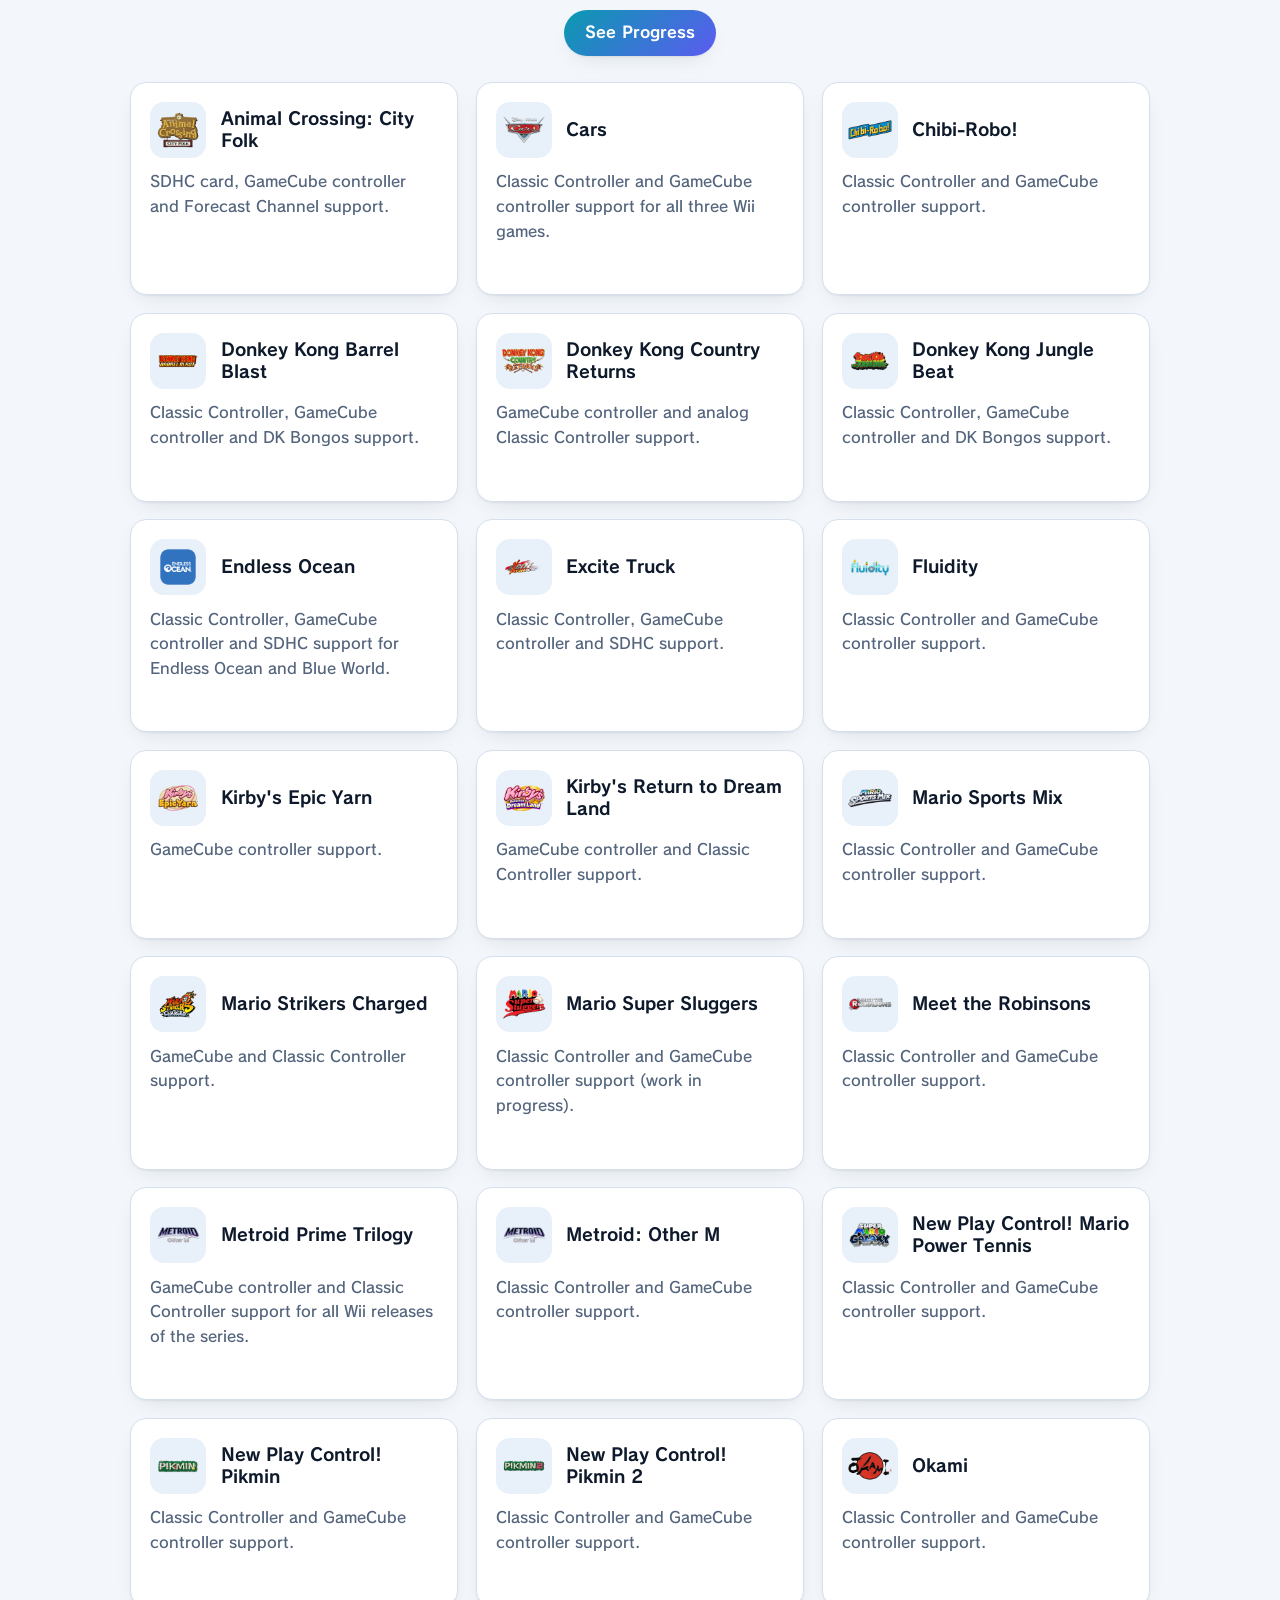
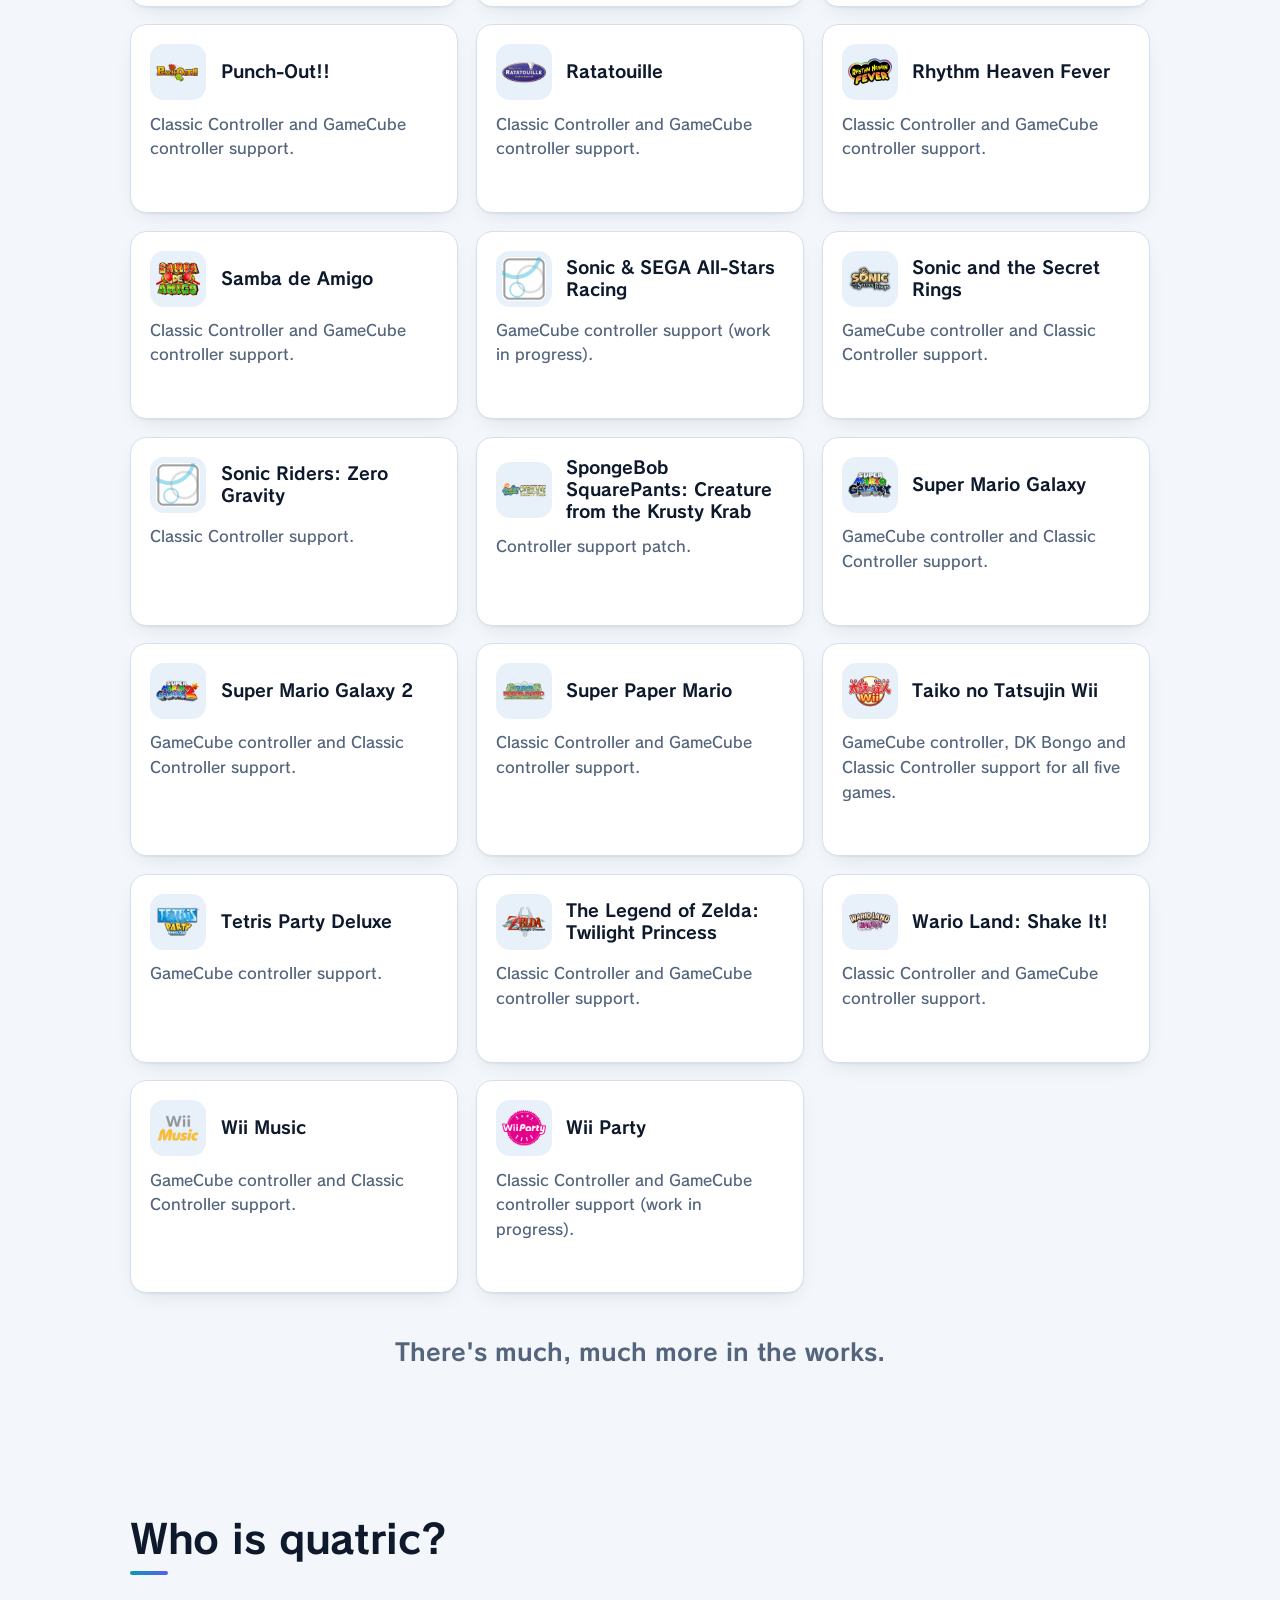
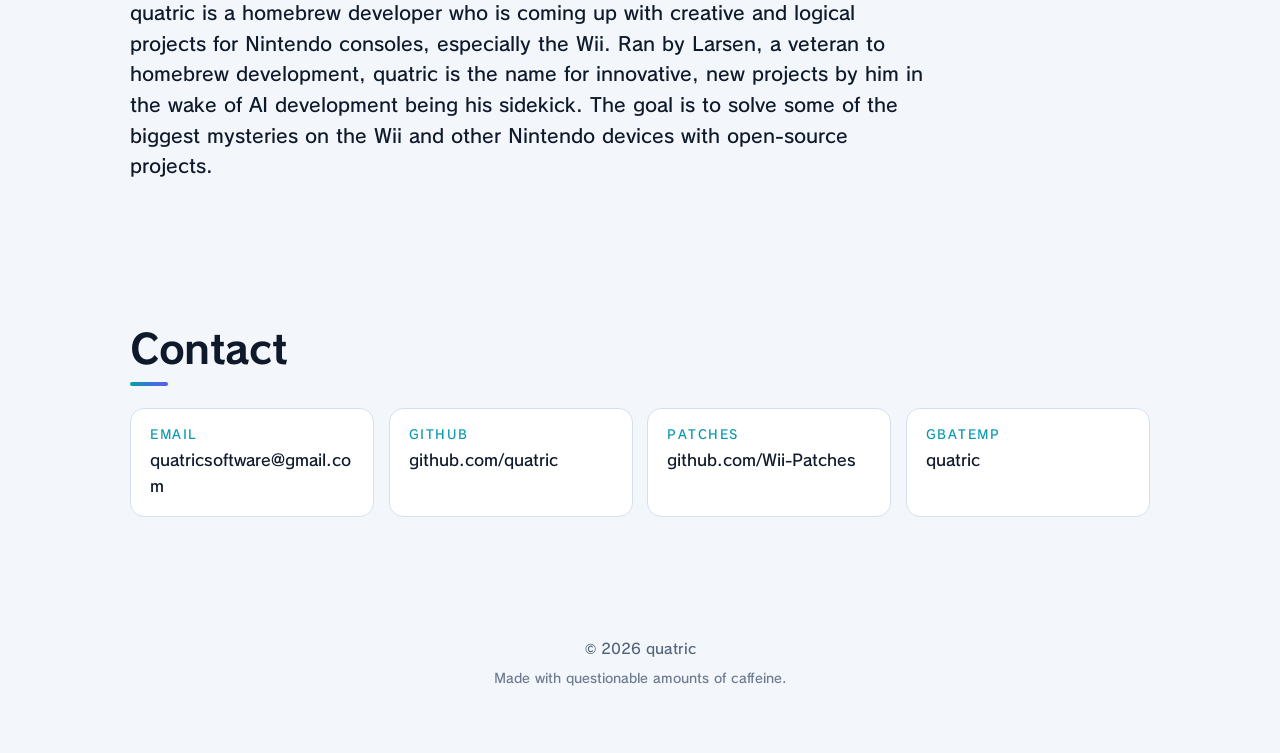
==== commit bebea8a3: "Add Mini vMac Wii icon" ====
--- a/index.html
+++ b/index.html
@@ -116,7 +116,7 @@
 <details><summary><span class="more">More</span><span class="less">Less</span></summary><p class="full">Send .dol and .elf homebrew to a Wii or Wii U over wiiload straight from your iPhone or iPad.</p></details>
 </li>
 <li class="card">
-<div class="card-head"><img class="icon" src="/img/quatric.png" alt="" width="64" height="64" loading="lazy"><h3><a href="https://github.com/quatric/minivmac-wii/releases/latest/" rel="noopener">Mini vMac Wii</a></h3></div>
+<div class="card-head"><img class="icon" src="/img/minivmac-wii.png" alt="" width="64" height="64" loading="lazy"><h3><a href="https://github.com/quatric/minivmac-wii/releases/latest/" rel="noopener">Mini vMac Wii</a></h3></div>
 <p>The classic Macintosh emulator, on the Wii.</p>
 <details><summary><span class="more">More</span><span class="less">Less</span></summary><p class="full">Mini vMac, the classic Macintosh emulator, for the Wii (Homebrew Channel) and the Wii U (Aroma).</p></details>
 </li>
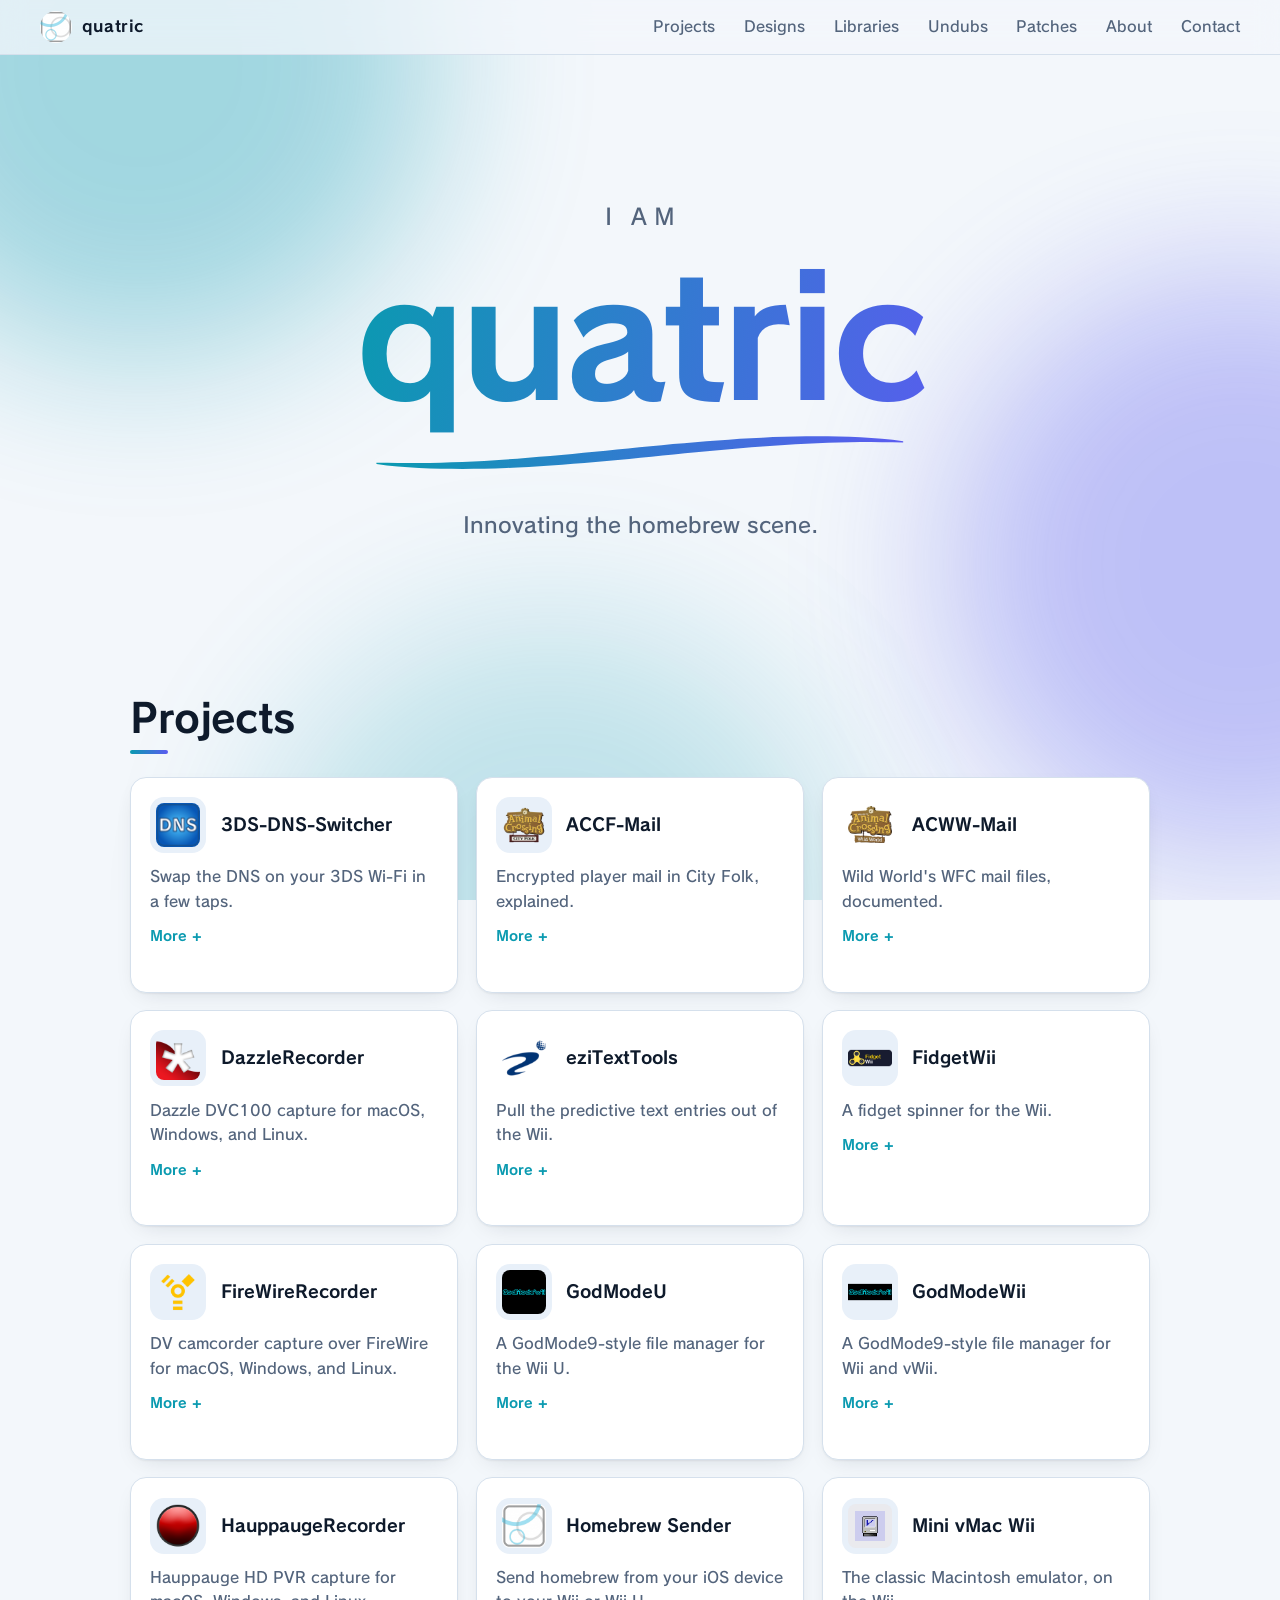
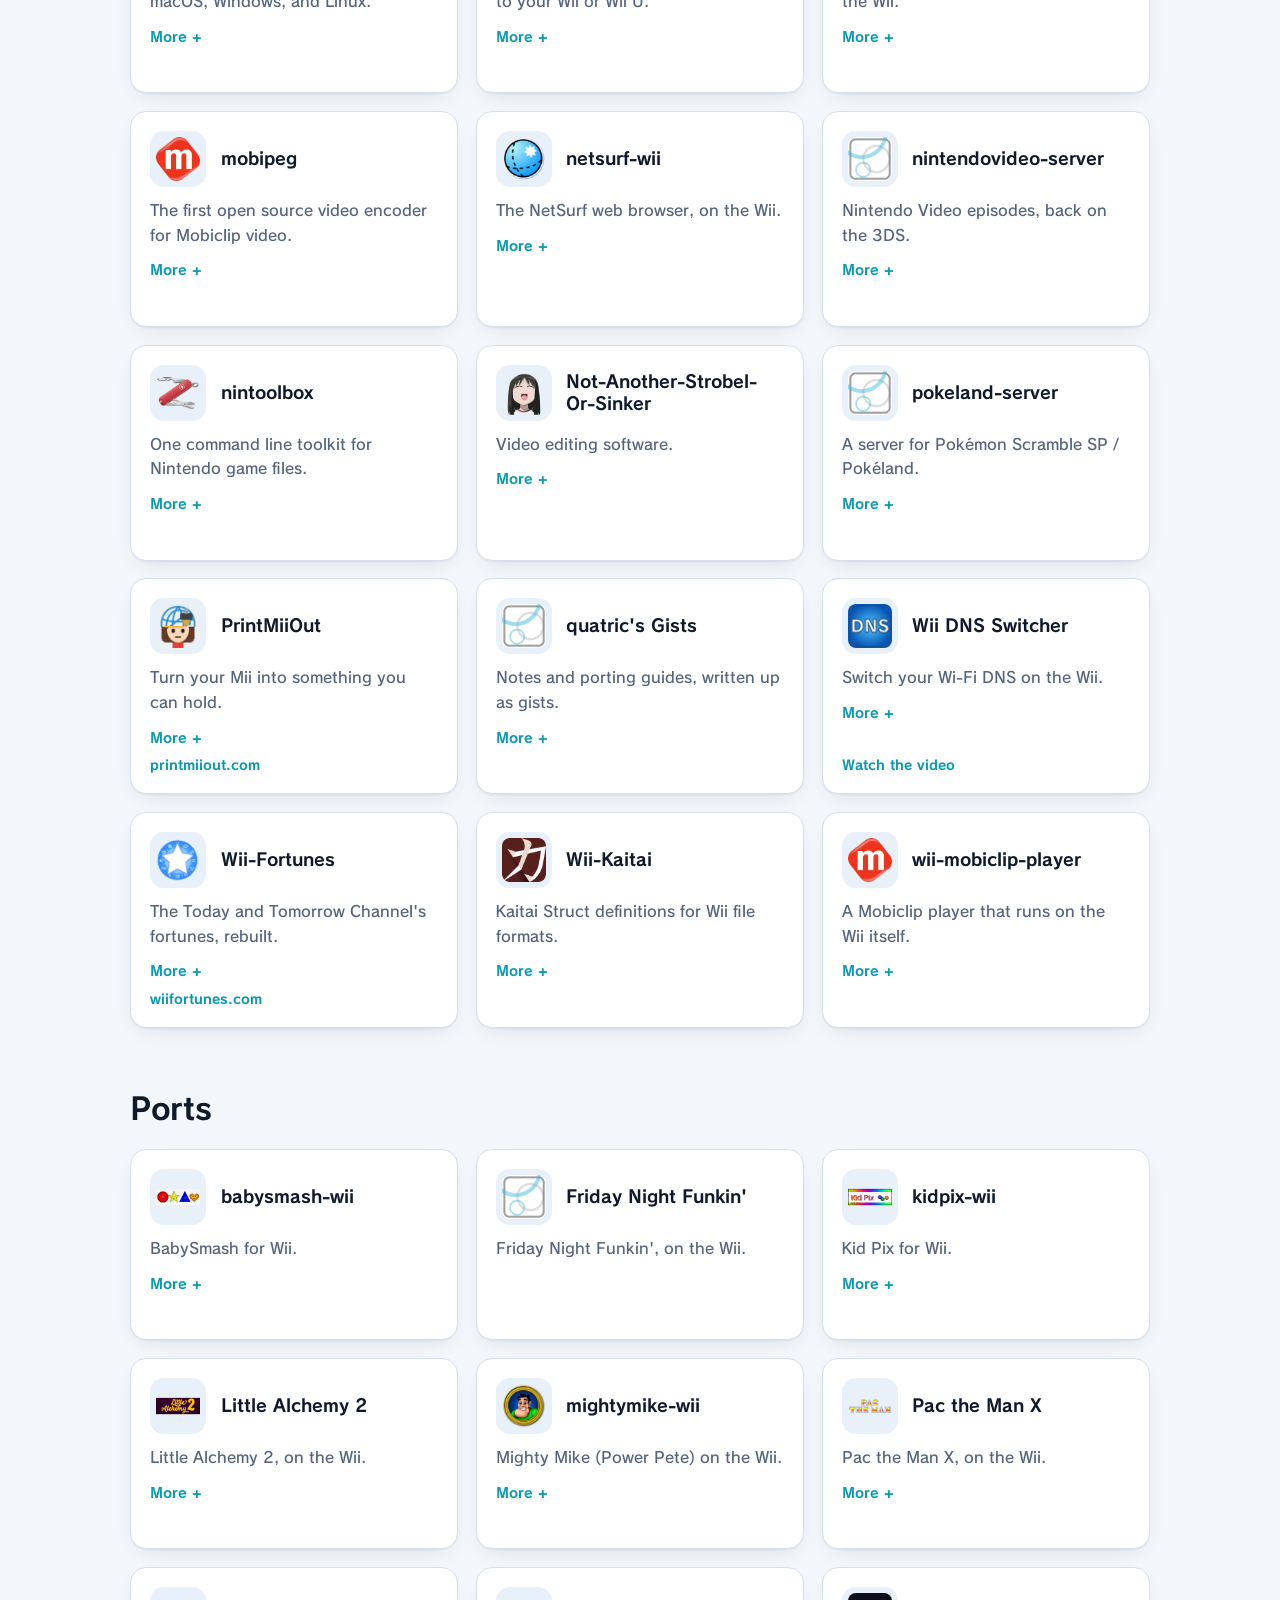
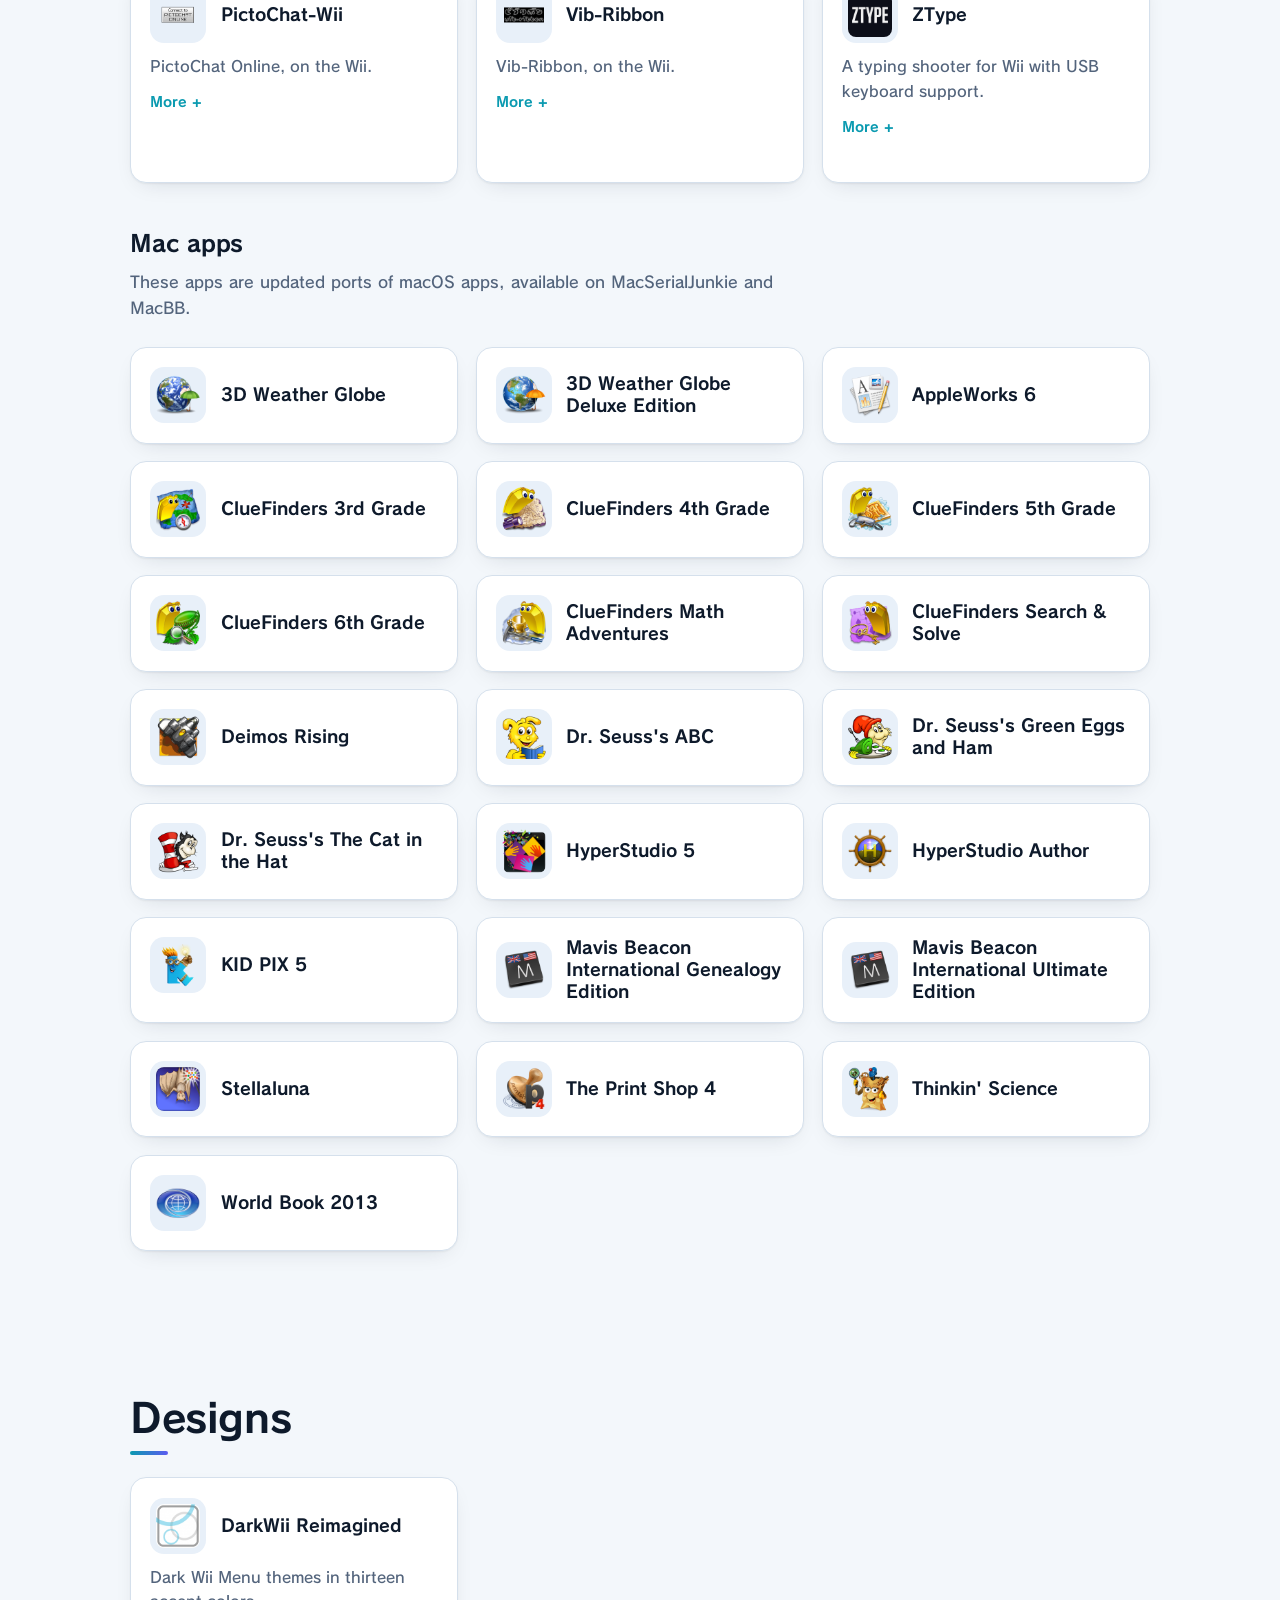
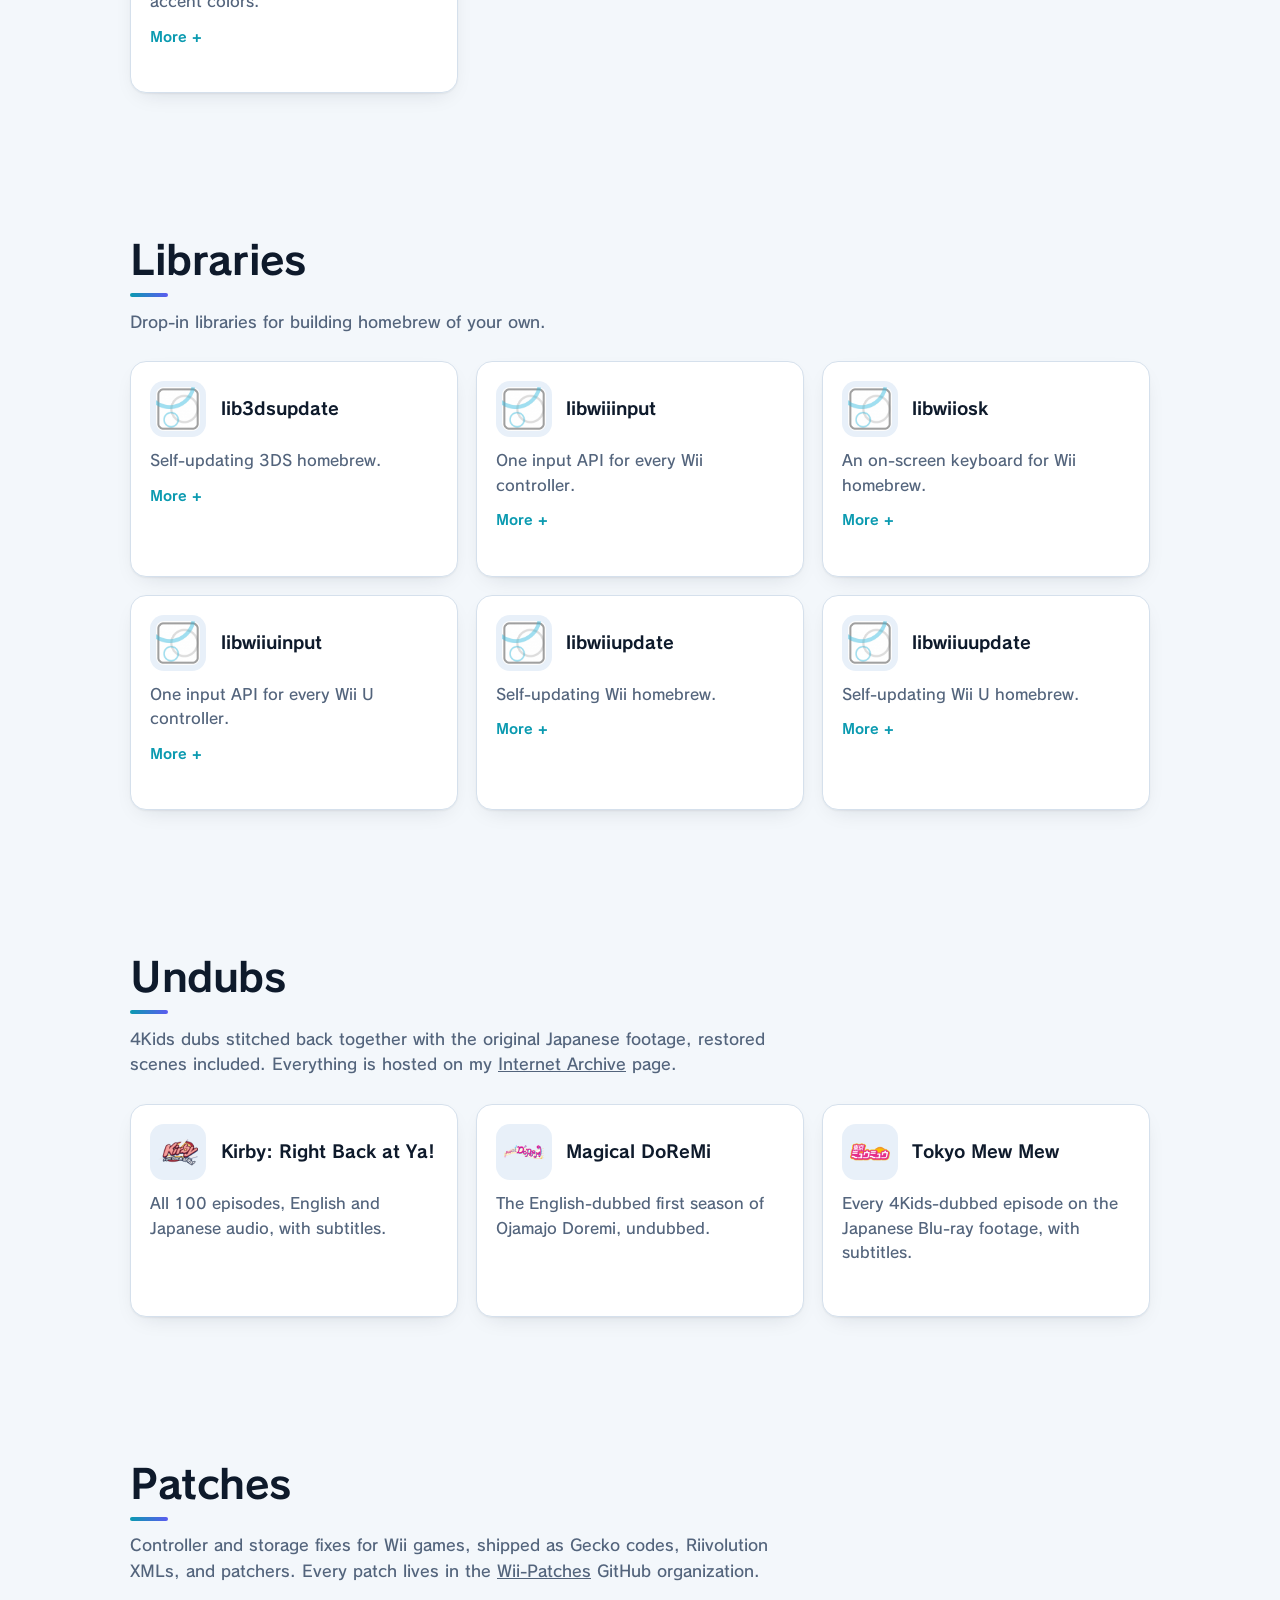
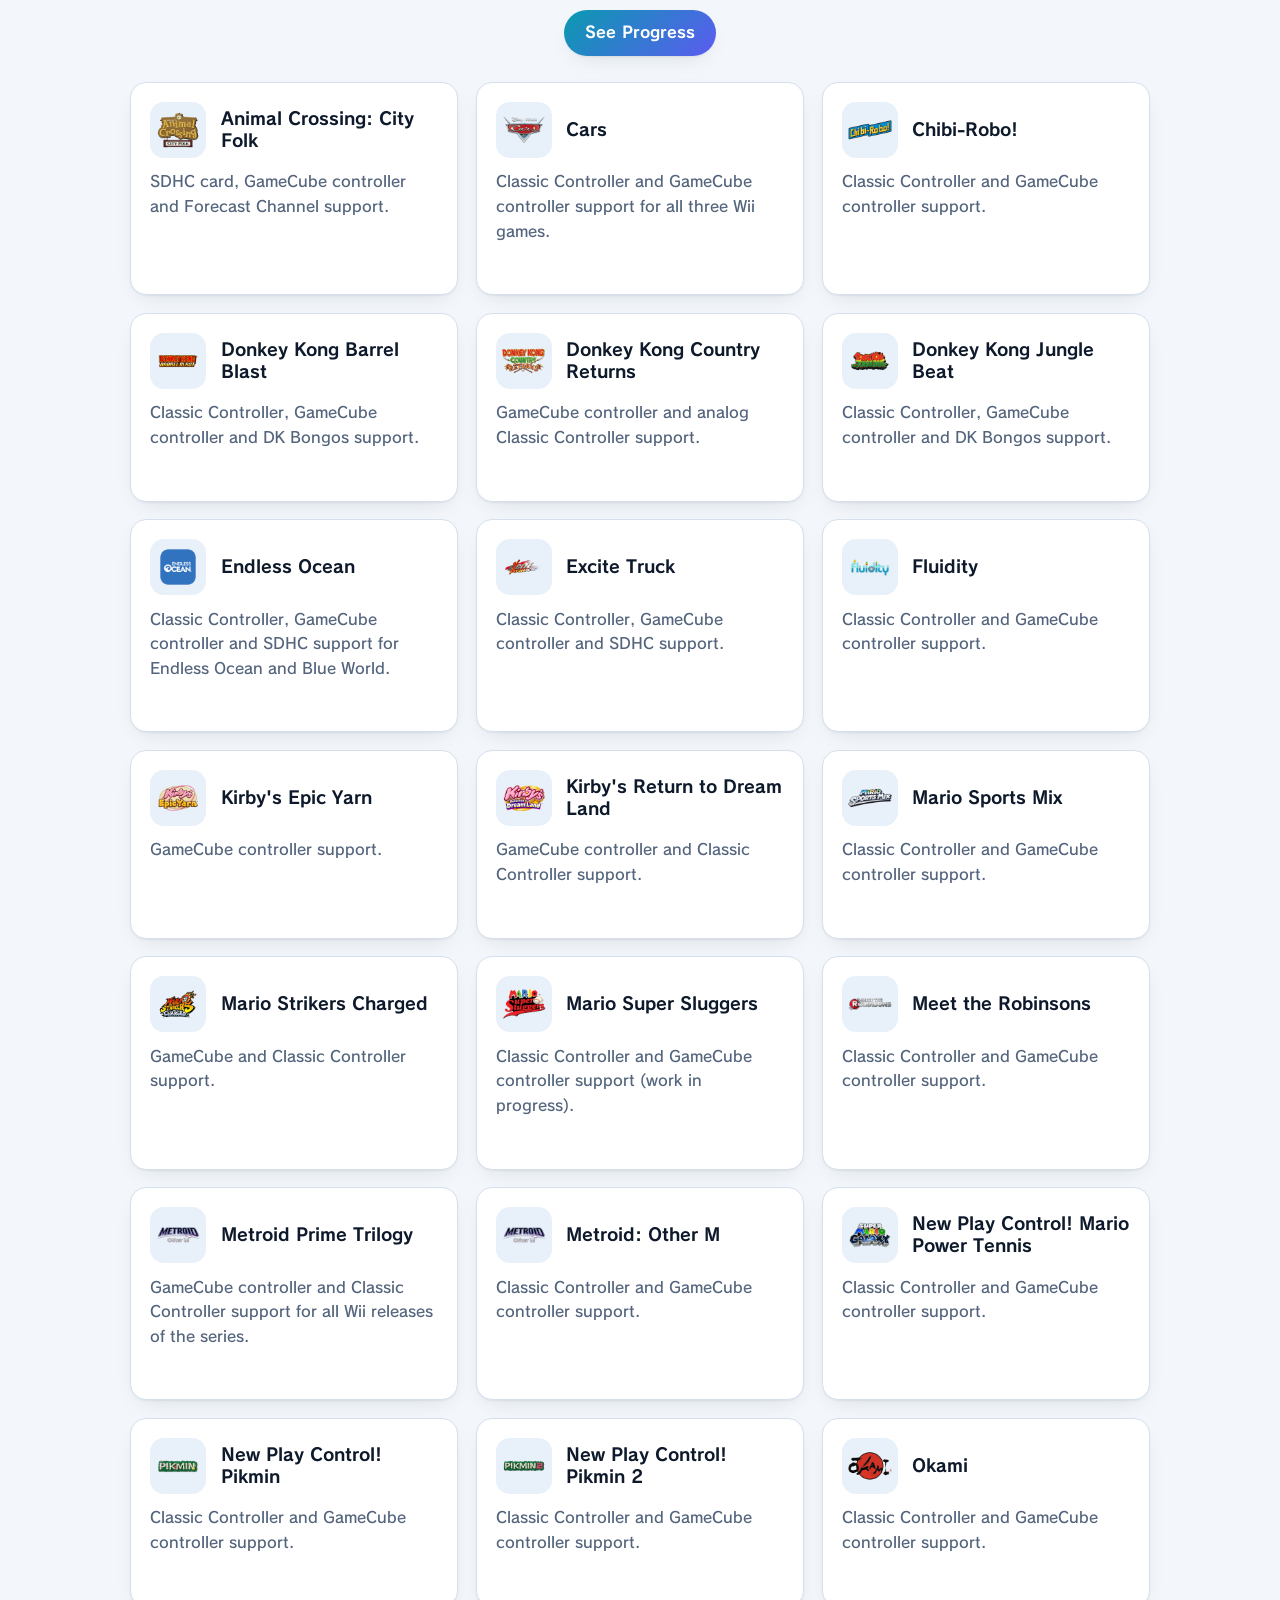
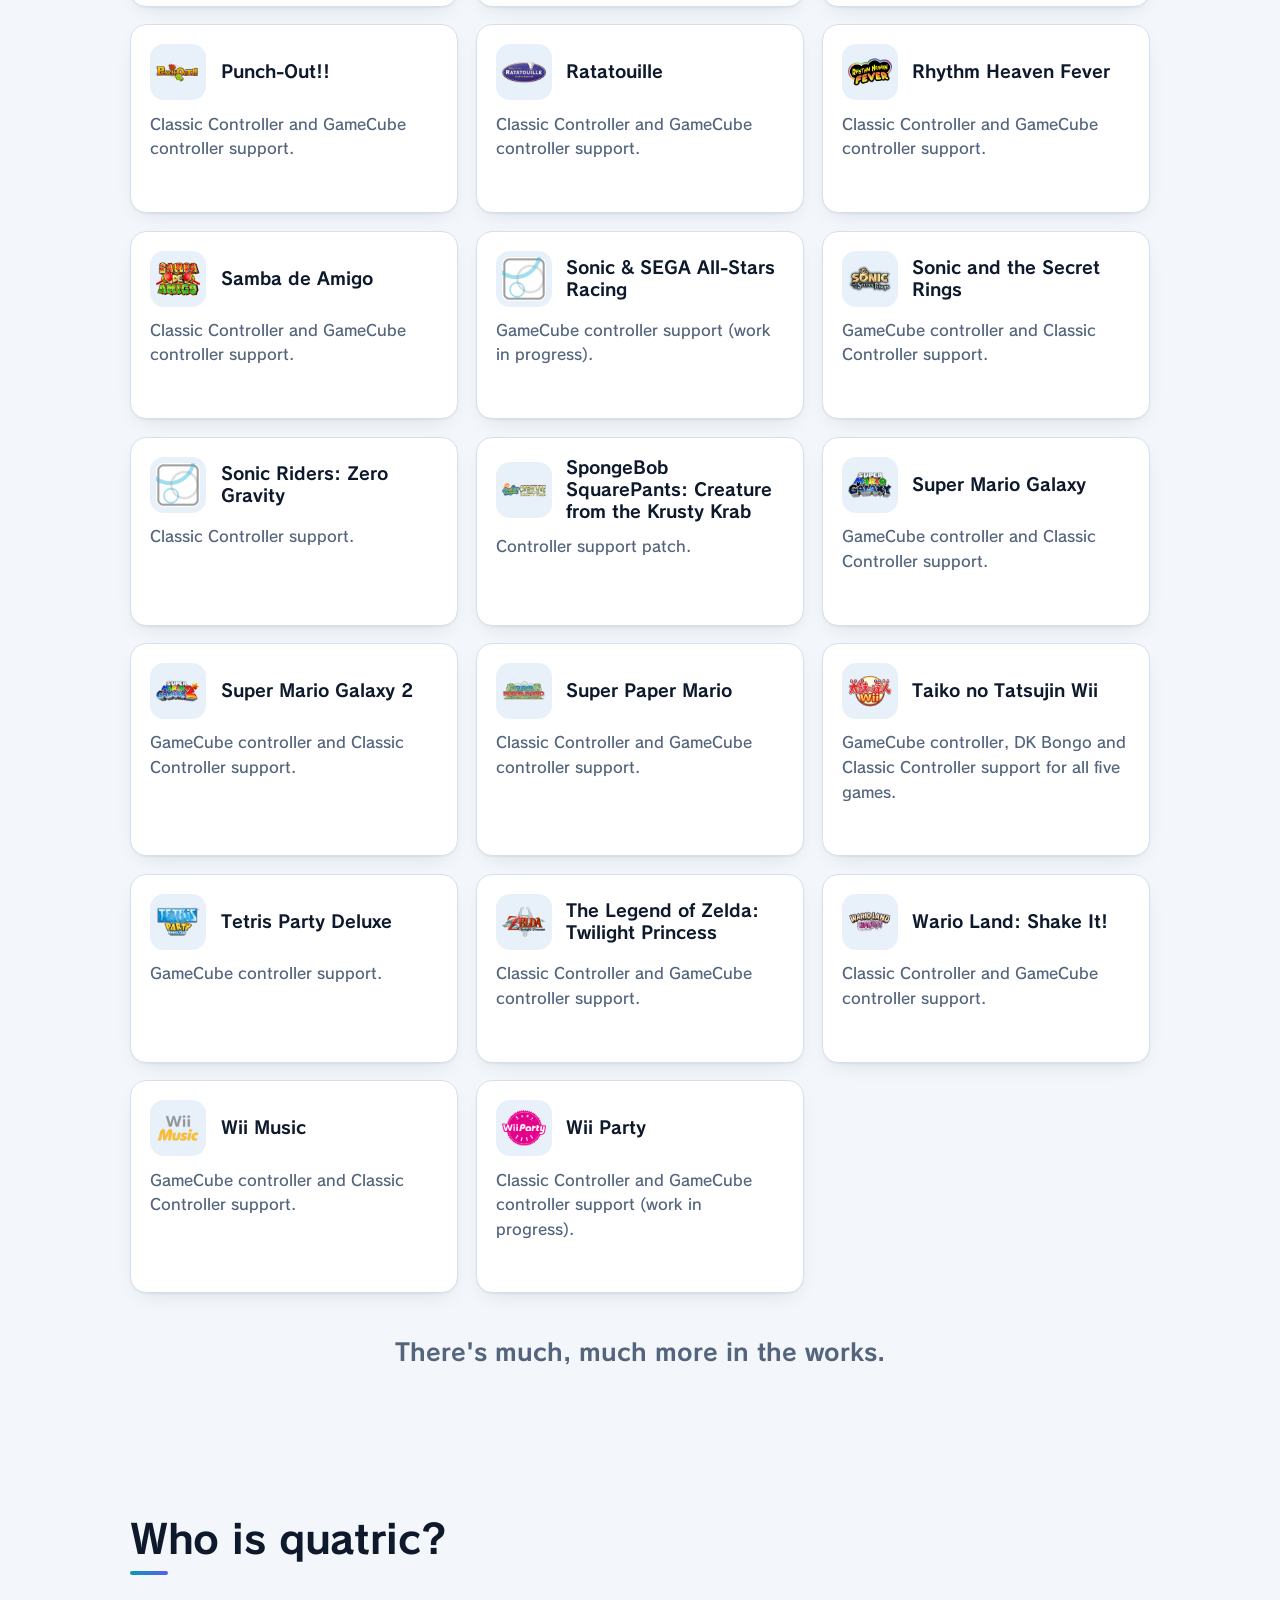
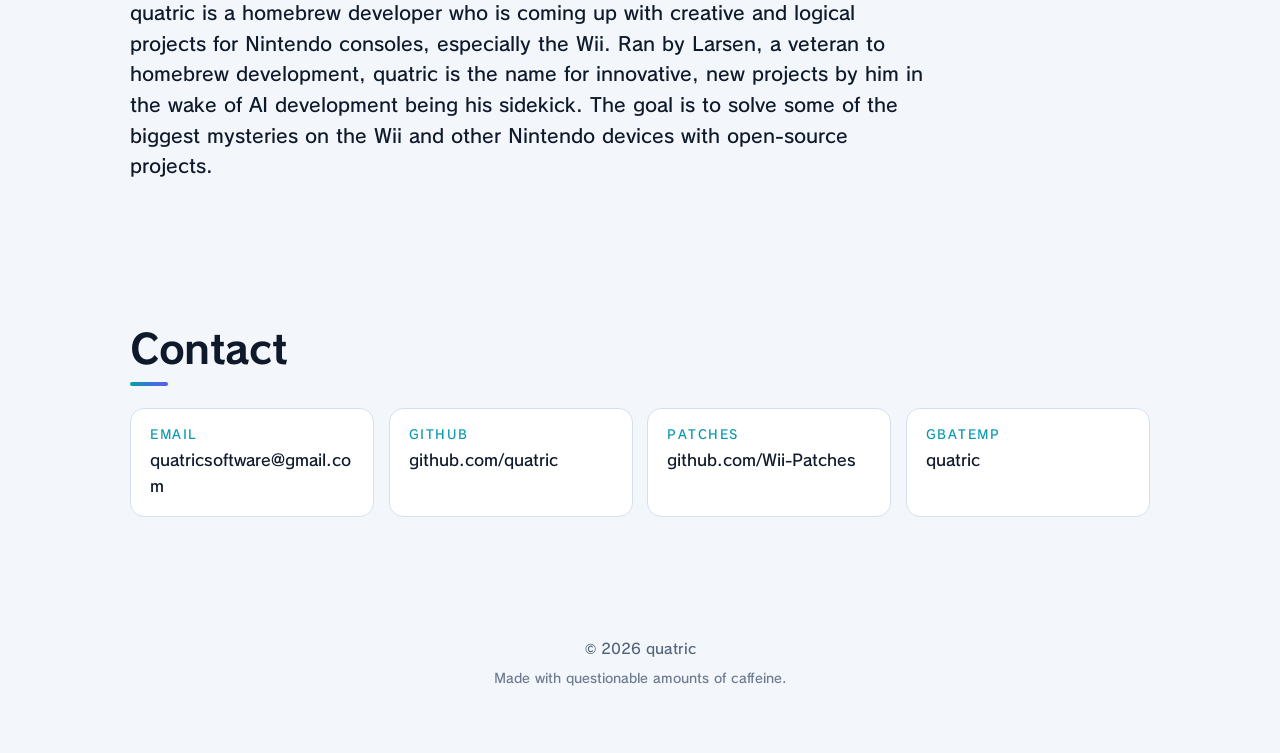
==== commit d2b416cc: "Add Wii DNS Switcher to the homepage and Homebrew Channel page" ====
--- a/index.html
+++ b/index.html
@@ -163,6 +163,13 @@
 <details><summary><span class="more">More</span><span class="less">Less</span></summary><p class="full">Various Gists for documentation on Wii curiosities.</p></details>
 </li>
 <li class="card web">
+<div class="card-head"><img class="icon" src="/img/wii-dns-switcher.png" alt="" width="64" height="64" loading="lazy"><h3><a href="https://github.com/quatric/Wii-DNS-Switcher" rel="noopener">Wii DNS Switcher</a></h3></div>
+<p>Switch your Wi-Fi DNS on the Wii.</p>
+<details><summary><span class="more">More</span><span class="less">Less</span></summary><p class="full">Saves named primary-DNS profiles on the SD card and applies them directly to the console&#x27;s Wi-Fi connections, without touching SSIDs or passwords. Secondary DNS is always 1.1.1.1.</p></details>
+<a class="site" href="https://www.youtube.com/watch?v=7xZZl6BWWLk" rel="noopener">Watch the video</a>
+<a class="gh" href="https://github.com/quatric/Wii-DNS-Switcher/releases/latest/" rel="noopener">GitHub &rarr;</a>
+</li>
+<li class="card web">
 <div class="card-head"><img class="icon" src="/img/wii-fortunes.png" alt="" width="64" height="64" loading="lazy"><h3><a href="https://wiifortunes.com/" rel="noopener">Wii-Fortunes</a></h3></div>
 <p>The Today and Tomorrow Channel&#x27;s fortunes, rebuilt.</p>
 <details><summary><span class="more">More</span><span class="less">Less</span></summary><p class="full">Reimplementation of the Wii Today &amp; Tomorrow Channel&#x27;s fortune maths: fortune, lucky colour, hints and compatibility for any person and date.</p></details>
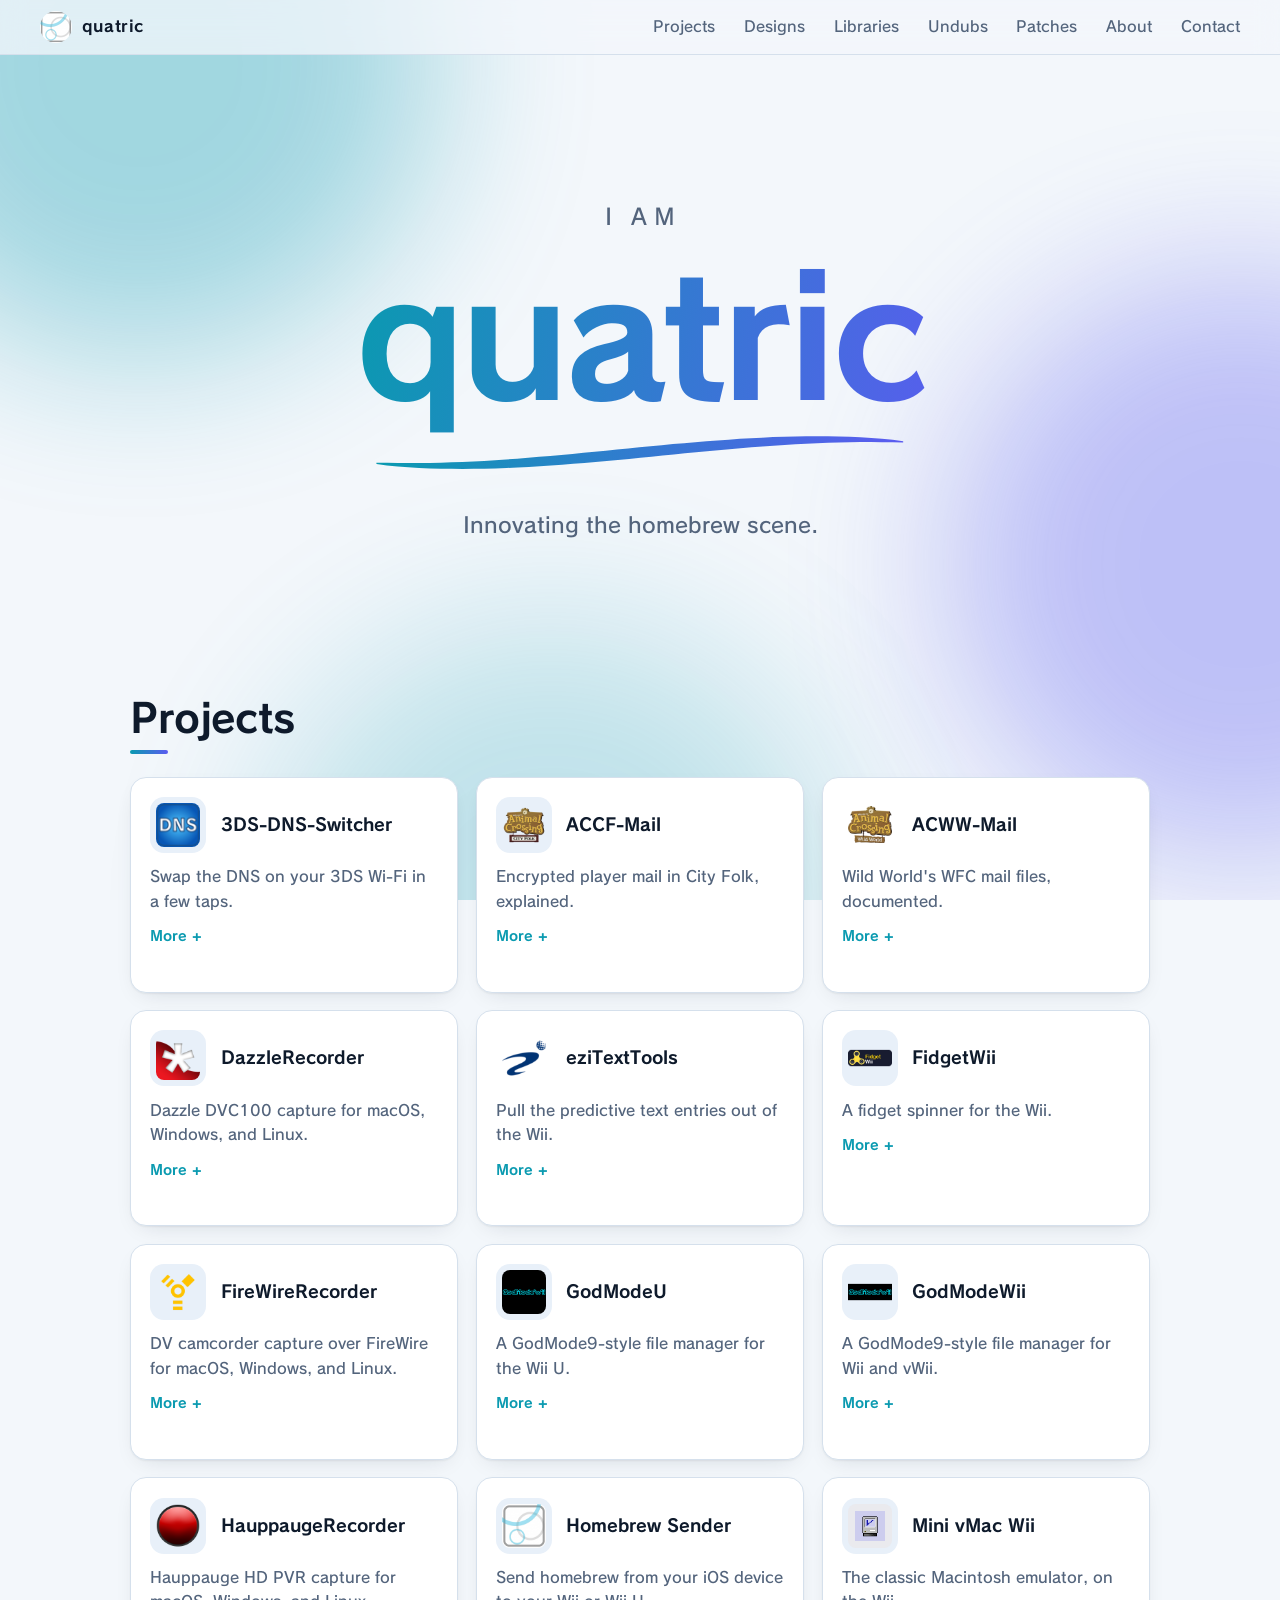
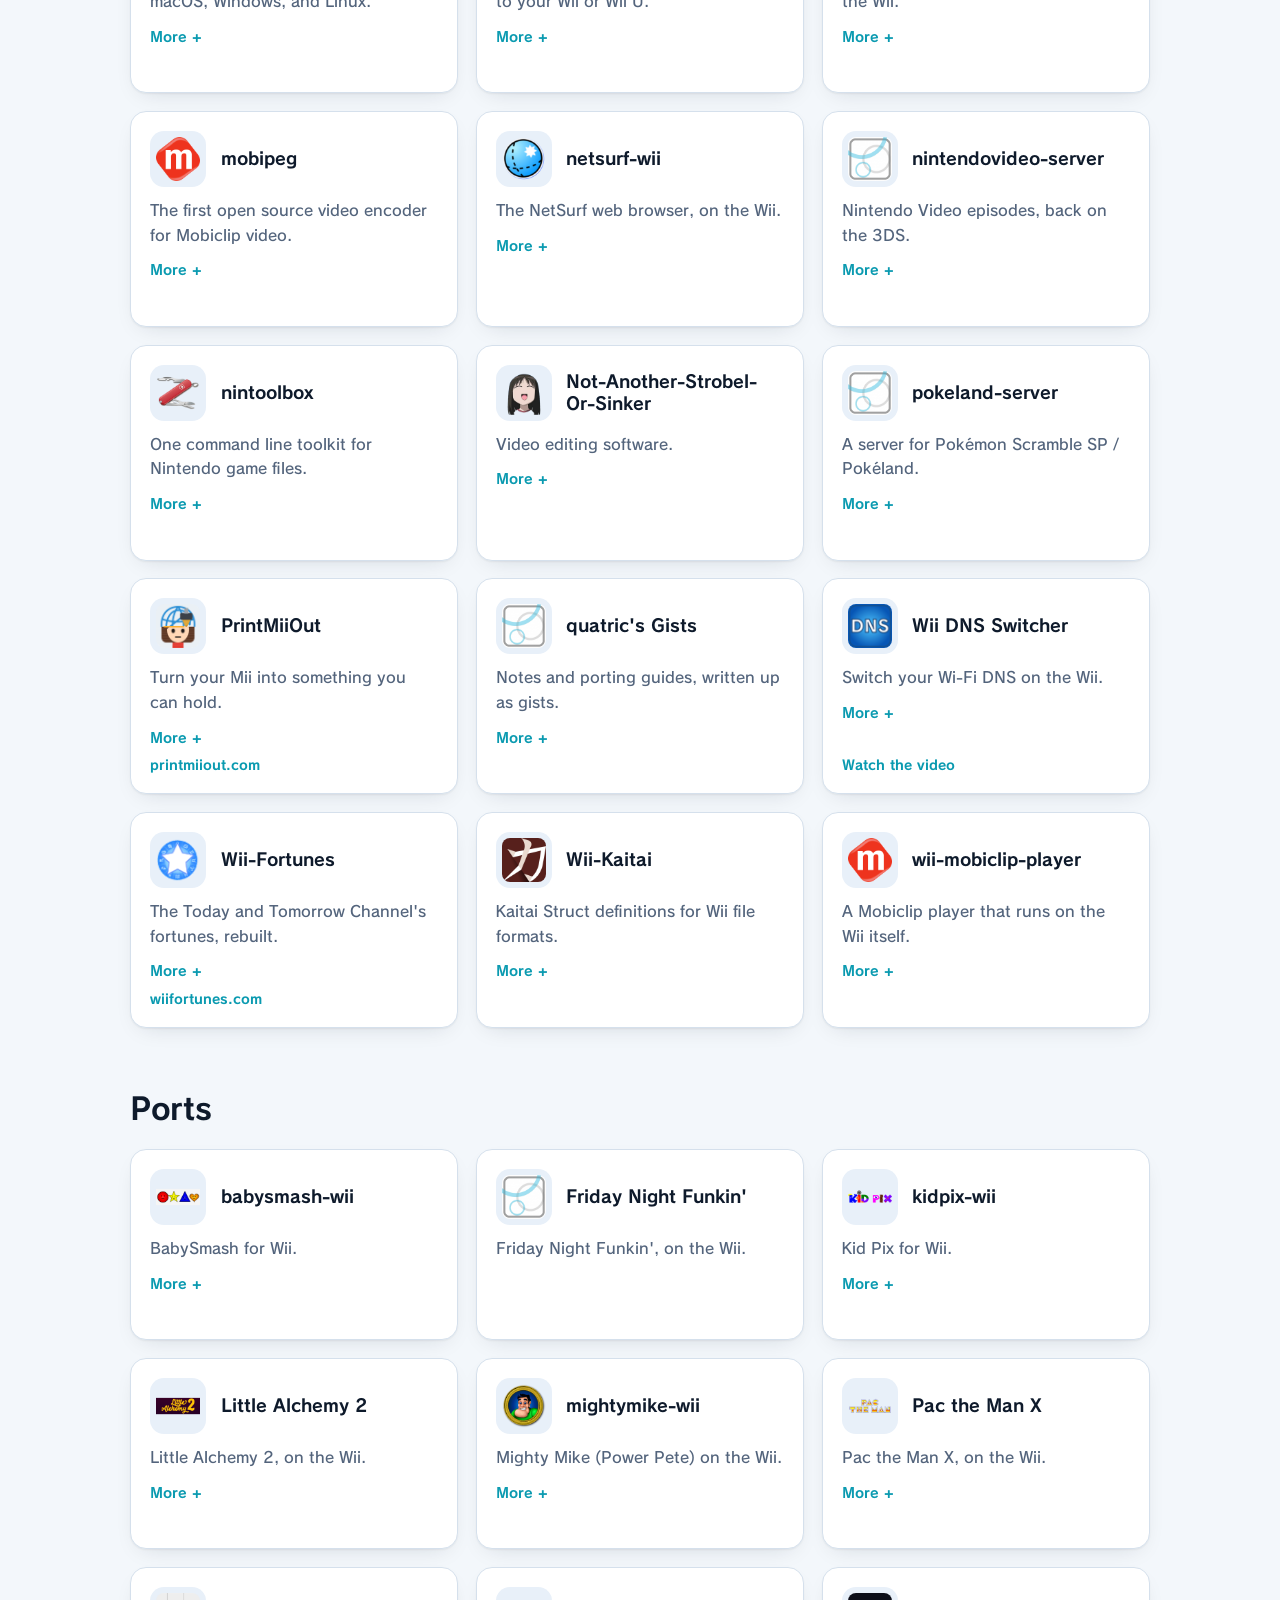
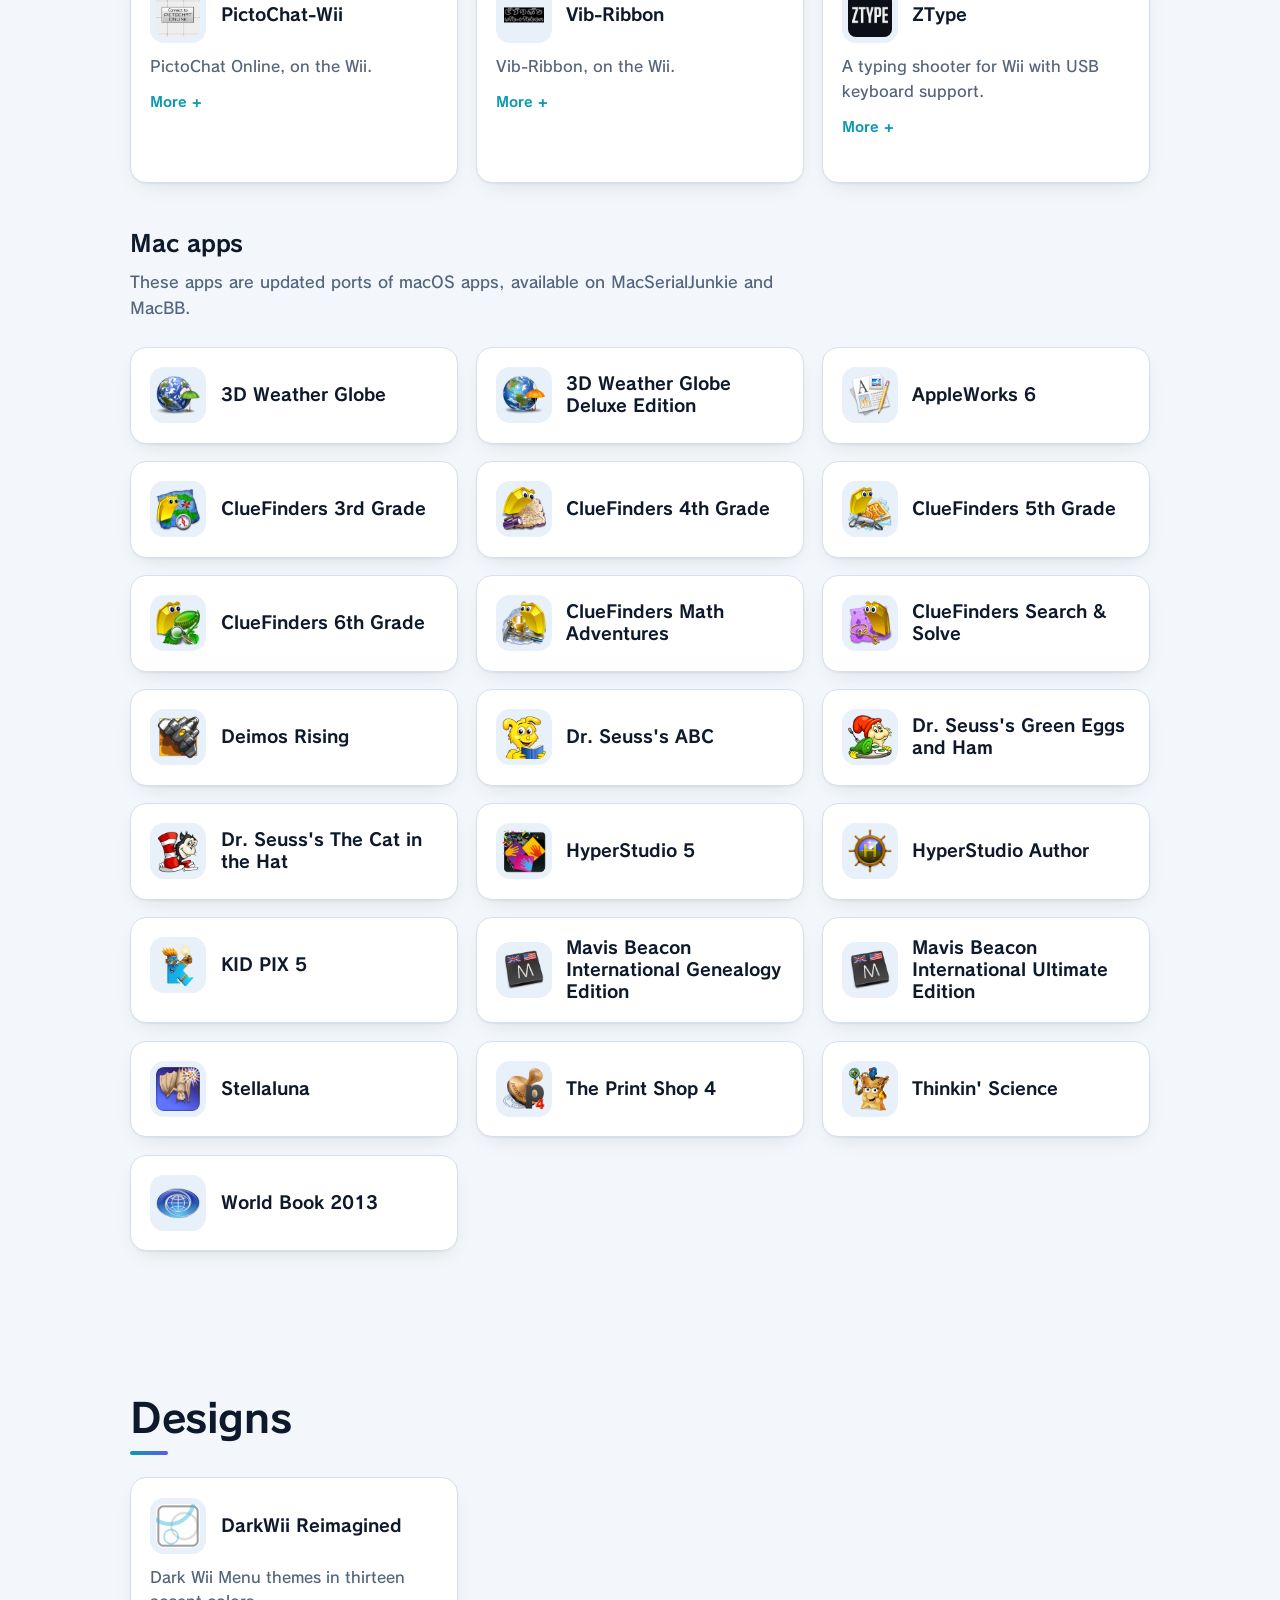
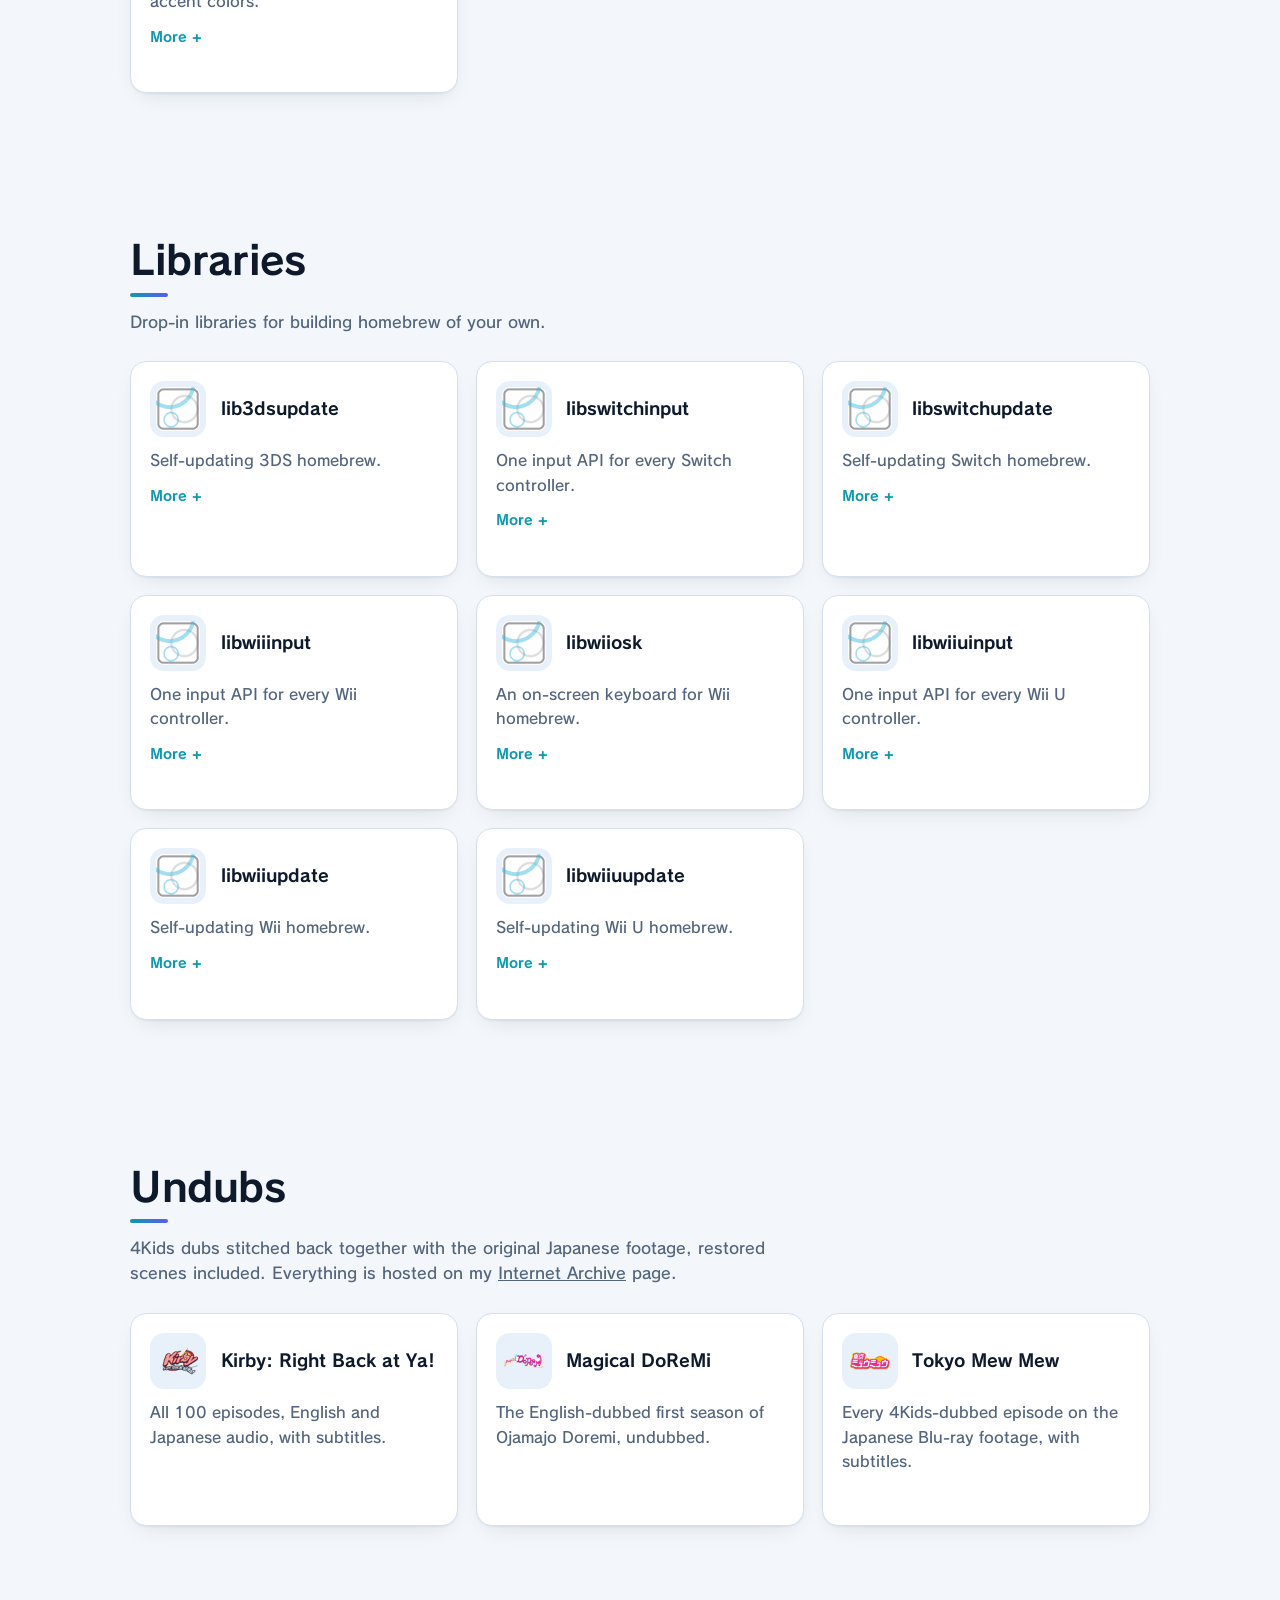
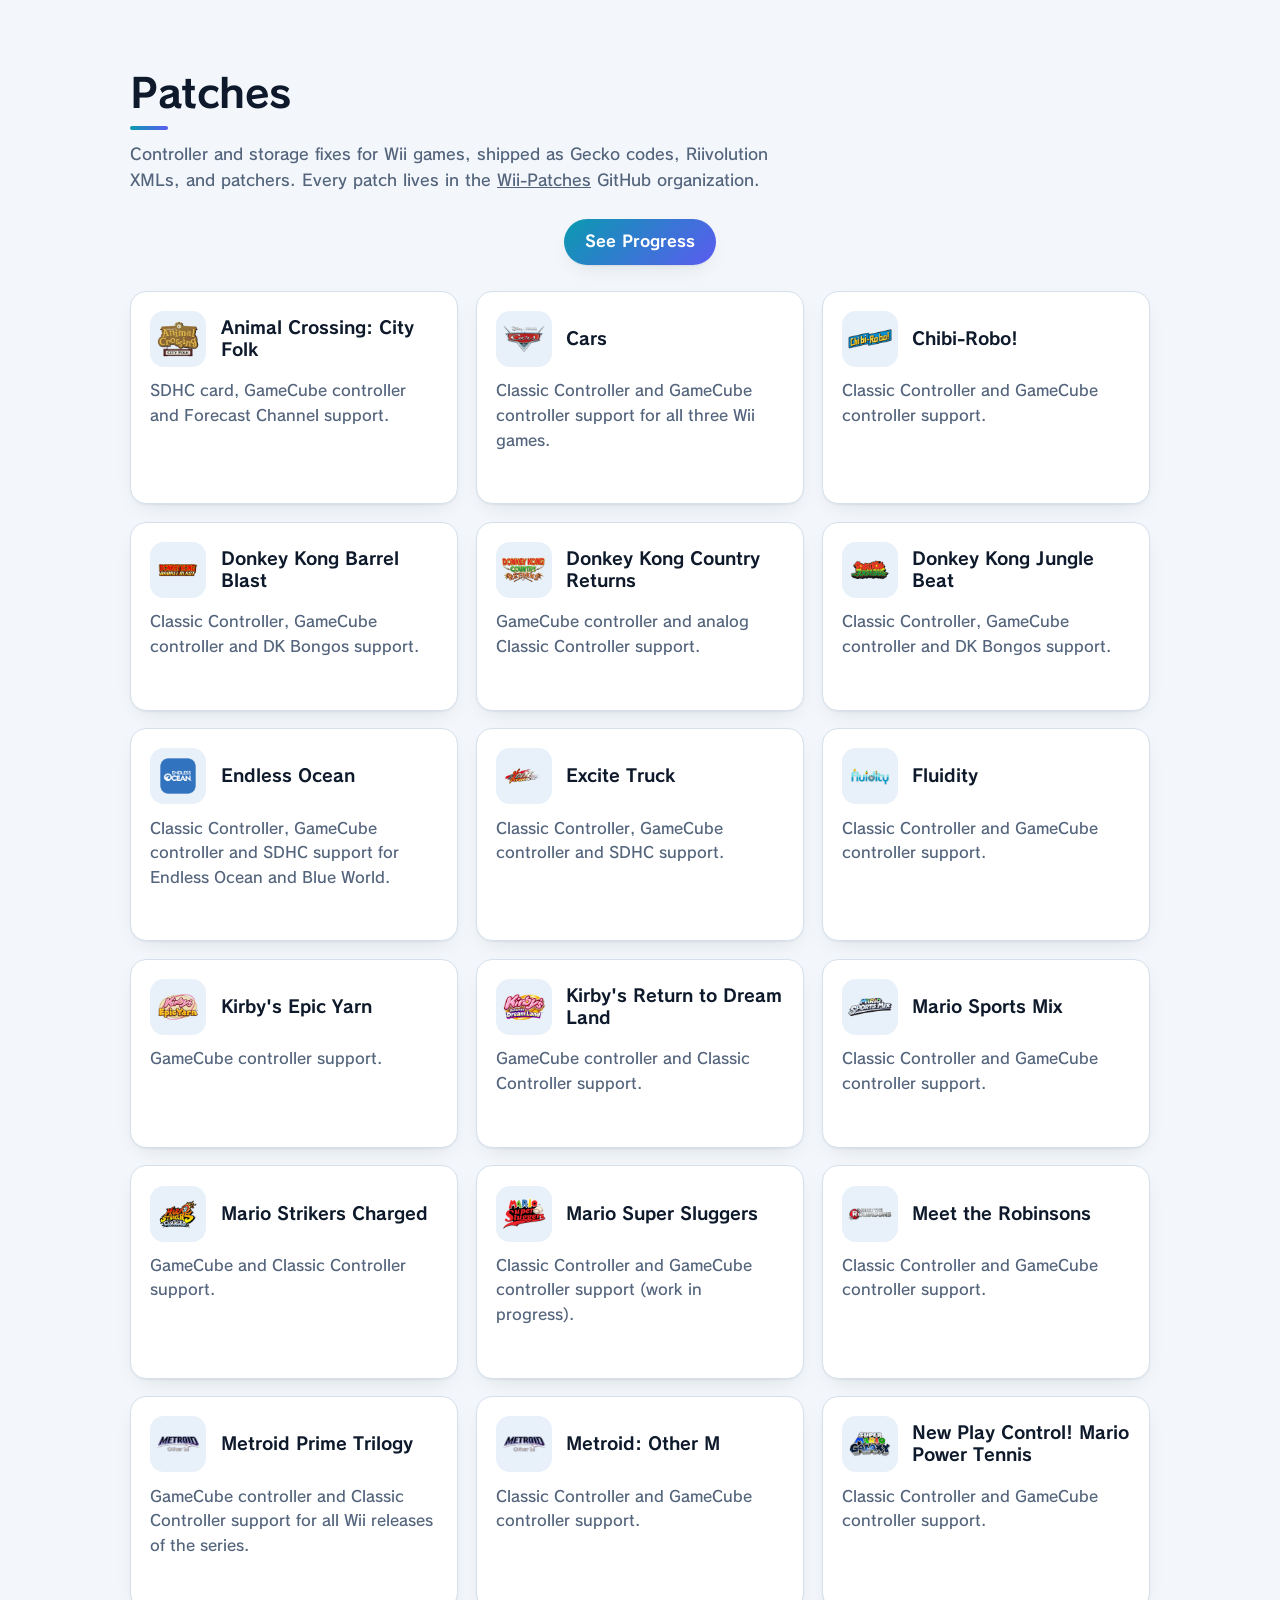
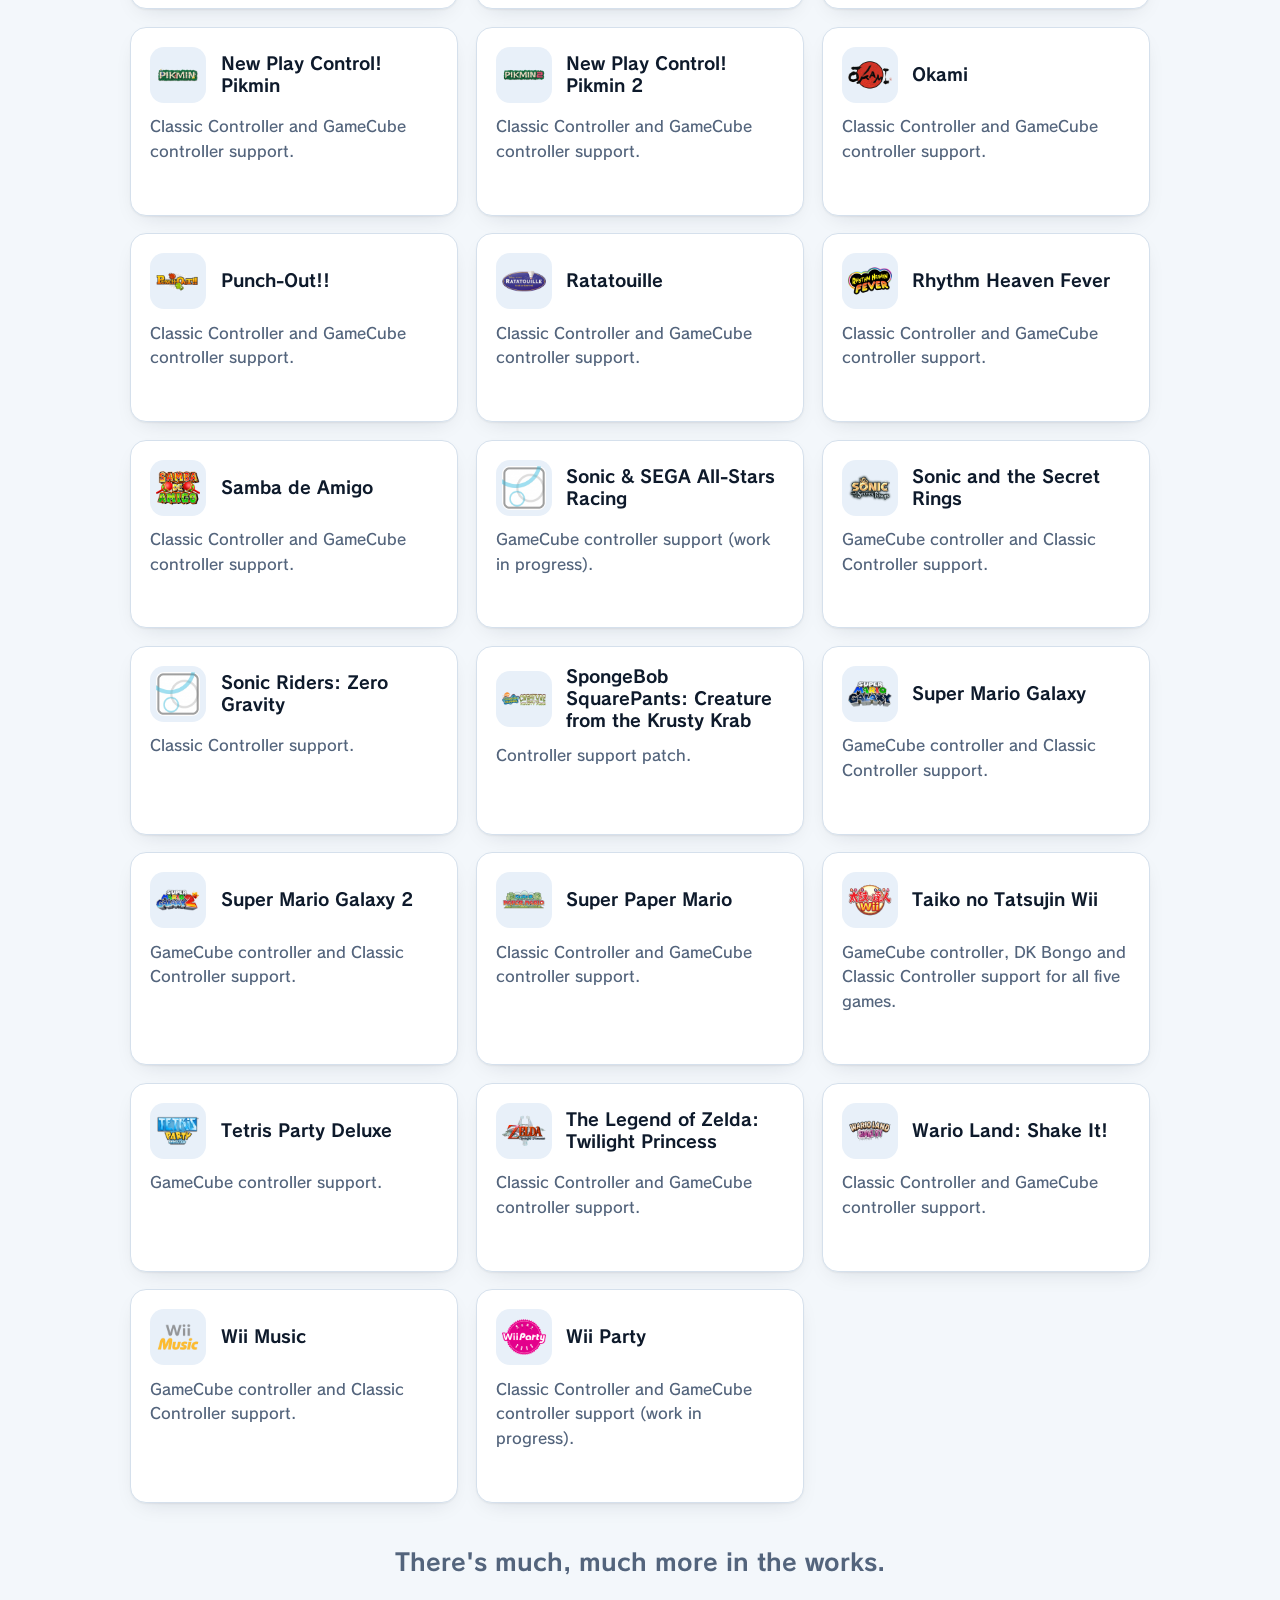
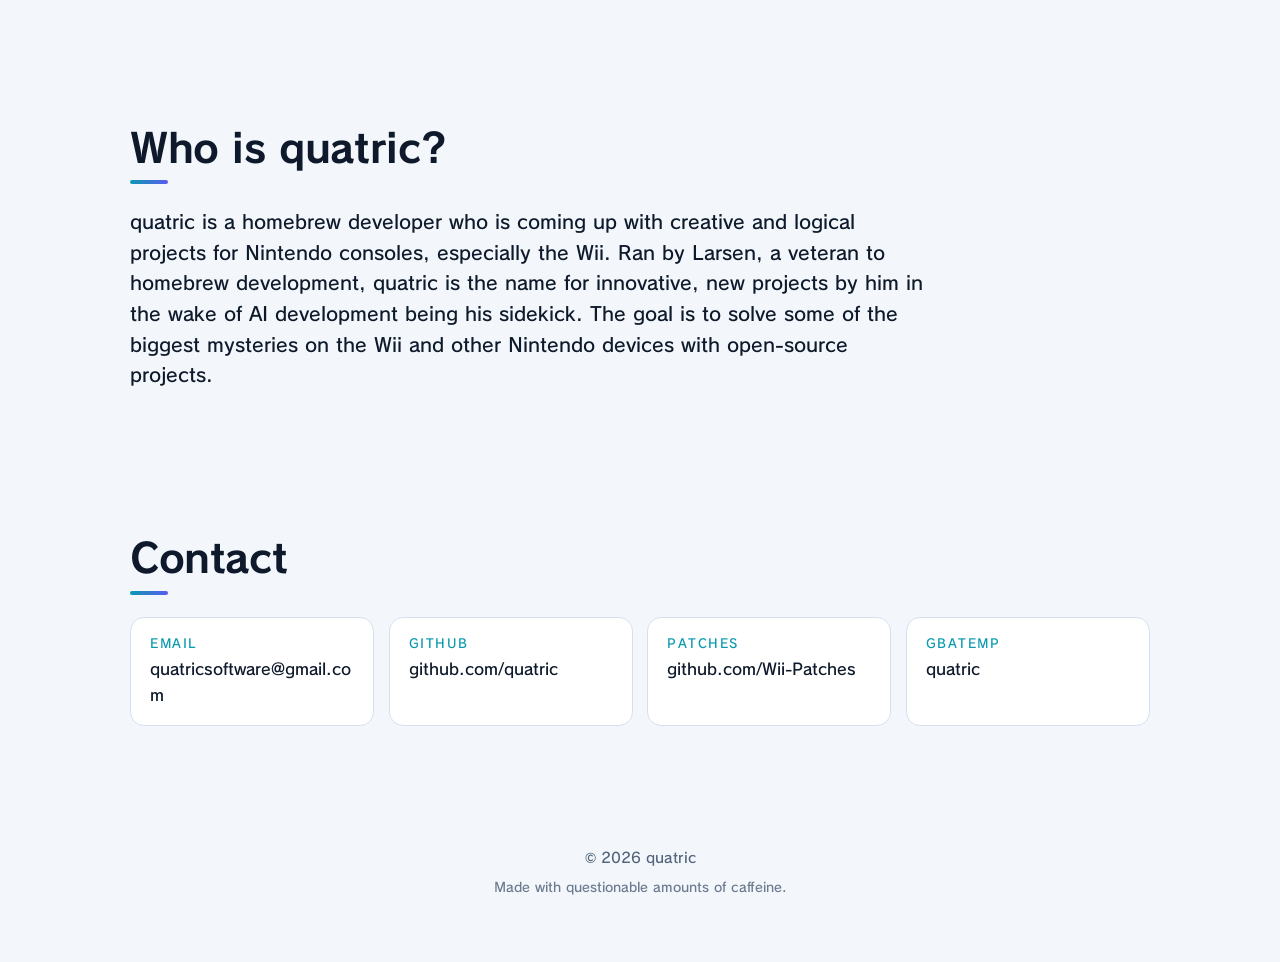
==== commit 7ebb7263: "Add libswitchinput and libswitchupdate to the libraries list" ====
--- a/index.html
+++ b/index.html
@@ -327,6 +327,16 @@
 <details><summary><span class="more">More</span><span class="less">Less</span></summary><p class="full">Checks GitHub for a newer release of a 3DS homebrew app, built on libctru. Works for both .3dsx and CIA builds.</p></details>
 </li>
 <li class="card">
+<div class="card-head"><img class="icon" src="/img/quatric.png" alt="" width="64" height="64" loading="lazy"><h3><a href="https://github.com/quatric/libswitchinput" rel="noopener">libswitchinput</a></h3></div>
+<p>One input API for every Switch controller.</p>
+<details><summary><span class="more">More</span><span class="less">Less</span></summary><p class="full">Controller input library for the Switch, so homebrew can support every controller through a single interface.</p></details>
+</li>
+<li class="card">
+<div class="card-head"><img class="icon" src="/img/quatric.png" alt="" width="64" height="64" loading="lazy"><h3><a href="https://github.com/quatric/libswitchupdate" rel="noopener">libswitchupdate</a></h3></div>
+<p>Self-updating Switch homebrew.</p>
+<details><summary><span class="more">More</span><span class="less">Less</span></summary><p class="full">Checks GitHub for a newer release of a Switch homebrew app, built on libnx.</p></details>
+</li>
+<li class="card">
 <div class="card-head"><img class="icon" src="/img/quatric.png" alt="" width="64" height="64" loading="lazy"><h3><a href="https://github.com/quatric/libwiiinput" rel="noopener">libwiiinput</a></h3></div>
 <p>One input API for every Wii controller.</p>
 <details><summary><span class="more">More</span><span class="less">Less</span></summary><p class="full">Controller input library for the Wii, so homebrew can support every controller through a single interface.</p></details>
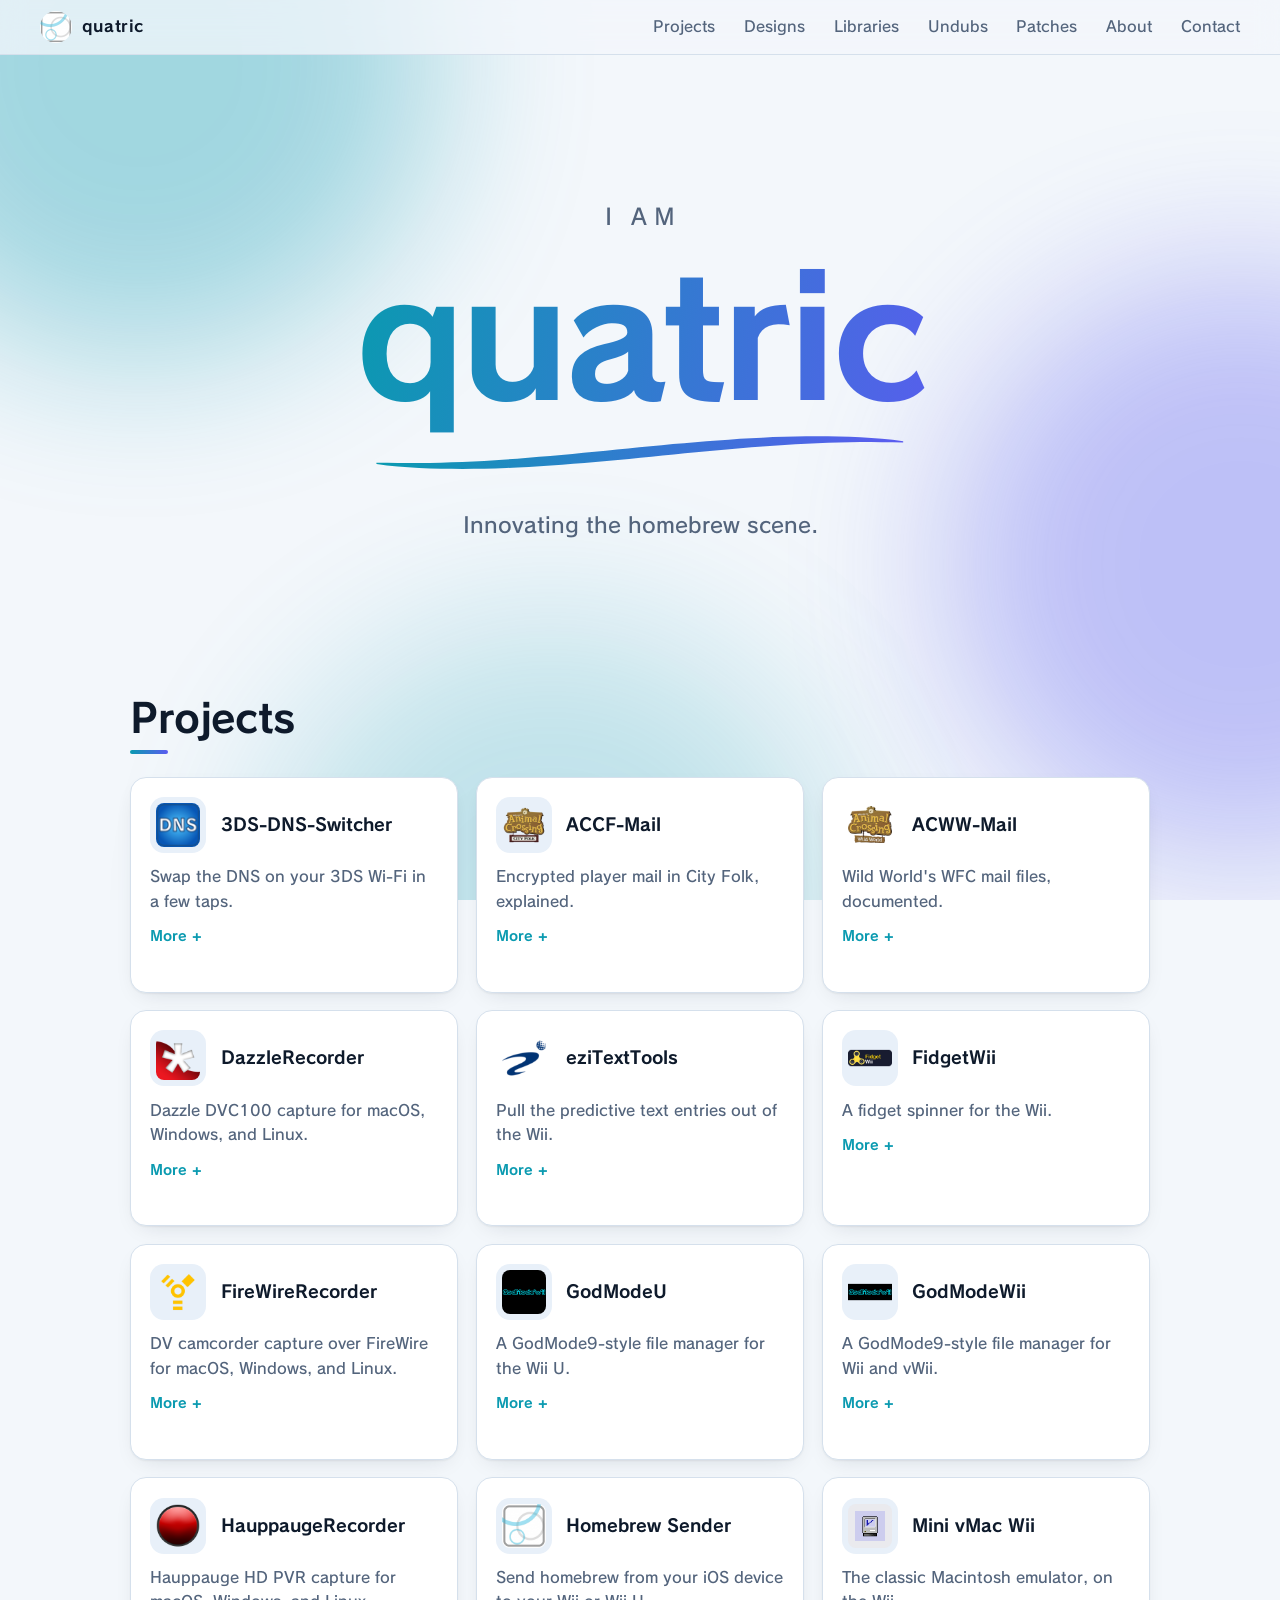
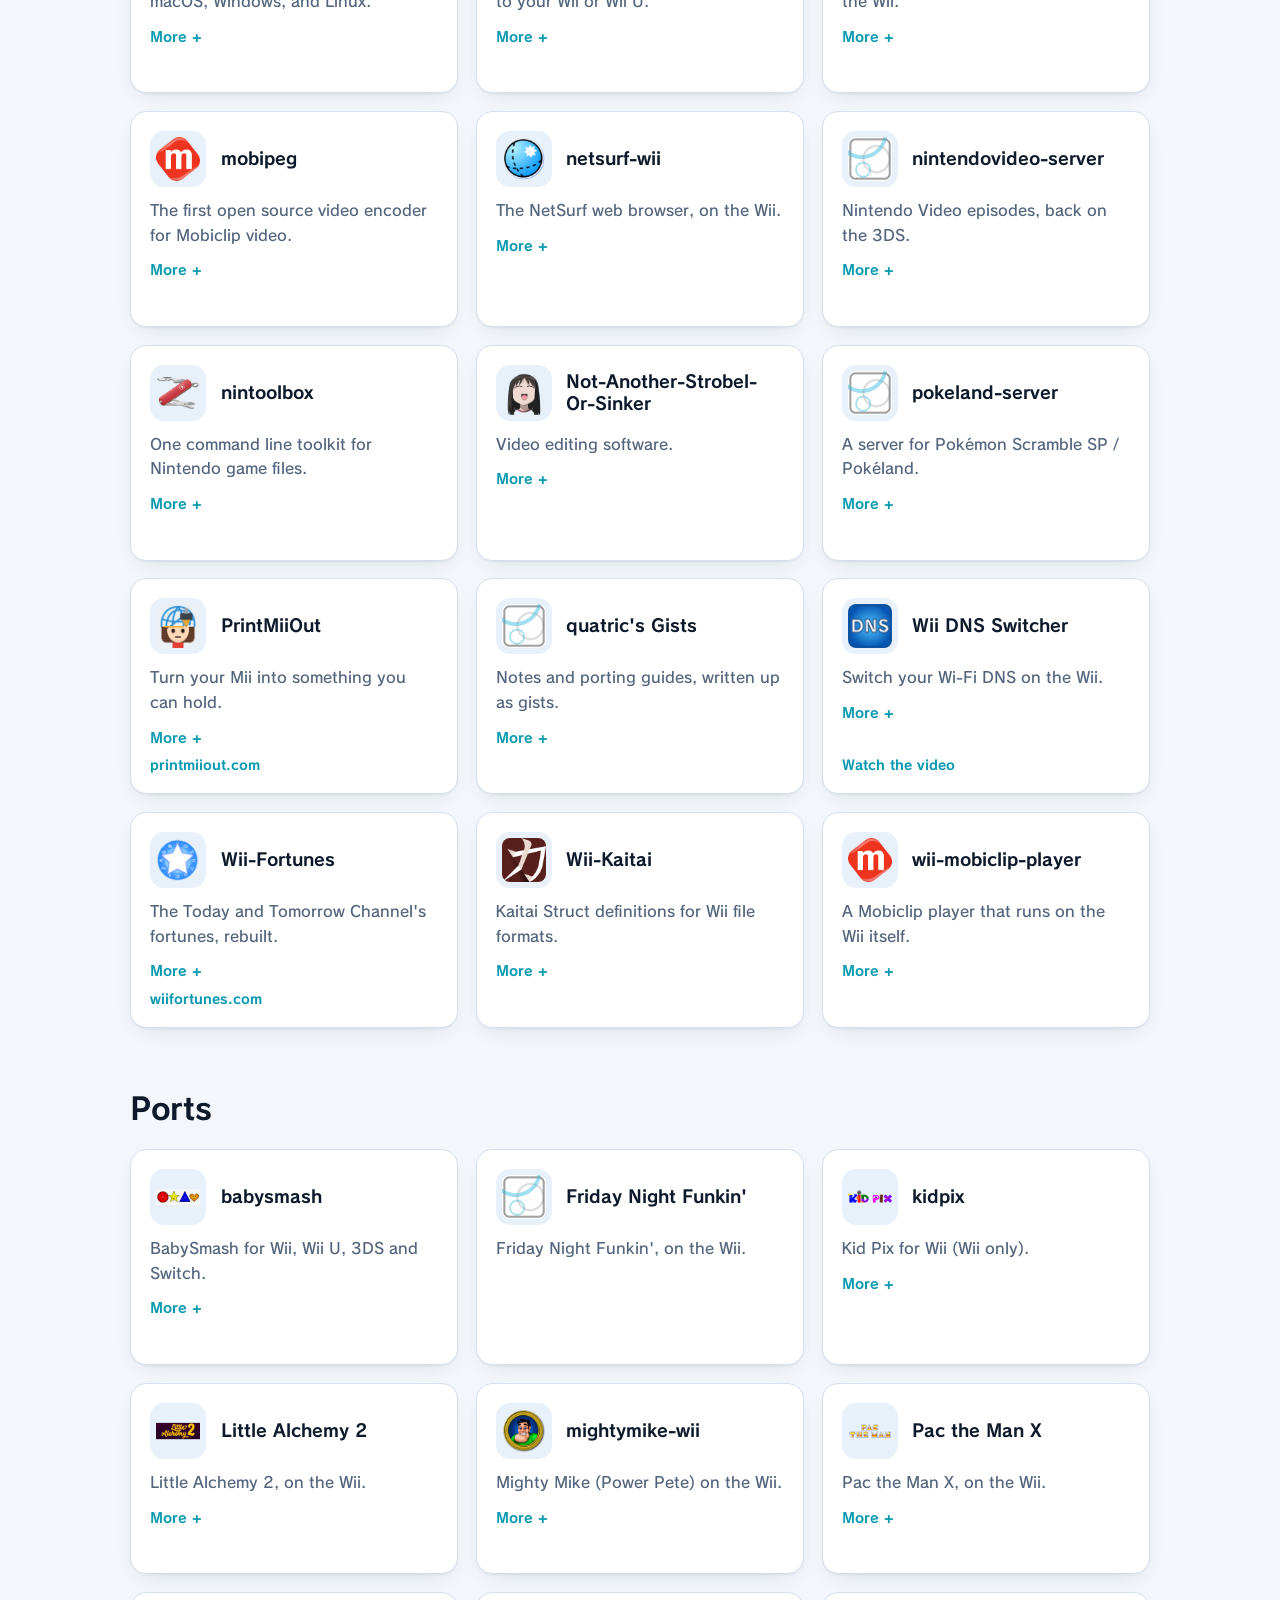
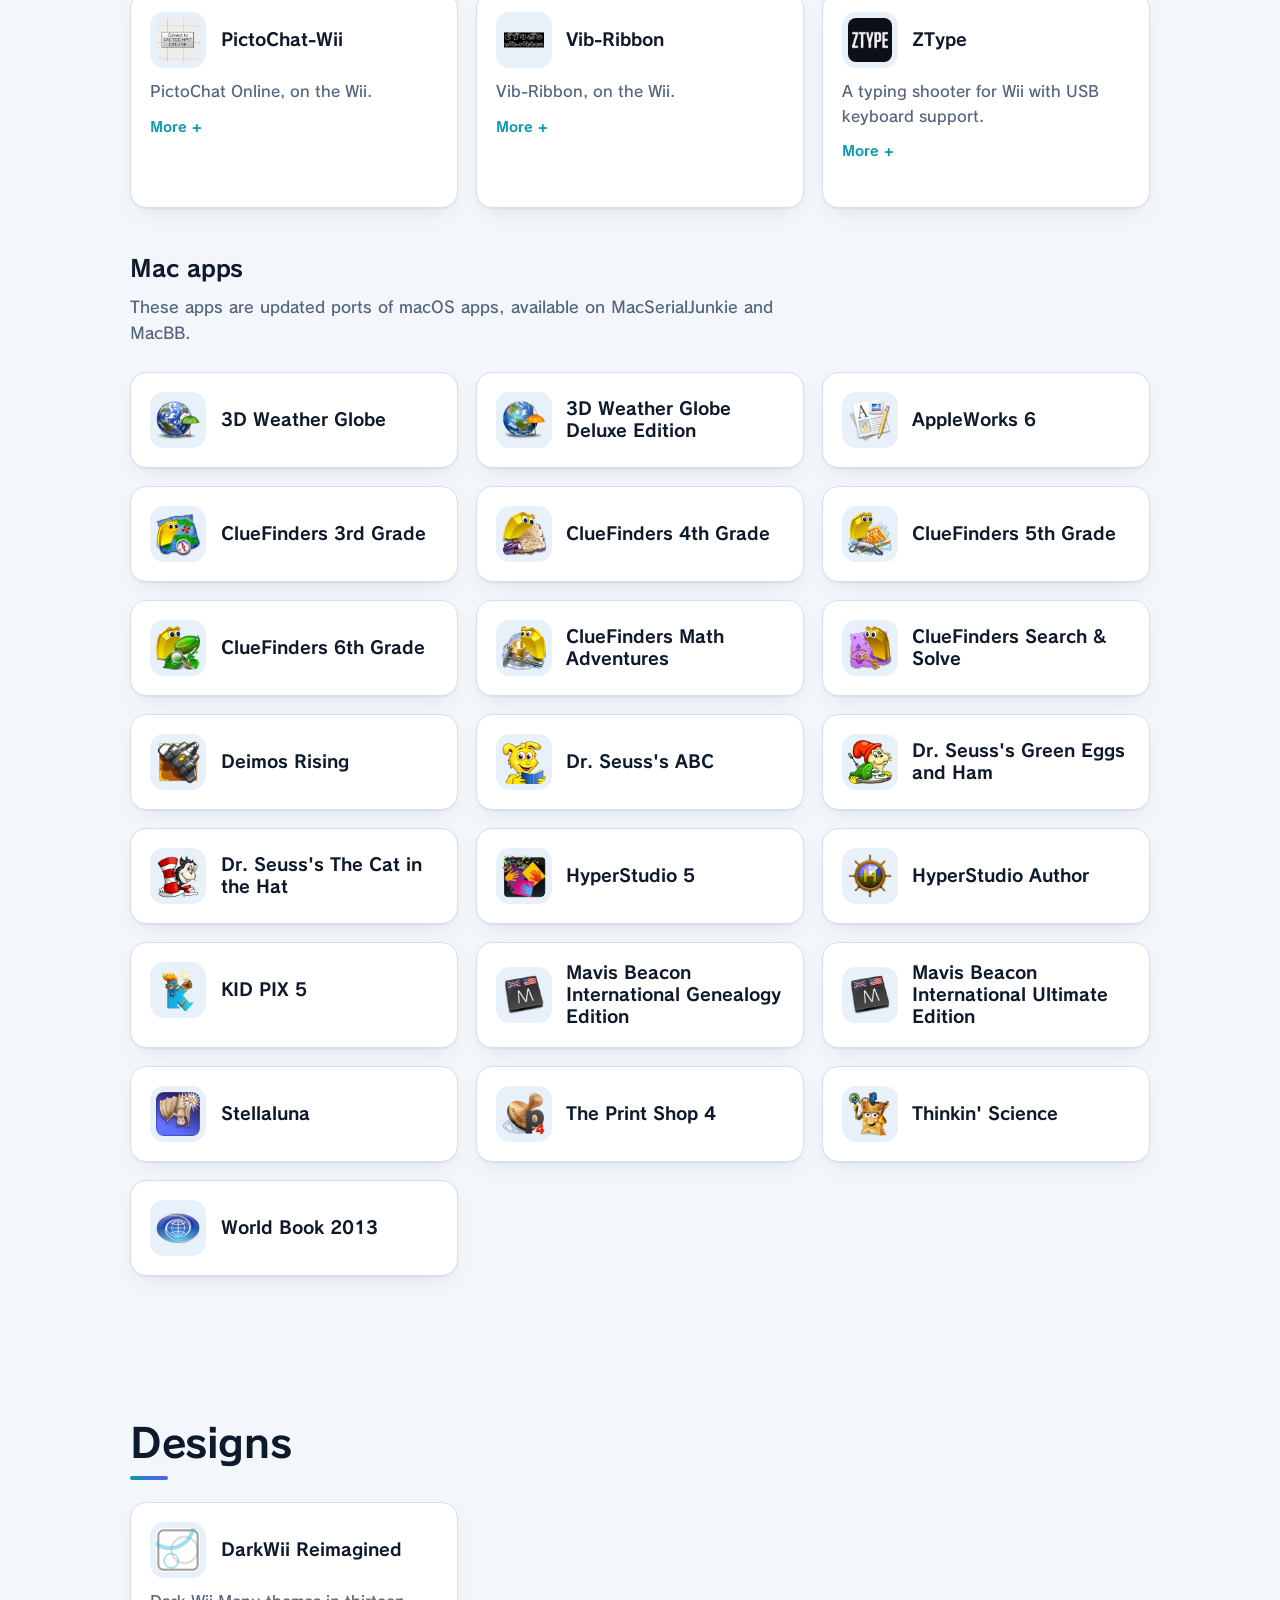
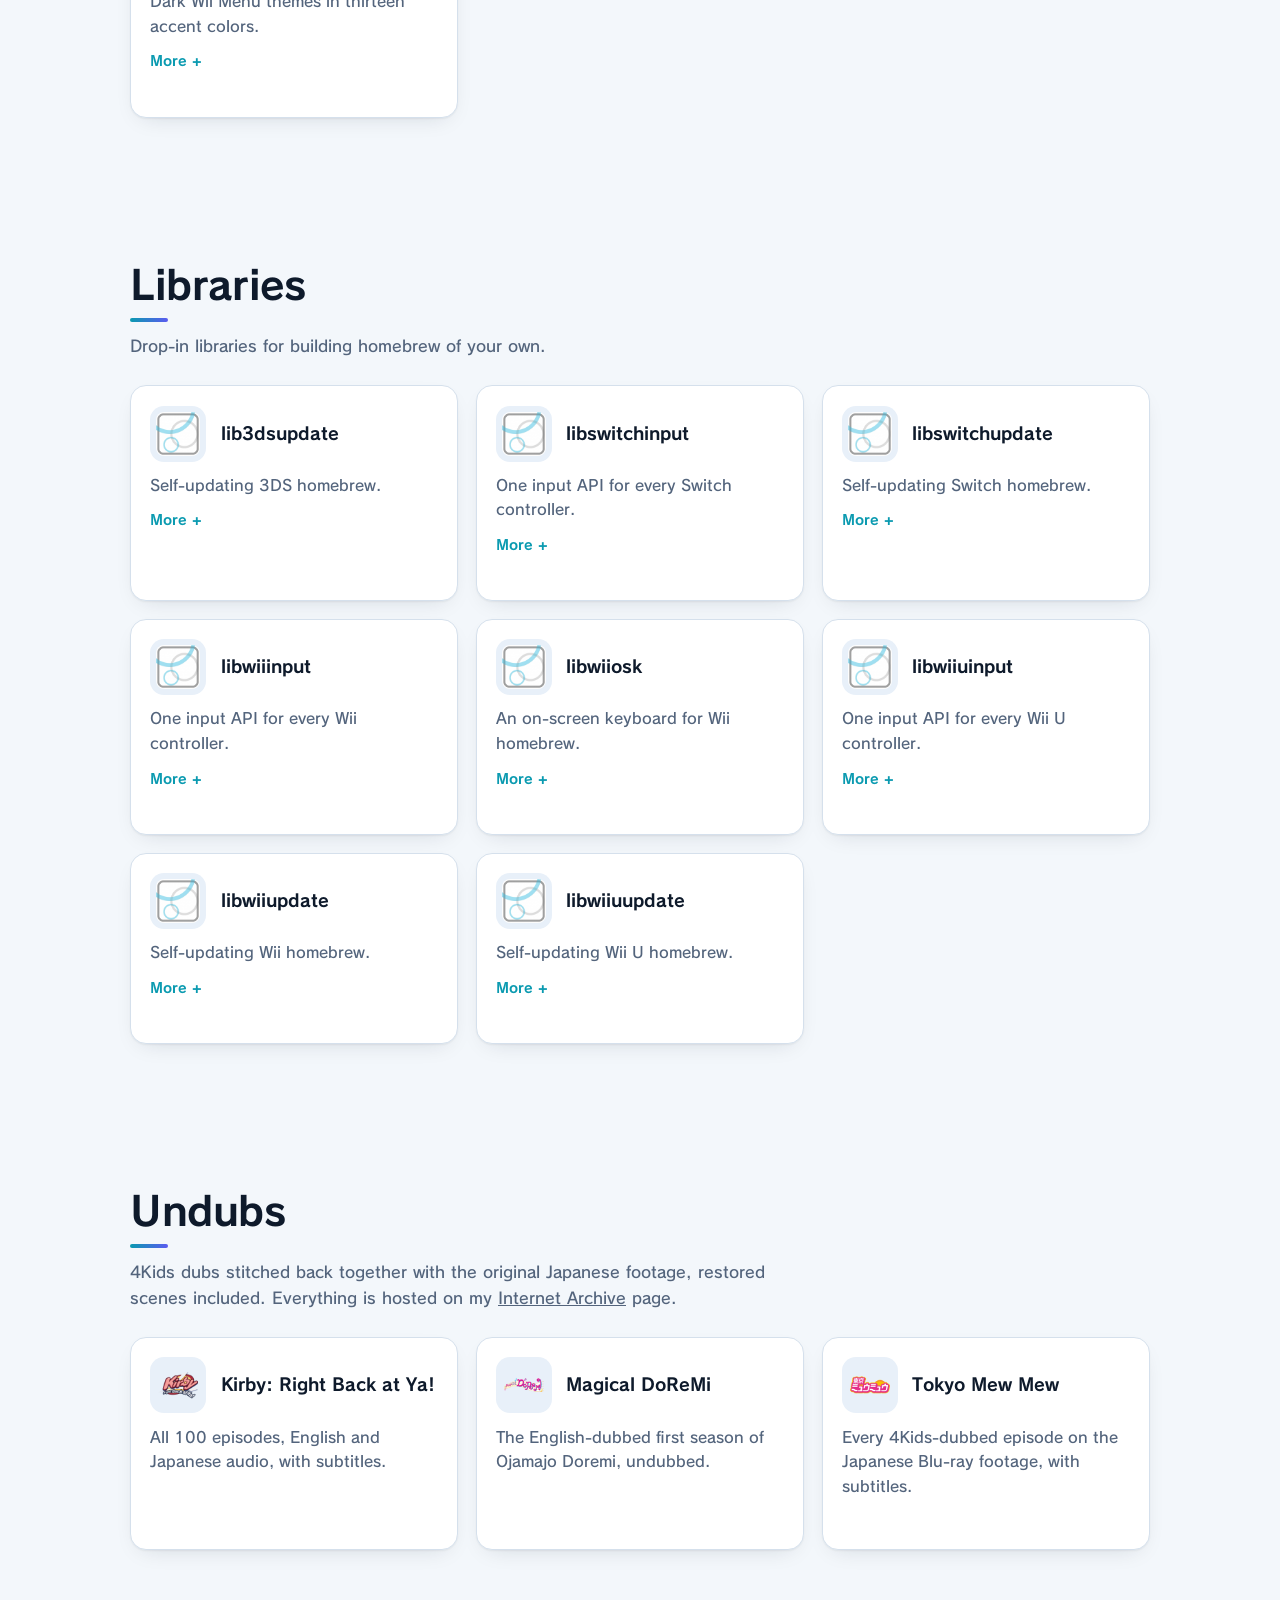
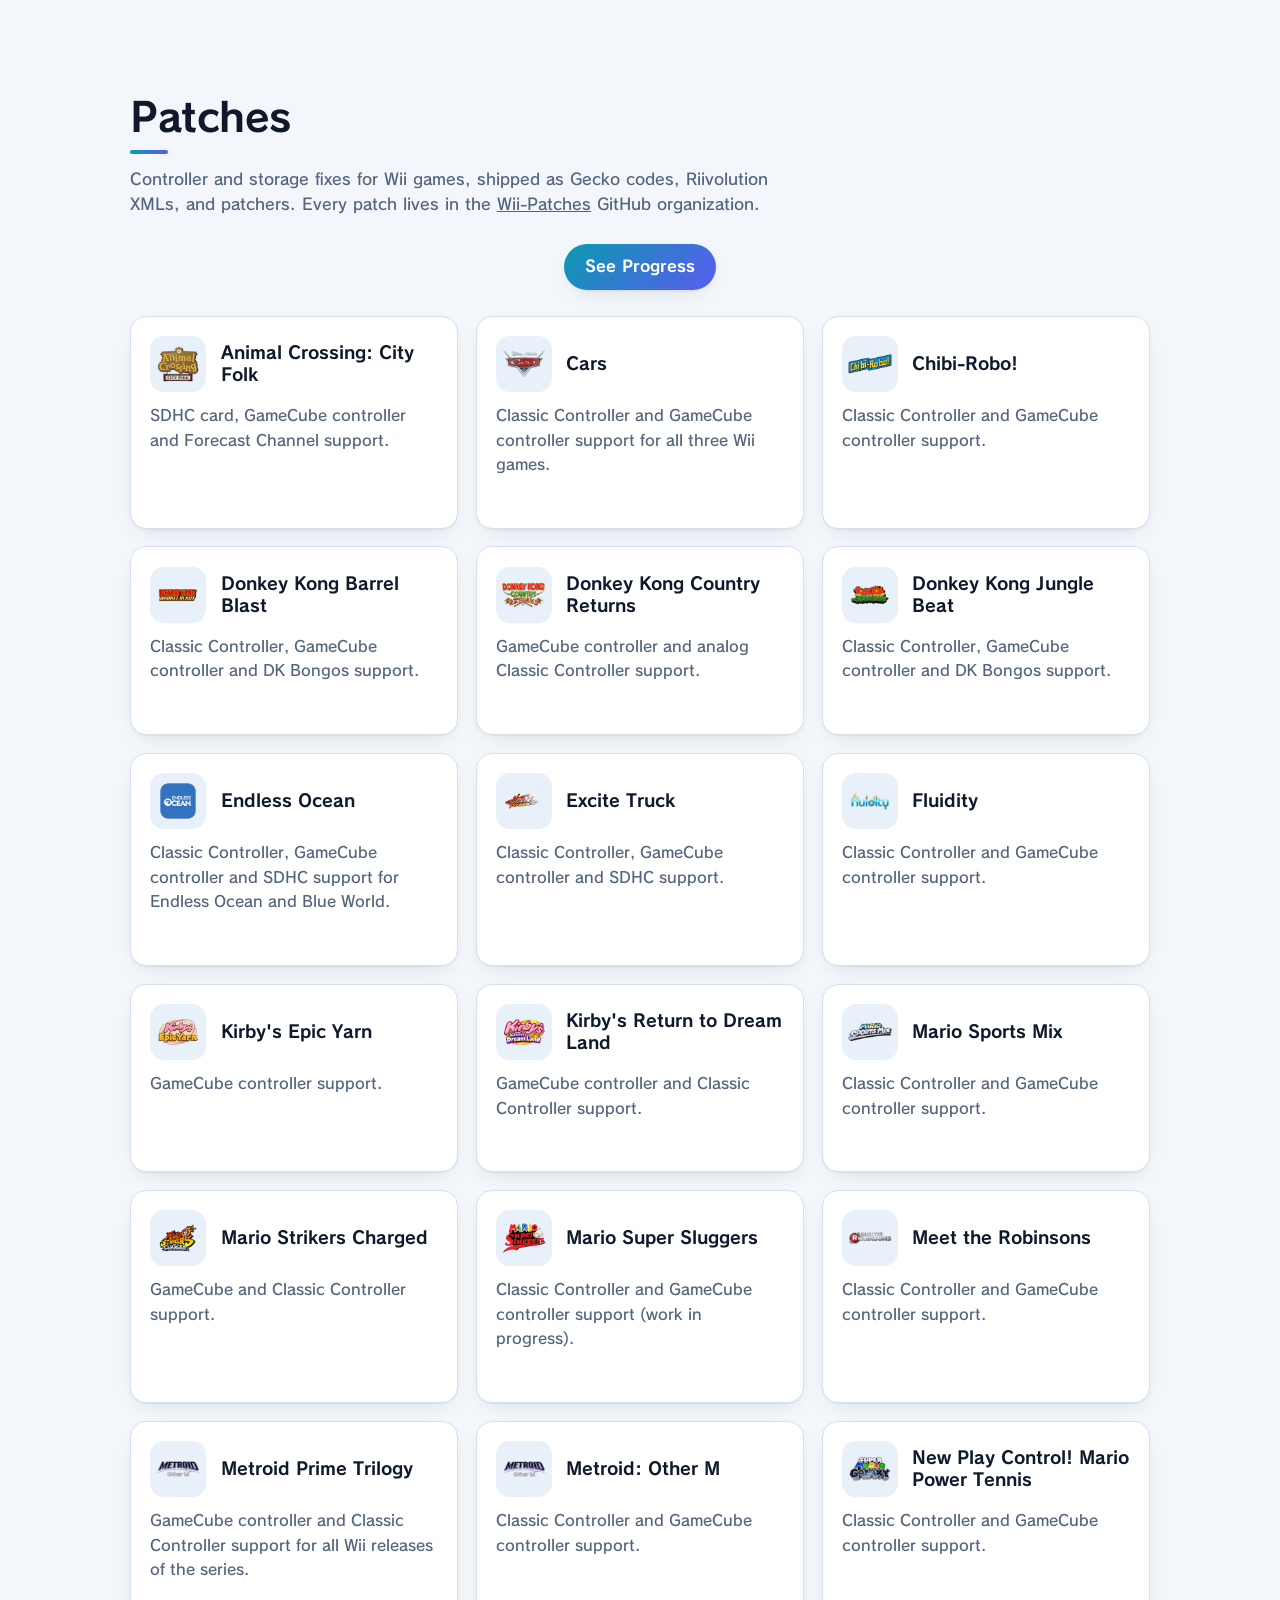
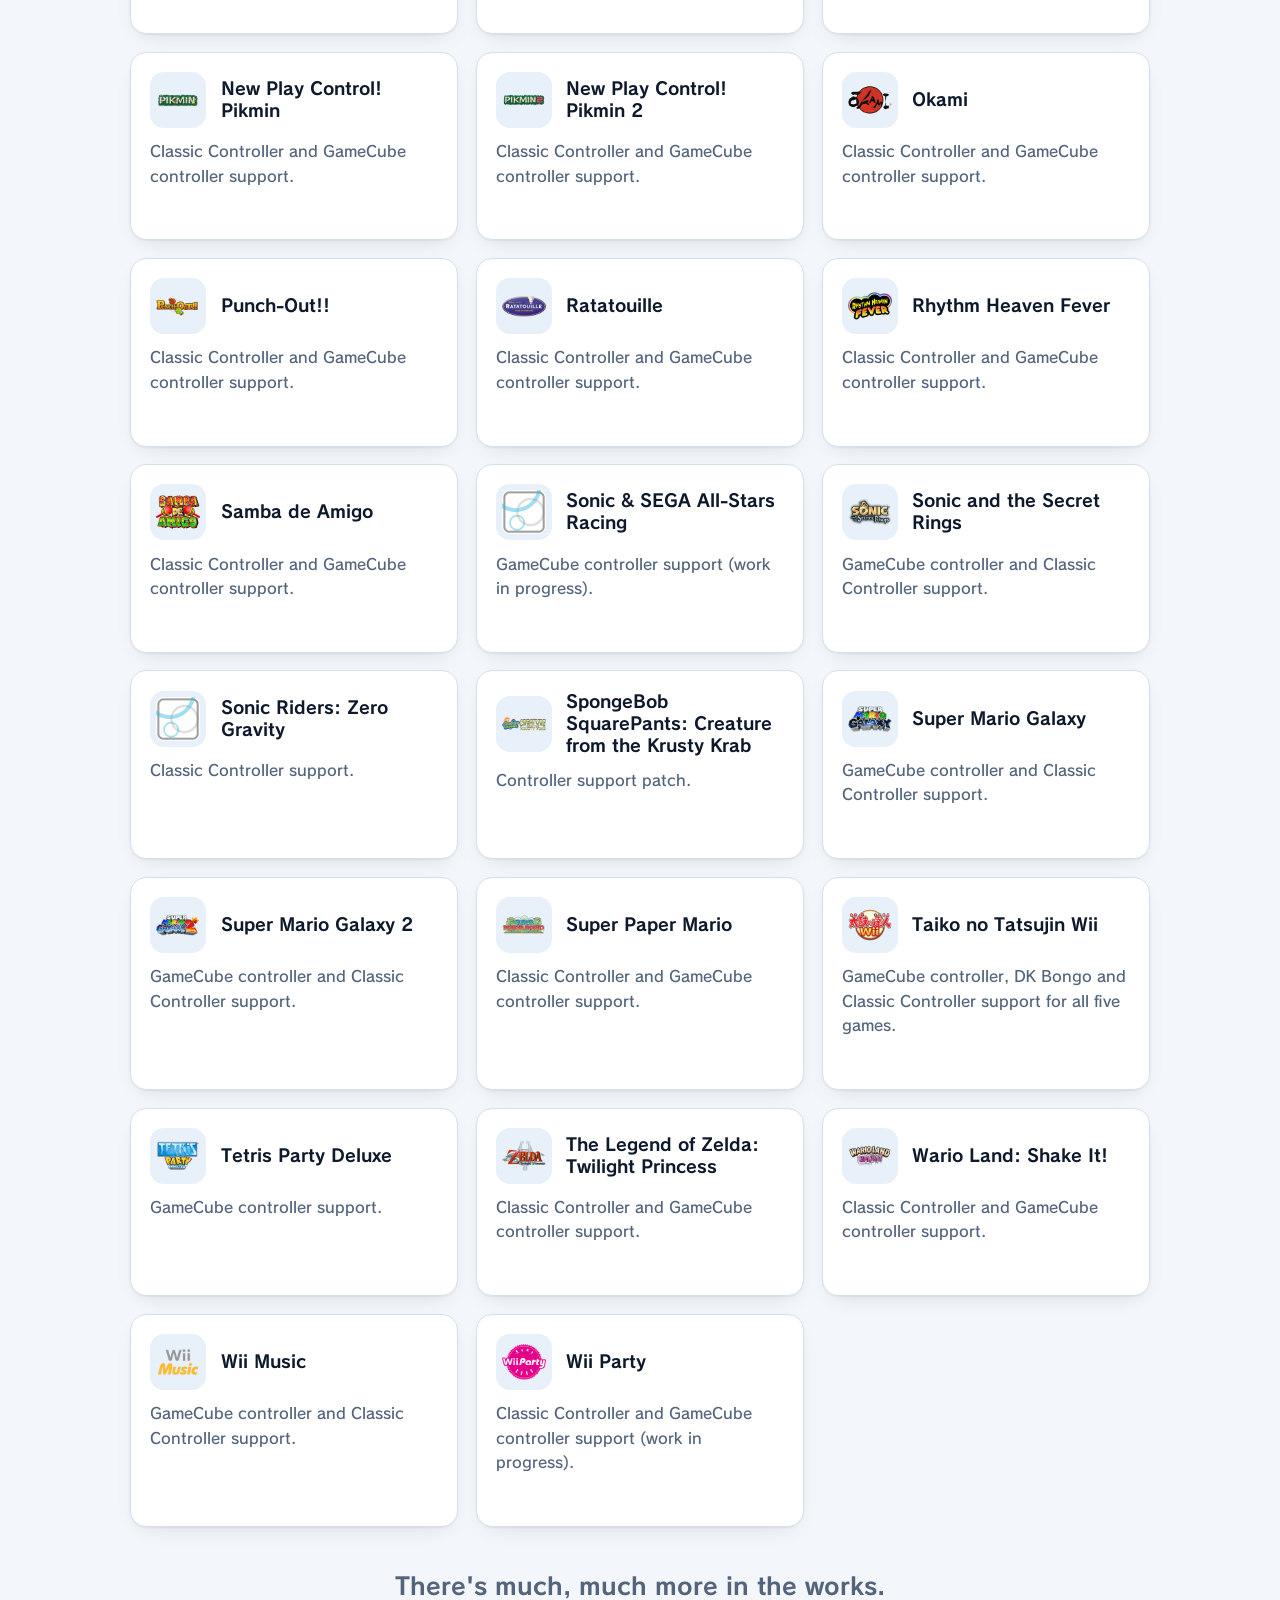
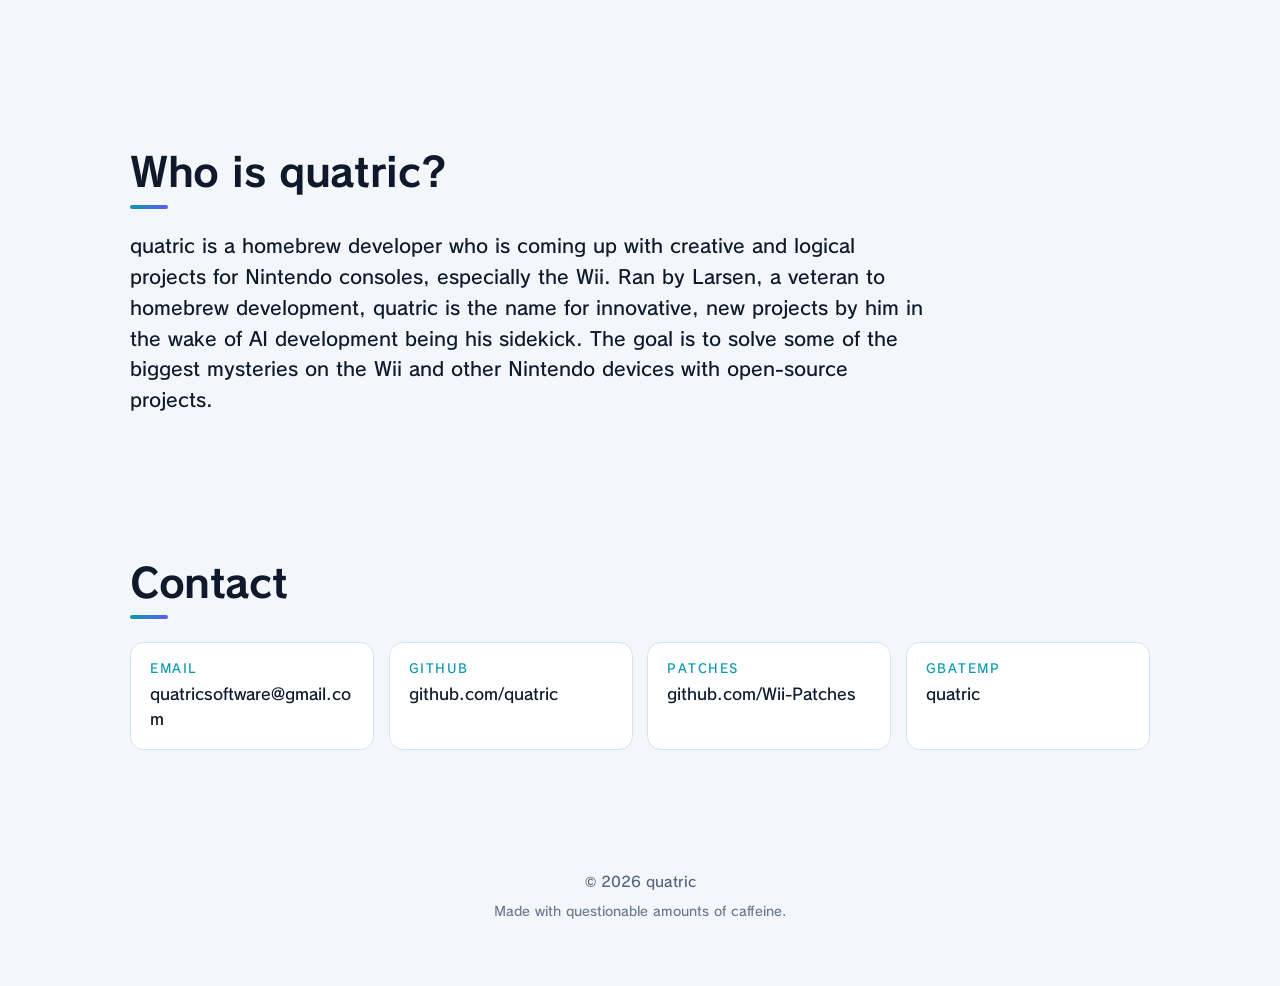
==== commit 2155f4af: "Use the new repository name" ====
--- a/index.html
+++ b/index.html
@@ -190,17 +190,17 @@
     <h3 class="subhead" id="ports">Ports</h3>
     <ul class="grid">
 <li class="card">
-<div class="card-head"><img class="icon" src="/img/babysmash-wii.png" alt="" width="64" height="64" loading="lazy"><h3><a href="https://github.com/quatric/babysmash-wii" rel="noopener">babysmash-wii</a></h3></div>
-<p>BabySmash for Wii.</p>
-<details><summary><span class="more">More</span><span class="less">Less</span></summary><p class="full">Wii homebrew port of BabySmash: let a baby mash every button and watch shapes, letters and numbers pop up. Supports Wiimote, Classic, GameCube, Wii U Pro/GamePad, DS3, USB mouse and keyboard.</p></details>
+<div class="card-head"><img class="icon" src="/img/babysmash-wii.png" alt="" width="64" height="64" loading="lazy"><h3><a href="https://github.com/quatric/babysmash" rel="noopener">babysmash</a></h3></div>
+<p>BabySmash for Wii, Wii U, 3DS and Switch.</p>
+<details><summary><span class="more">More</span><span class="less">Less</span></summary><p class="full">Homebrew port of BabySmash for Wii, Wii U, 3DS and Switch: let a baby mash every button and watch shapes, letters and numbers pop up. Supports Wiimote, Classic, GameCube, Pro Controller, GamePad, Joy-Con, touch, DS3, USB mouse and keyboard.</p></details>
 </li>
 <li class="card">
 <div class="card-head"><img class="icon" src="/img/quatric.png" alt="" width="64" height="64" loading="lazy"><h3><a href="https://github.com/quatric/FNFWii" rel="noopener">Friday Night Funkin&#x27;</a></h3></div>
 <p>Friday Night Funkin&#x27;, on the Wii.</p>
 </li>
 <li class="card">
-<div class="card-head"><img class="icon" src="/img/kidpix-wii.png" alt="" width="64" height="64" loading="lazy"><h3><a href="https://github.com/quatric/kidpix-wii" rel="noopener">kidpix-wii</a></h3></div>
-<p>Kid Pix for Wii.</p>
+<div class="card-head"><img class="icon" src="/img/kidpix-wii.png" alt="" width="64" height="64" loading="lazy"><h3><a href="https://github.com/quatric/kidpix" rel="noopener">kidpix</a></h3></div>
+<p>Kid Pix for Wii (Wii only).</p>
 <details><summary><span class="more">More</span><span class="less">Less</span></summary><p class="full">C/GRRLIB homebrew port of jskidpix with the Wacky Brush, Electric Mixer, Paint Can, Rubber Stamps and the Undo Guy.</p></details>
 </li>
 <li class="card">
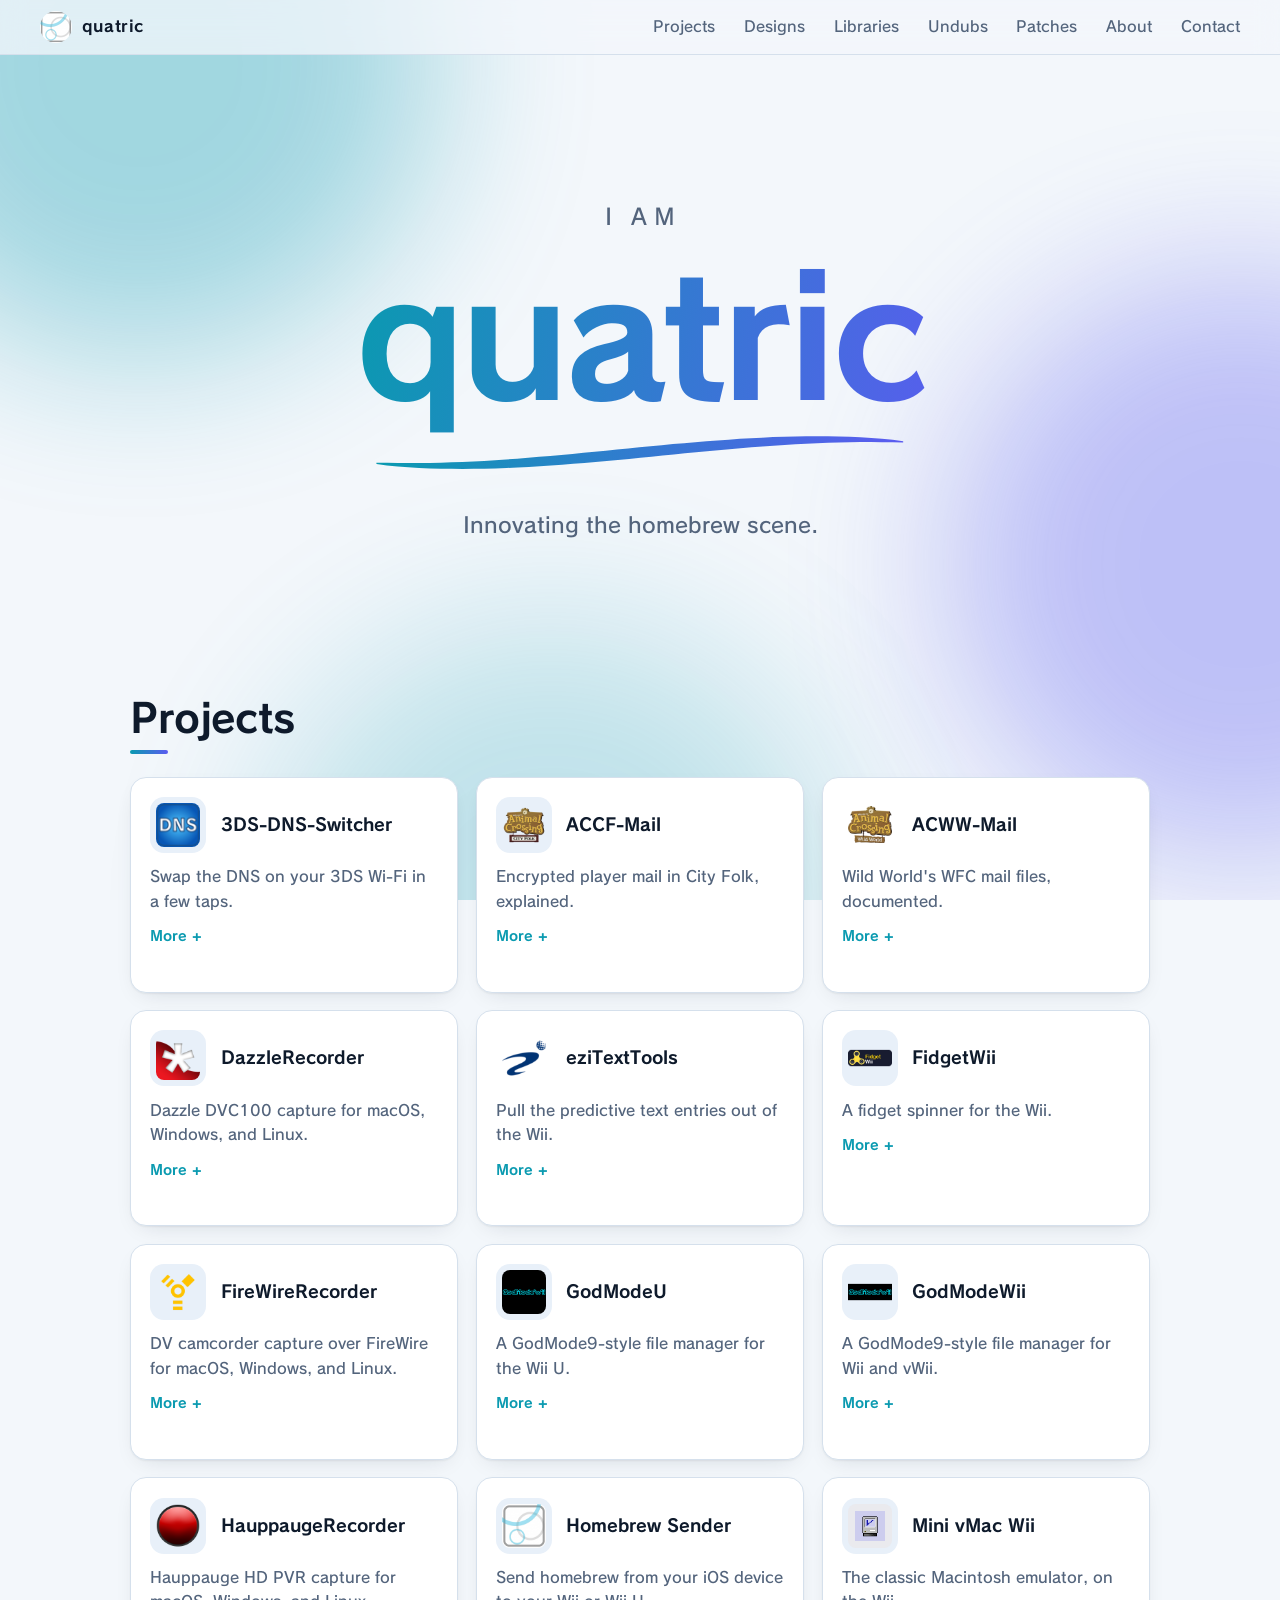
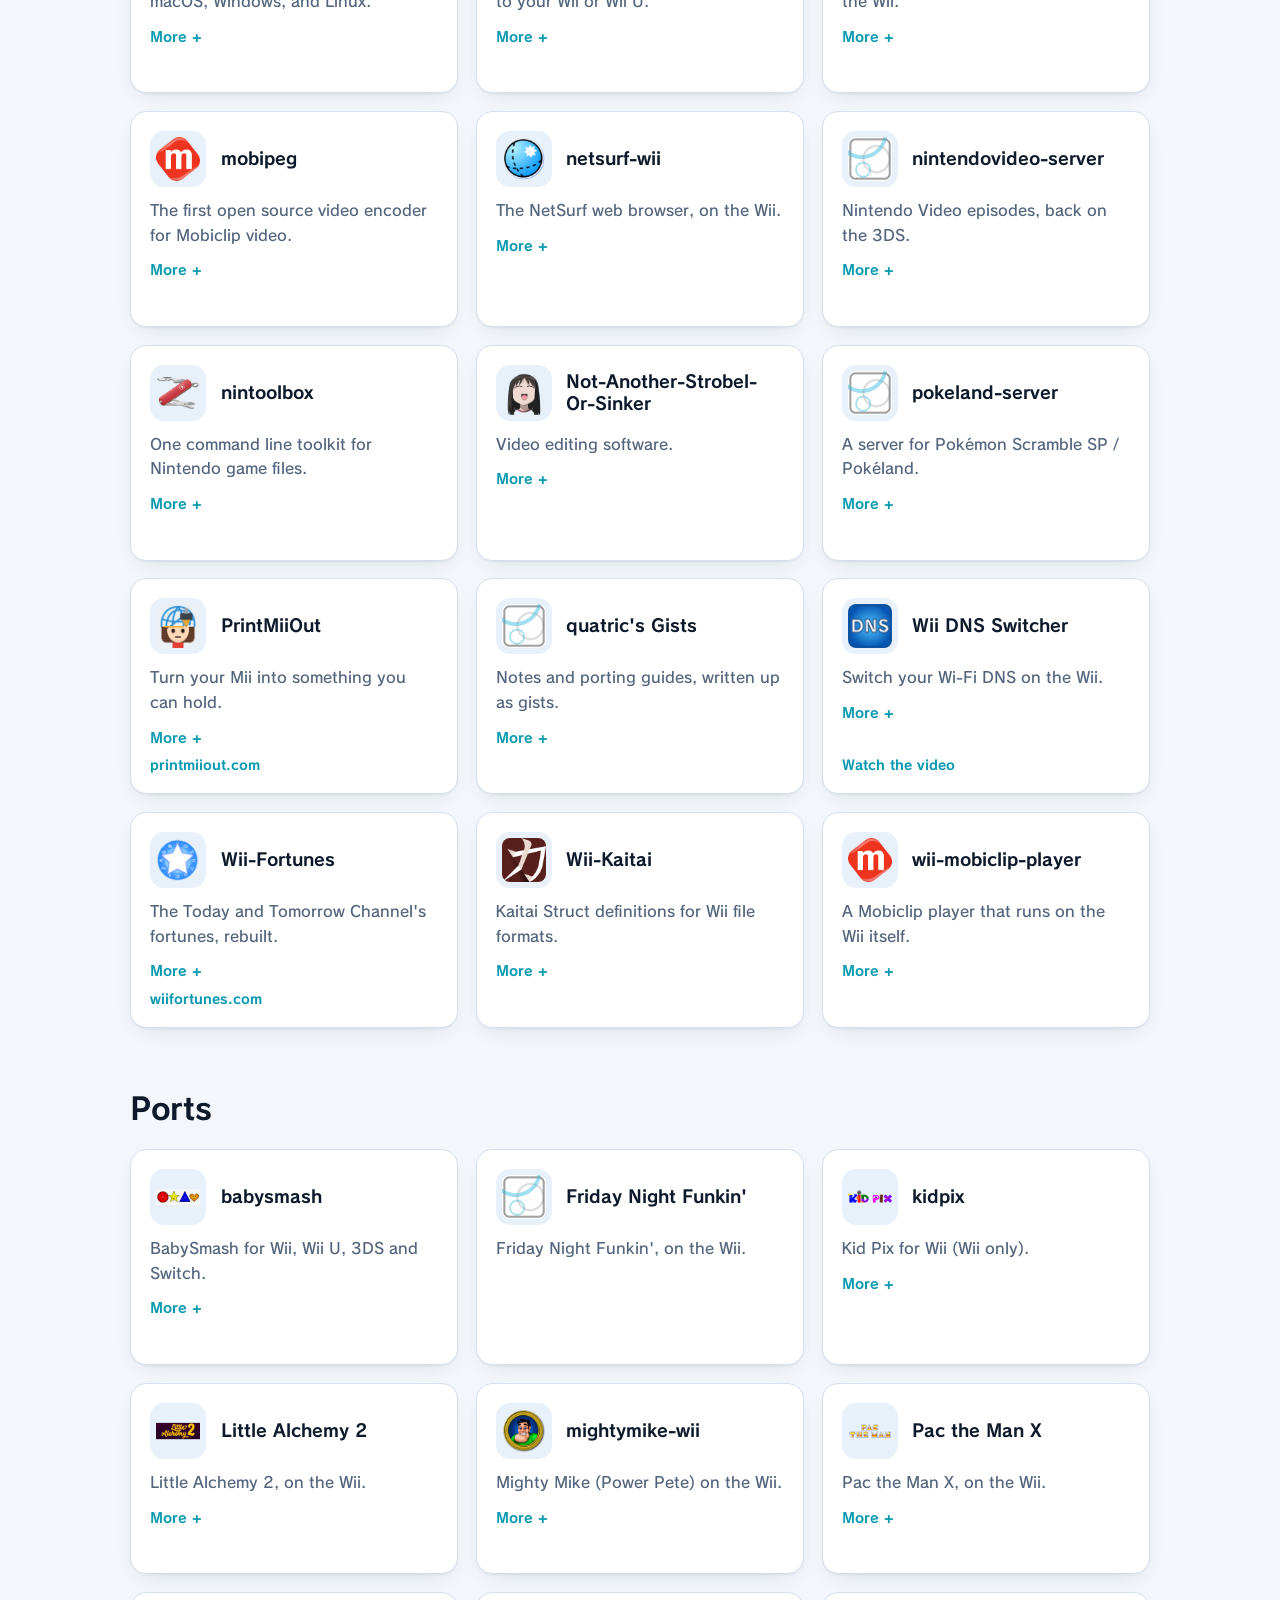
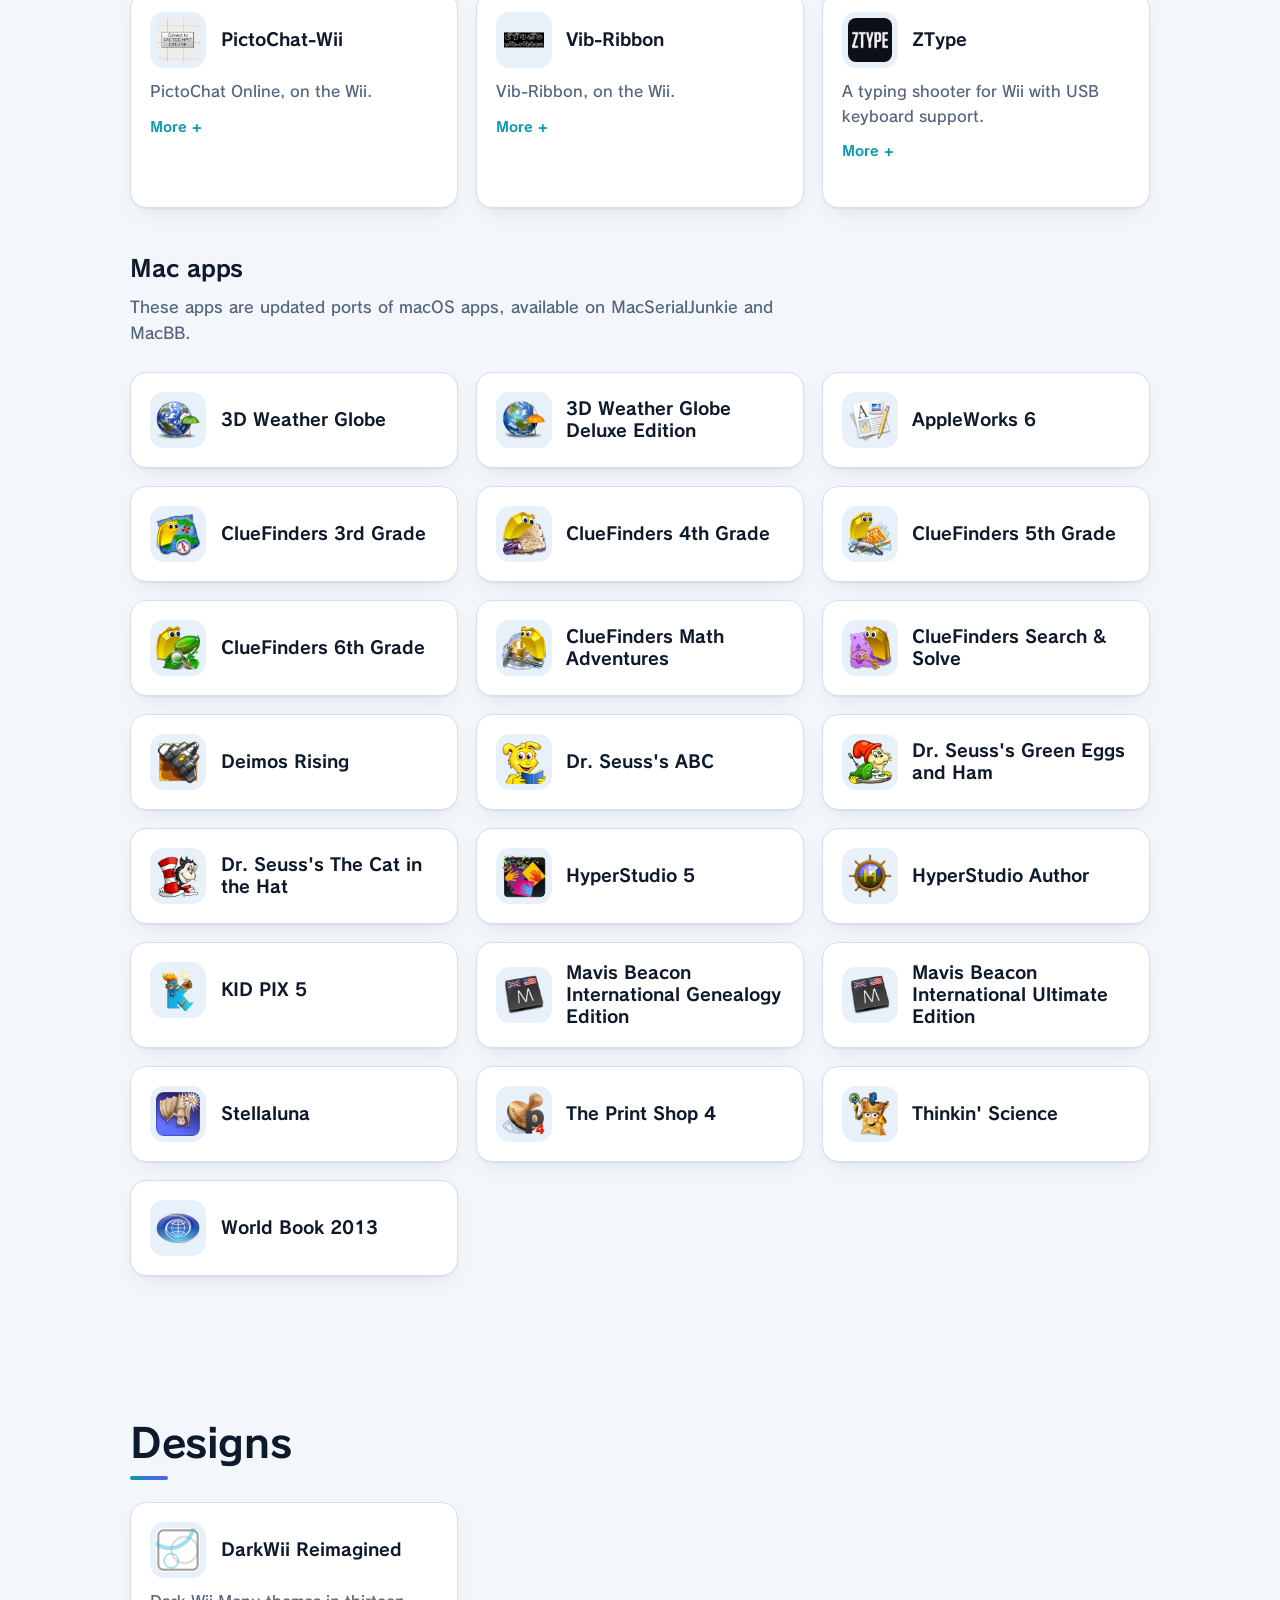
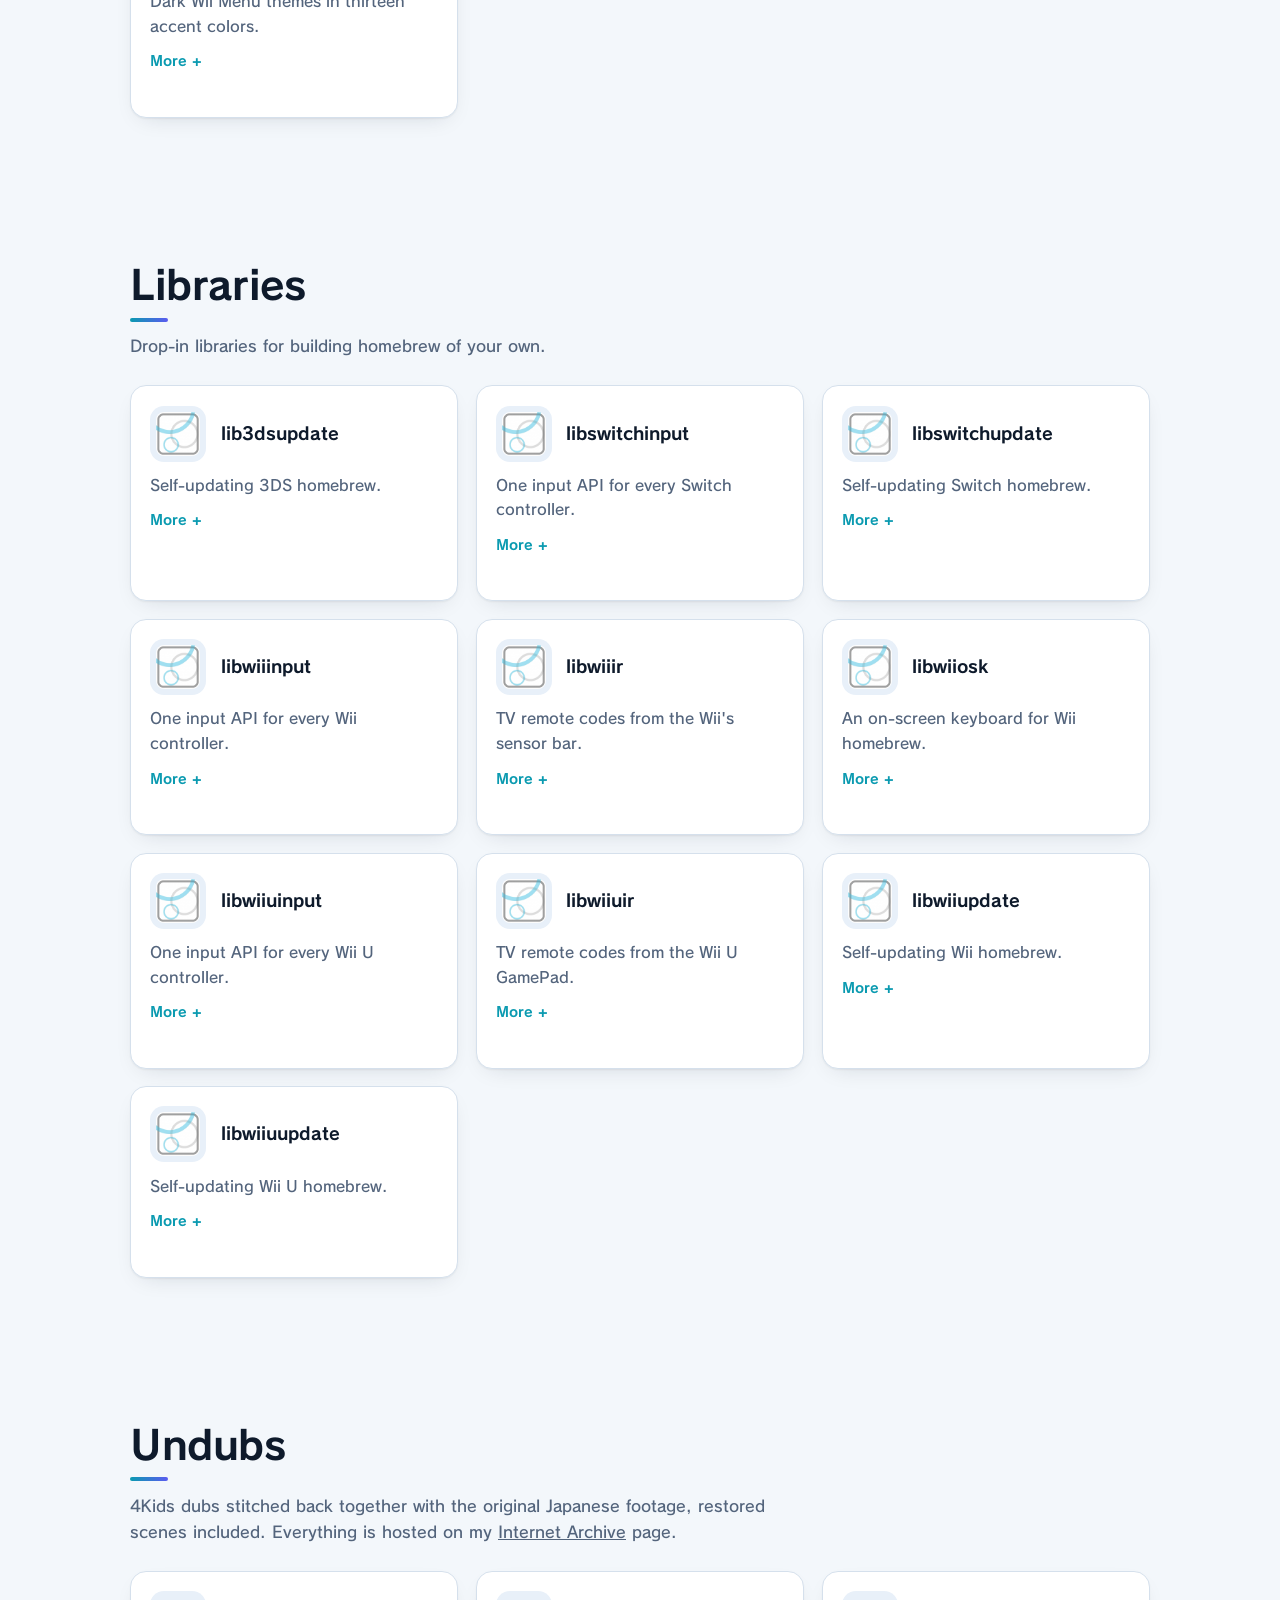
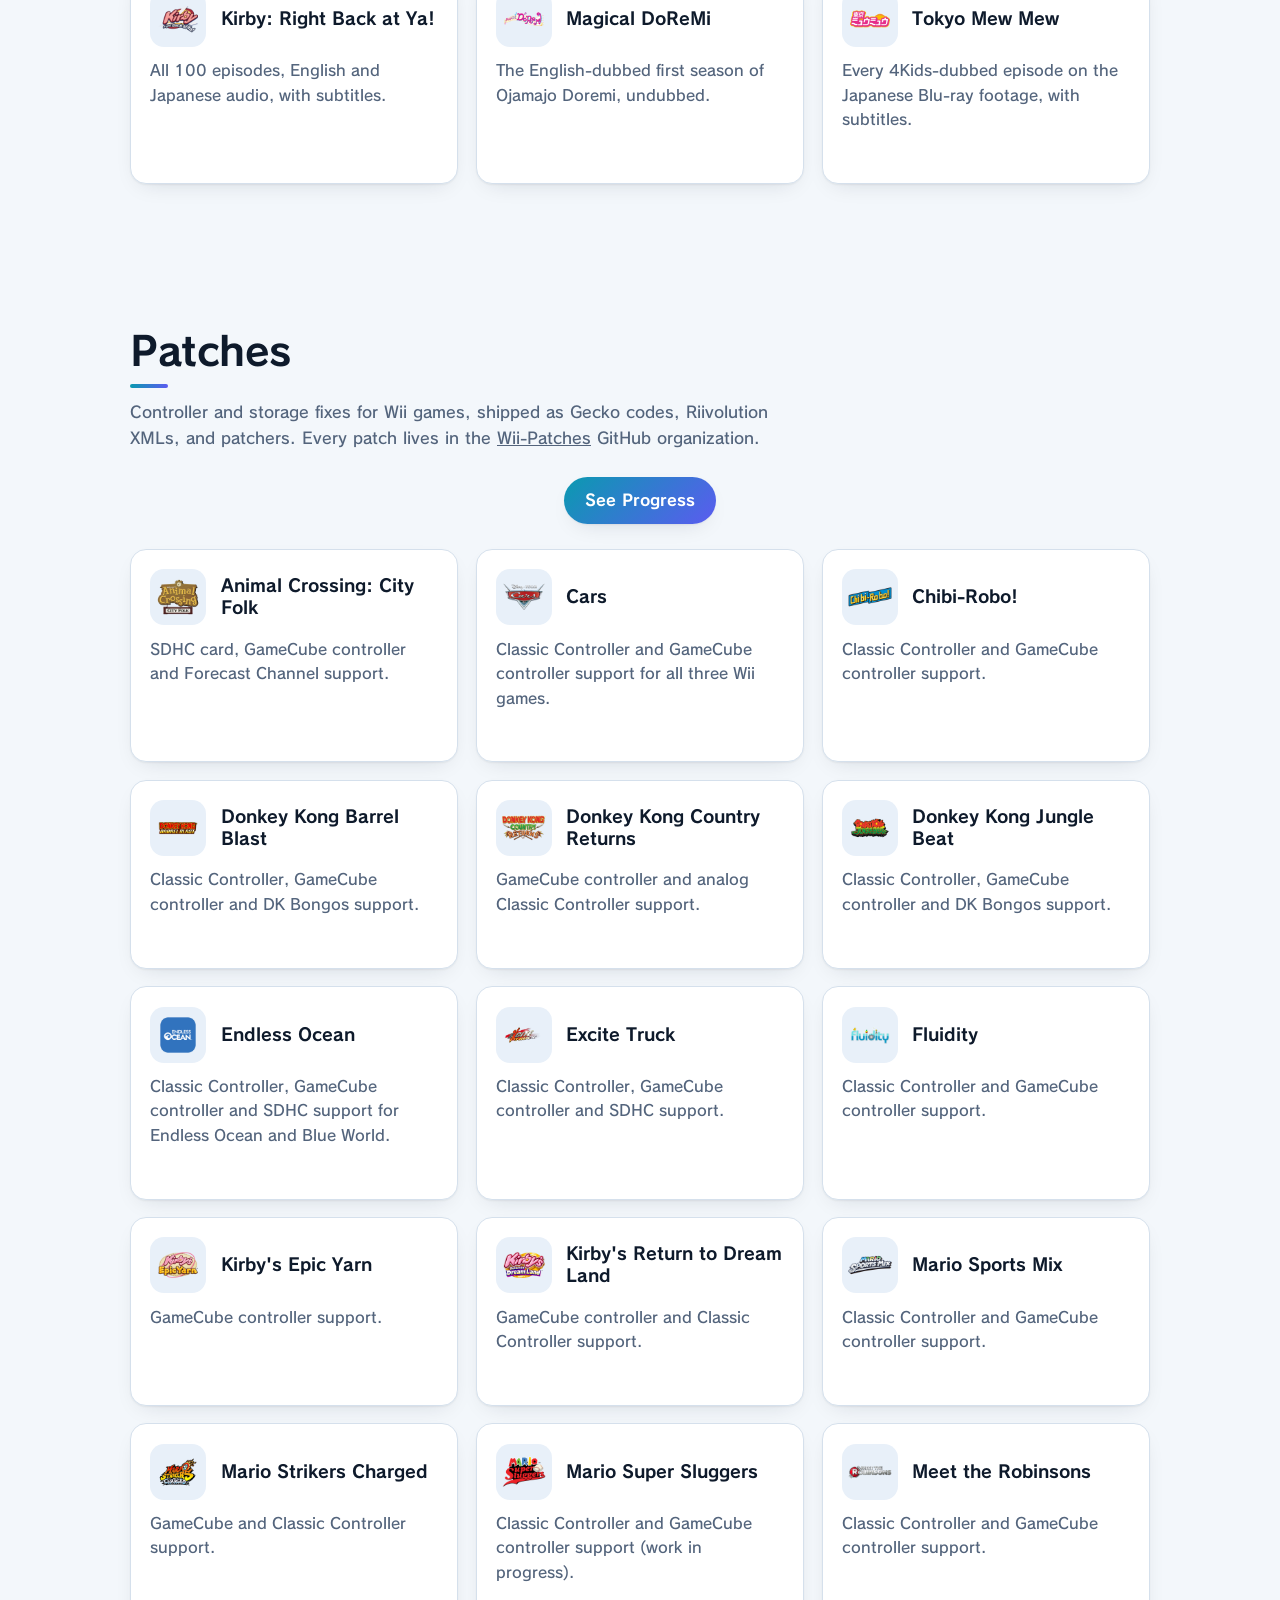
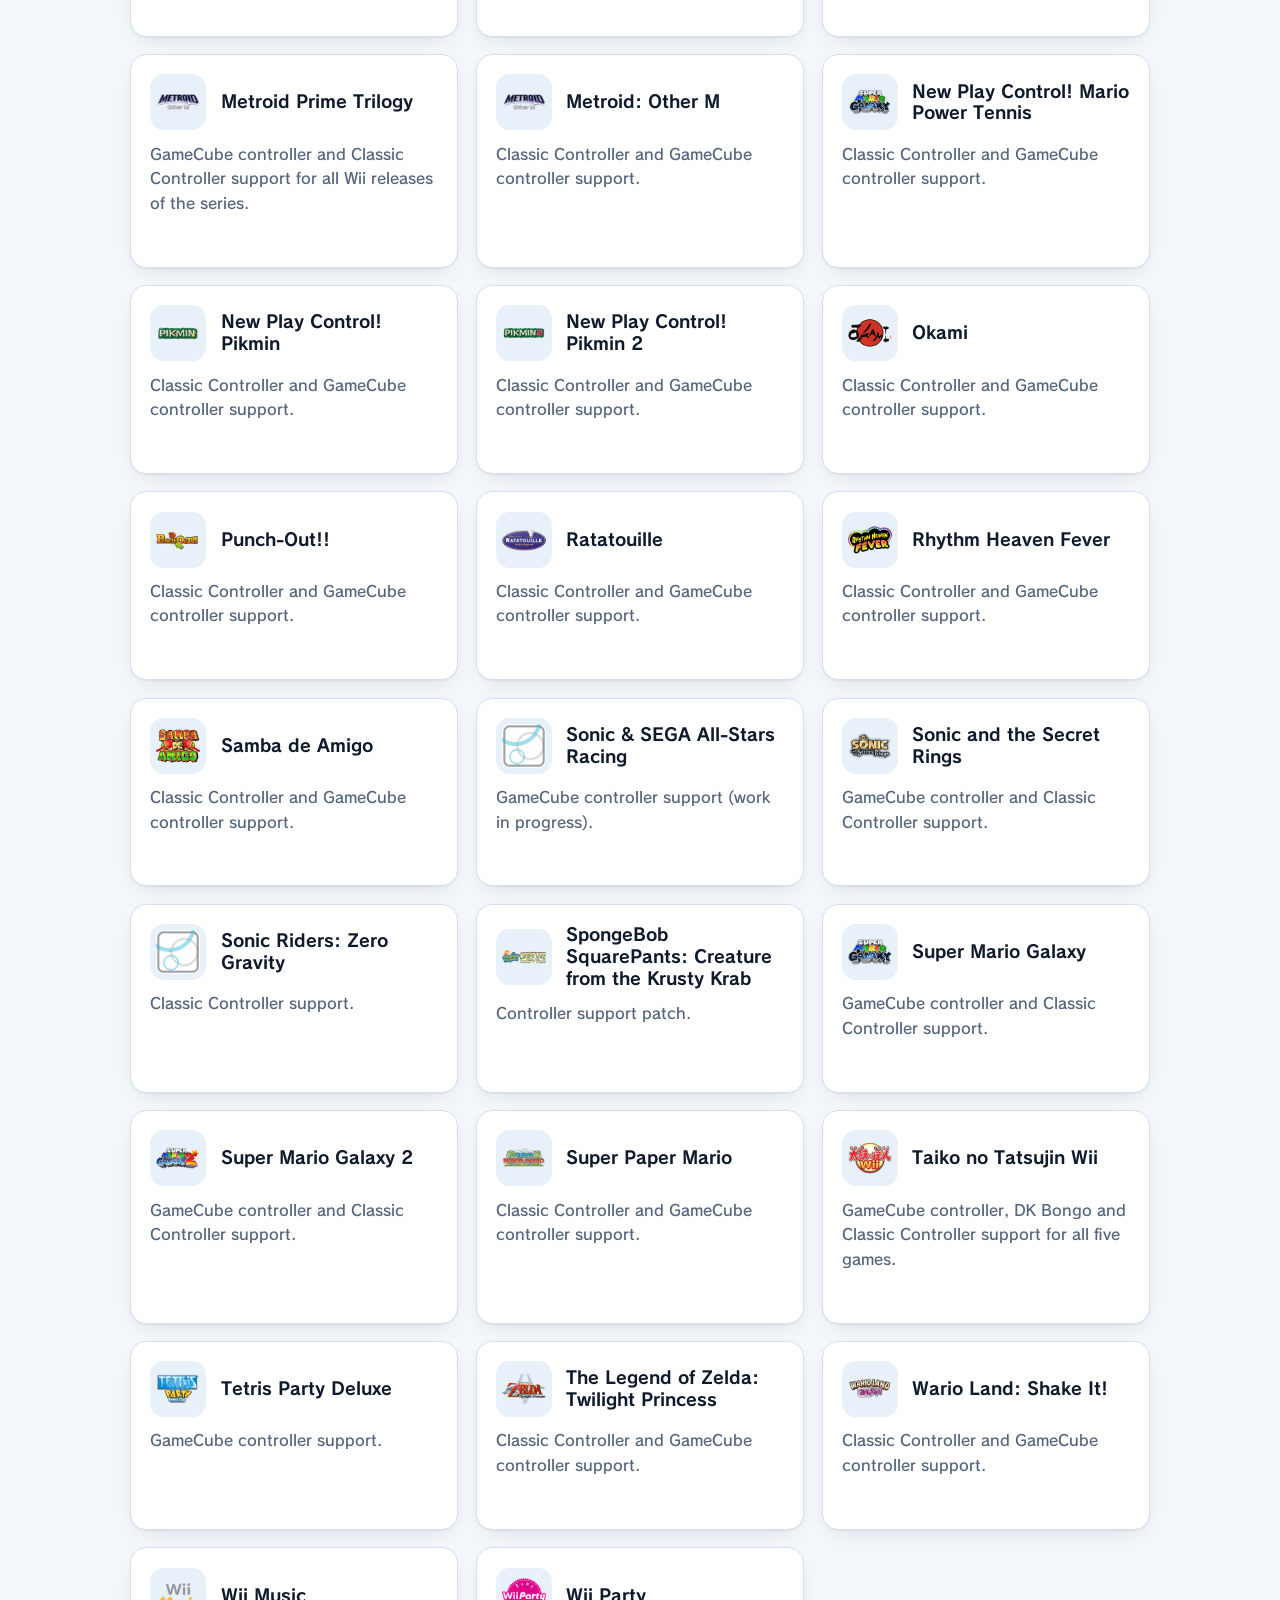
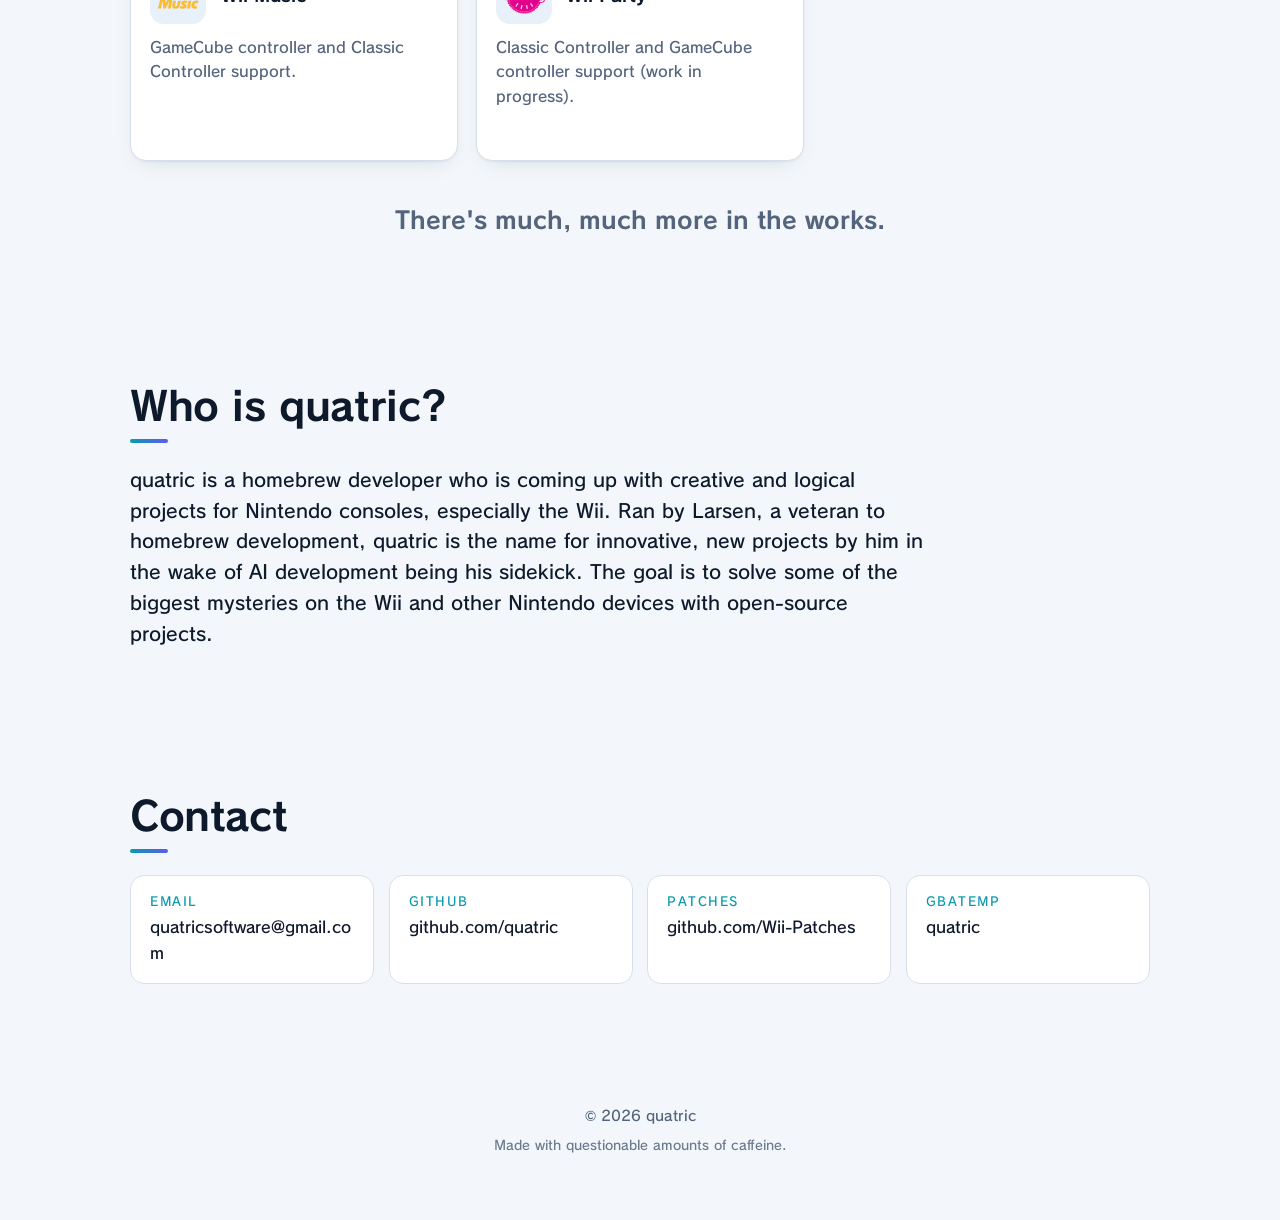
==== commit 87b6d322: "Add libwiiir and libwiiuir to the libraries" ====
--- a/index.html
+++ b/index.html
@@ -342,6 +342,11 @@
 <details><summary><span class="more">More</span><span class="less">Less</span></summary><p class="full">Controller input library for the Wii, so homebrew can support every controller through a single interface.</p></details>
 </li>
 <li class="card">
+<div class="card-head"><img class="icon" src="/img/quatric.png" alt="" width="64" height="64" loading="lazy"><h3><a href="https://github.com/quatric/libwiiir" rel="noopener">libwiiir</a></h3></div>
+<p>TV remote codes from the Wii's sensor bar.</p>
+<details><summary><span class="more">More</span><span class="less">Less</span></summary><p class="full">Infrared remote library for the Wii that sends TV, receiver and set-top box codes through the sensor bar. Loads Flipper-IRDB files as they are and covers every protocol they use. Based on Dakota Thorpe's WiiIR, used with permission.</p></details>
+</li>
+<li class="card">
 <div class="card-head"><img class="icon" src="/img/quatric.png" alt="" width="64" height="64" loading="lazy"><h3><a href="https://github.com/quatric/libwiiosk" rel="noopener">libwiiosk</a></h3></div>
 <p>An on-screen keyboard for Wii homebrew.</p>
 <details><summary><span class="more">More</span><span class="less">Less</span></summary><p class="full">On-screen software keyboard library for Wii homebrew, built on libogc and GX.</p></details>
@@ -350,6 +355,11 @@
 <div class="card-head"><img class="icon" src="/img/quatric.png" alt="" width="64" height="64" loading="lazy"><h3><a href="https://github.com/quatric/libwiiuinput" rel="noopener">libwiiuinput</a></h3></div>
 <p>One input API for every Wii U controller.</p>
 <details><summary><span class="more">More</span><span class="less">Less</span></summary><p class="full">Controller input library for the Wii U, so homebrew can support every controller through a single interface.</p></details>
+</li>
+<li class="card">
+<div class="card-head"><img class="icon" src="/img/quatric.png" alt="" width="64" height="64" loading="lazy"><h3><a href="https://github.com/quatric/libwiiuir" rel="noopener">libwiiuir</a></h3></div>
+<p>TV remote codes from the Wii U GamePad.</p>
+<details><summary><span class="more">More</span><span class="less">Less</span></summary><p class="full">Infrared remote library for the Wii U that sends TV, receiver and set-top box codes from the GamePad's IR LED, with the same calls as libwiiir. Loads Flipper-IRDB files as they are. Based on Dakota Thorpe's WiiIR, used with permission.</p></details>
 </li>
 <li class="card">
 <div class="card-head"><img class="icon" src="/img/quatric.png" alt="" width="64" height="64" loading="lazy"><h3><a href="https://github.com/quatric/libwiiupdate" rel="noopener">libwiiupdate</a></h3></div>
